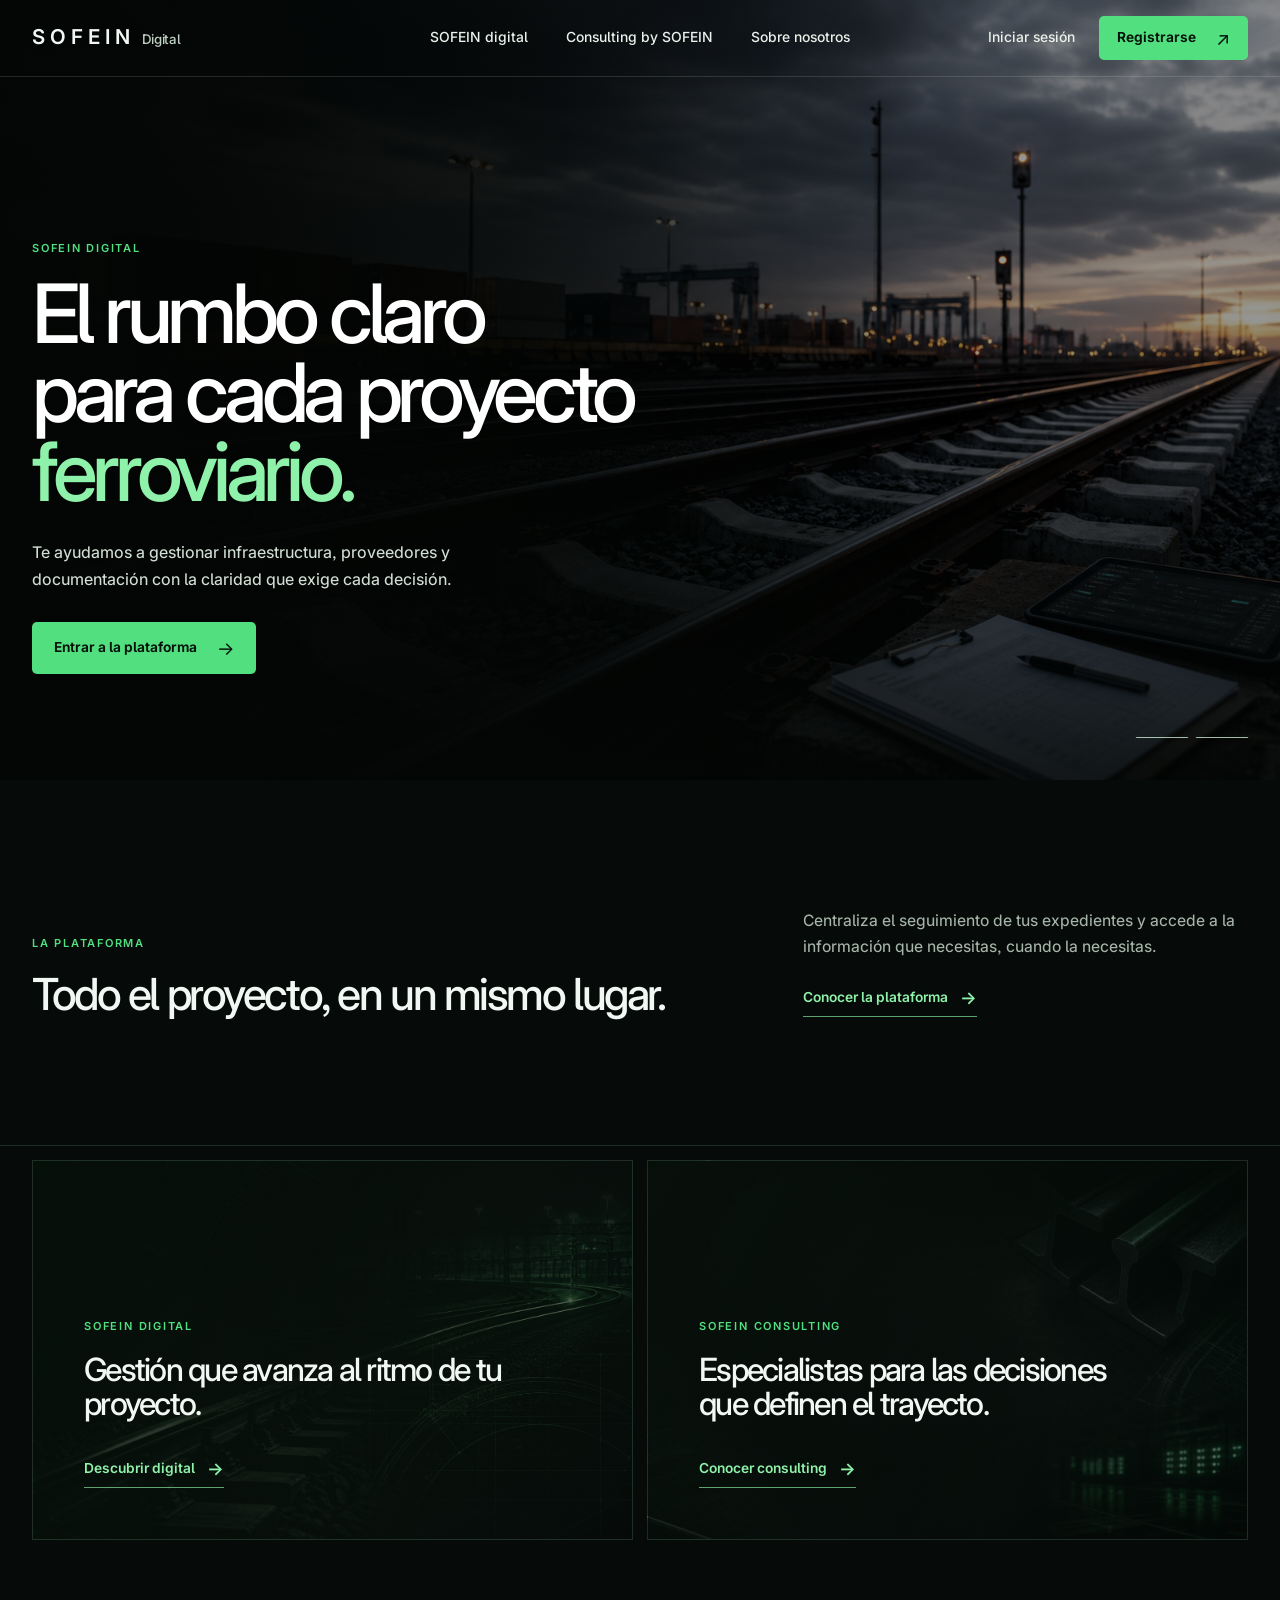
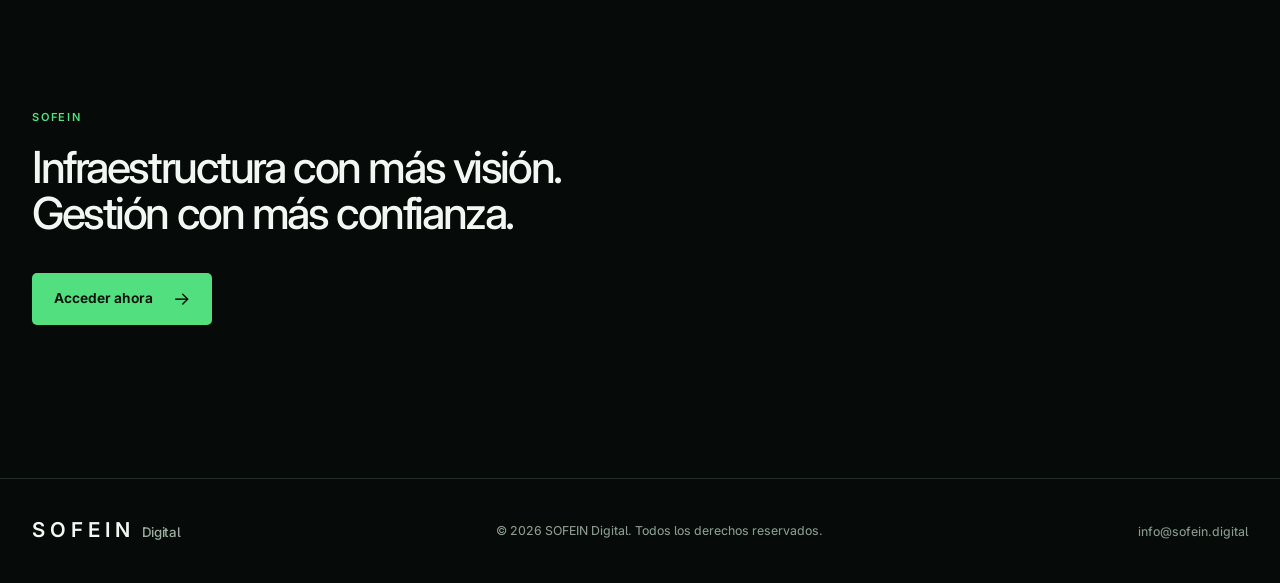
==== index.html @ 3fa25f41 "feat: build SOFEIN Digital landing and portals" ====
<!doctype html>
<html lang="es">
  <head>
    <meta charset="utf-8" />
    <meta name="viewport" content="width=device-width, initial-scale=1" />
    <title>SOFEIN Digital | Gestión ferroviaria</title>
    <meta
      name="description"
      content="Plataforma privada de gestion, trazabilidad y soporte documental para proyectos del sector ferroviario."
    />
    <link rel="stylesheet" href="styles.css" />
  </head>
  <body class="digital-landing">
    <header class="digital-header" id="topbar">
      <div class="digital-shell digital-header-inner">
        <a class="digital-brand" href="index.html" aria-label="SOFEIN Digital, inicio"><span class="digital-brand-name">SOFEIN</span><span class="digital-brand-sub">Digital</span></a>
        <nav class="digital-nav" aria-label="Navegación principal">
          <a href="sofein-digital.html">SOFEIN digital</a><a href="consulting.html">Consulting by SOFEIN</a><a href="sobre-nosotros.html">Sobre nosotros</a>
        </nav>
        <div class="digital-actions">
          <a class="digital-login" href="app.html#cliente">Iniciar sesión</a>
          <a class="digital-button" href="app.html#admin">Registrarse <span aria-hidden="true">↗</span></a>
          <button class="digital-menu" id="navToggle" type="button" aria-label="Abrir menú" aria-expanded="false"><svg width="20" height="20" viewBox="0 0 24 24" fill="none" stroke="currentColor" stroke-width="1.8" stroke-linecap="round"><path d="M4 7h16M4 12h16M4 17h16" /></svg></button>
        </div>
      </div>
    </header>

    <main>
      <section class="digital-hero" id="digital">
        <div class="digital-hero-image" aria-hidden="true"></div>
        <div class="digital-shell digital-hero-content">
          <p class="digital-index">SOFEIN DIGITAL</p>
          <h1>El rumbo claro<br />para cada proyecto<br /><em>ferroviario.</em></h1>
          <p class="digital-lead">Te ayudamos a gestionar infraestructura, proveedores y documentación con la claridad que exige cada decisión.</p>
          <a class="digital-button digital-button-large" href="app.html#admin">Entrar a la plataforma <span aria-hidden="true">→</span></a>
        </div>
        <div class="digital-rail-line" aria-hidden="true"><span></span><span></span></div>
      </section>

      <section class="digital-entry" aria-labelledby="entry-title">
        <div class="digital-shell digital-entry-inner"><div><p class="digital-index">LA PLATAFORMA</p><h2 id="entry-title">Todo el proyecto, en un mismo lugar.</h2></div><div class="digital-entry-copy"><p>Centraliza el seguimiento de tus expedientes y accede a la información que necesitas, cuando la necesitas.</p><a class="digital-text-link" href="app.html#cliente">Conocer la plataforma <span aria-hidden="true">→</span></a></div></div>
      </section>

      <section class="digital-services" id="consulting"><div class="digital-shell digital-services-grid"><article class="digital-service-card"><p class="digital-index">SOFEIN DIGITAL</p><h2>Gestión que avanza al ritmo de tu proyecto.</h2><a class="digital-text-link" href="app.html#admin">Descubrir digital <span aria-hidden="true">→</span></a></article><article class="digital-service-card consulting-card"><p class="digital-index">SOFEIN CONSULTING</p><h2>Especialistas para las decisiones que definen el trayecto.</h2><a class="digital-text-link" href="#nosotros">Conocer consulting <span aria-hidden="true">→</span></a></article></div></section>

      <section class="digital-cta" id="nosotros"><div class="digital-shell digital-cta-inner"><p class="digital-index">SOFEIN</p><h2>Infraestructura con más visión.<br />Gestión con más confianza.</h2><a class="digital-button digital-button-large" href="app.html#admin">Acceder ahora <span aria-hidden="true">→</span></a></div></section>
      <section class="hero">
        <div class="container hero-inner">
          <span class="pill-tag"><i></i> Plataforma B2B para soporte ferroviario</span>
          <h1>Trazabilidad documental para operaciones ferroviarias.</h1>
          <p class="hero-sub">
            SOFEIN centraliza requisitos, proveedores, documentos y estados de
            cada expediente para que cliente, proveedor y administracion trabajen
            sobre una misma fuente de verdad.
          </p>
          <div class="hero-actions">
            <a class="button primary" href="app.html#admin">Abrir administracion</a>
            <a class="button ghost" href="app.html#cliente">Ver portal cliente</a>
          </div>
          <div class="hero-proof" aria-label="Resumen de valor">
            <span><strong>Cliente</strong> seguimiento claro</span>
            <span><strong>Proveedor</strong> entregables definidos</span>
            <span><strong>SOFEIN</strong> control documental</span>
          </div>
        </div>

        <div class="hero-media" aria-hidden="true">
          <img src="assets/rail-hero.png" alt="" />
          <div class="hero-media-card">
            <span class="status-pill validated">Documentacion validada</span>
            <strong>RFQ-2026-014</strong>
            <small>Traviesas PR-22 · Fabricacion</small>
          </div>
        </div>

        <div class="container">
          <div class="trust">
            <span>Expedientes</span><span>Trazabilidad por fases</span><span>Control documental</span><span>Firma e informes</span>
          </div>
        </div>
      </section>

      <section class="section visual-steel" id="valor">
        <div class="container">
          <div class="section-head">
            <p class="eyebrow">Producto</p>
            <h2>Una herramienta privada para ordenar lo que hoy vive en correos, llamadas y documentos sueltos.</h2>
          </div>
          <div class="value-grid">
            <article class="value-card">
              <h3>Visibilidad para cliente</h3>
              <p>Estado del expediente, documentos disponibles, pendientes y proximos pasos sin depender de llamadas.</p>
            </article>
            <article class="value-card">
              <h3>Control documental</h3>
              <p>Cada archivo queda ligado a una fase, un responsable y un estado de revision.</p>
            </article>
            <article class="value-card">
              <h3>Gestion SOFEIN</h3>
              <p>Administracion prioriza expedientes, valida documentos y mantiene informado al cliente.</p>
            </article>
          </div>
        </div>
      </section>

      <section class="section tight premium-band visual-rail">
        <div class="container">
          <div class="section-head left">
            <p class="eyebrow">Accesos por rol</p>
            <h2>Cada actor ve solo lo que necesita.</h2>
          </div>
          <div class="portal-entry">
            <a class="portal-card" href="app.html#cliente">
              <span class="pc-num">01</span>
              <h3>Portal cliente</h3>
              <p>Estado de pedidos, documentos entregados y pendientes, firma e informes descargables.</p>
              <span class="pc-link">Entrar al portal &rarr;</span>
            </a>
            <a class="portal-card" href="app.html#proveedor">
              <span class="pc-num">02</span>
              <h3>Portal proveedor</h3>
              <p>Solicitudes compatibles, requisitos, documentacion pendiente y perfil de homologacion.</p>
              <span class="pc-link">Entrar al portal &rarr;</span>
            </a>
            <a class="portal-card important" href="app.html#admin">
              <span class="pc-num">03</span>
              <h3>Administracion SOFEIN</h3>
              <p>Expedientes, validaciones, trazabilidad editable, matching de proveedores y reportes.</p>
              <span class="pc-link">Entrar al panel &rarr;</span>
            </a>
          </div>
        </div>
      </section>

      <section class="section visual-steel visual-right" id="trazabilidad">
        <div class="container">
          <div class="section-head">
            <p class="eyebrow">Trazabilidad</p>
            <h2>Un expediente, siete fases, documentos asociados.</h2>
            <p>El usuario pulsa una fase y ve que esta entregado, que falta y que debe validarse antes de avanzar.</p>
          </div>
          <div class="phase-grid">
            <article><span class="pg-icon" aria-hidden="true"><svg viewBox="0 0 24 24"><path d="M14 2H6a2 2 0 0 0-2 2v16a2 2 0 0 0 2 2h12a2 2 0 0 0 2-2V8z"/><path d="M14 2v6h6"/></svg></span><h3>Inicio del tramite</h3><p>Solicitud creada y requisitos iniciales cargados.</p></article>
            <article><span class="pg-icon" aria-hidden="true"><svg viewBox="0 0 24 24"><path d="M16 21v-2a4 4 0 0 0-4-4H6a4 4 0 0 0-4 4v2"/><circle cx="9" cy="7" r="4"/><path d="M22 21v-2a4 4 0 0 0-3-3.87"/><path d="M16 3.13a4 4 0 0 1 0 7.75"/></svg></span><h3>Validacion proveedor</h3><p>Comparativa y seleccion validada por SOFEIN.</p></article>
            <article><span class="pg-icon" aria-hidden="true"><svg viewBox="0 0 24 24"><path d="M14 2H6a2 2 0 0 0-2 2v16a2 2 0 0 0 2 2h12a2 2 0 0 0 2-2V8z"/><path d="M14 2v6h6"/><path d="M9 13h6M9 17h4"/></svg></span><h3>Presupuesto</h3><p>Oferta entregada, revisada y firmada.</p></article>
            <article><span class="pg-icon" aria-hidden="true"><svg viewBox="0 0 24 24"><circle cx="12" cy="12" r="3"/><path d="M19.4 15a1.7 1.7 0 0 0 .34 1.88l.06.06a2 2 0 1 1-2.83 2.83l-.06-.06A1.7 1.7 0 0 0 15 19.4a1.7 1.7 0 0 0-1 .6V20a2 2 0 1 1-4 0v-.09a1.7 1.7 0 0 0-1-.6 1.7 1.7 0 0 0-1.88.34l-.06.06a2 2 0 1 1-2.83-2.83l.06-.06A1.7 1.7 0 0 0 4.6 15a1.7 1.7 0 0 0-.6-1H4a2 2 0 1 1 0-4h.09a1.7 1.7 0 0 0 .6-1 1.7 1.7 0 0 0-.34-1.88l-.06-.06a2 2 0 1 1 2.83-2.83l.06.06A1.7 1.7 0 0 0 9 4.6a1.7 1.7 0 0 0 1-.6V4a2 2 0 1 1 4 0v.09a1.7 1.7 0 0 0 1 .6 1.7 1.7 0 0 0 1.88-.34l.06-.06a2 2 0 1 1 2.83 2.83l-.06.06A1.7 1.7 0 0 0 19.4 9c.23.31.43.65.6 1H20a2 2 0 1 1 0 4h-.09a1.7 1.7 0 0 0-.51 1z"/></svg></span><h3>Fabricacion</h3><p>Produccion del lote y certificados asociados.</p></article>
            <article><span class="pg-icon" aria-hidden="true"><svg viewBox="0 0 24 24"><path d="M10 17h4V5H2v12h3"/><path d="M14 17h1"/><path d="M14 8h4l4 4v5h-3"/><circle cx="7" cy="17" r="2"/><circle cx="17" cy="17" r="2"/></svg></span><h3>Salida de fabrica</h3><p>Aviso automatico al confirmar la salida.</p></article>
            <article><span class="pg-icon" aria-hidden="true"><svg viewBox="0 0 24 24"><path d="m16 16 2 2 4-4"/><path d="M21 10V8a2 2 0 0 0-1-1.73l-7-4a2 2 0 0 0-2 0l-7 4A2 2 0 0 0 3 8v8a2 2 0 0 0 1 1.73l7 4a2 2 0 0 0 2 0l2-1.14"/><path d="m3.3 7 8.7 5 8.7-5"/><path d="M12 22V12"/></svg></span><h3>Entrega</h3><p>Recepcion en destino y conformidad del cliente.</p></article>
            <article><span class="pg-icon" aria-hidden="true"><svg viewBox="0 0 24 24"><path d="M9 5h6"/><path d="M9 3h6v4H9z"/><path d="M5 5H4a2 2 0 0 0-2 2v12a2 2 0 0 0 2 2h16a2 2 0 0 0 2-2V7a2 2 0 0 0-2-2h-1"/><path d="m9 14 2 2 4-4"/></svg></span><h3>Cierre y reporte</h3><p>Reporte final de trazabilidad disponible.</p></article>
          </div>
        </div>
      </section>

      <section class="section tight visual-rail visual-left" id="estados">
        <div class="container">
          <div class="section-head left">
            <p class="eyebrow">Estados claros</p>
            <h2>Cada documento, un estado inequivoco.</h2>
          </div>
          <div class="legend-grid">
            <article class="legend-card"><span class="status-pill pending">Pendiente</span><p>Requerido y todavia no aportado por el responsable.</p></article>
            <article class="legend-card"><span class="status-pill delivered">Entregado</span><p>Subido por proveedor o cliente, a la espera de revision.</p></article>
            <article class="legend-card"><span class="status-pill validated">Validado</span><p>Revisado y aceptado por SOFEIN. Correcto y en regla.</p></article>
            <article class="legend-card"><span class="status-pill rejected">Rechazado</span><p>No cumple requisitos. Debe corregirse y reenviarse.</p></article>
            <article class="legend-card"><span class="status-pill signed">Firmado</span><p>Documentacion firmada digitalmente con constancia legal.</p></article>
          </div>
        </div>
      </section>

      <section class="section visual-steel" id="plan">
        <div class="container">
          <div class="section-head">
            <p class="eyebrow">Alcance recomendado</p>
            <h2>Fase 1 acotada, solida y vendible.</h2>
          </div>
          <div class="phase-grid">
            <article><span class="pg-num">01</span><h3>Portal privado</h3><p>Login por rol, paneles de cliente, proveedor y gestora, expedientes y permisos basicos.</p></article>
            <article><span class="pg-num">02</span><h3>Trazabilidad</h3><p>Linea de fases configurable con estados, fechas, comentarios y avisos automaticos.</p></article>
            <article><span class="pg-num">03</span><h3>Documentos</h3><p>Subida, validacion, versionado simple, firma digital integrada y descarga de reportes.</p></article>
            <article><span class="pg-num">04</span><h3>Informes premium</h3><p>Plantillas de sostenibilidad como upsell, sin bloquear el nucleo operativo.</p></article>
          </div>
        </div>
      </section>

      <section class="section tight visual-rail">
        <div class="container">
          <div class="cta-band">
            <div>
              <h2>Lleva tu trazabilidad a un solo sitio.</h2>
              <p>Explora los paneles de demo y comprueba el flujo completo entre cliente, proveedor y administracion.</p>
            </div>
            <a class="button primary" href="app.html#admin">Abrir la plataforma</a>
          </div>
        </div>
      </section>
    </main>

    <footer class="digital-footer">
      <div class="digital-shell digital-footer-inner">
        <a class="digital-brand" href="index.html"><span class="digital-brand-name">SOFEIN</span><span class="digital-brand-sub">Digital</span></a>
        <p>&copy; 2026 SOFEIN Digital. Todos los derechos reservados.</p>
        <a href="mailto:info@sofein.digital">info@sofein.digital</a>
      </div>
    </footer>

    <script>
      const t = document.getElementById("topbar");
      document.getElementById("navToggle").addEventListener("click", function () {
        const open = t.classList.toggle("nav-open");
        this.setAttribute("aria-expanded", String(open));
      });
      t.querySelectorAll(".main-nav a").forEach(function (a) {
        a.addEventListener("click", function () { t.classList.remove("nav-open"); });
      });
    </script>
  </body>
</html>
---- styles.css ----
@import url("https://fonts.googleapis.com/css2?family=Inter:wght@400;450;500;600;700&display=swap");

/* ============================================================
   SOFEIN - Sistema visual unico (dark, minimalista, estilo Attio)
   ============================================================ */

:root {
  color-scheme: dark;

  /* Surfaces */
  --bg: #030604;
  --bg-2: #070b08;
  --surface: #0d130f;
  --surface-2: #111914;
  --surface-3: #17211a;
  --hover: #142018;

  /* Borders */
  --border: rgba(183, 255, 204, 0.1);
  --border-soft: rgba(183, 255, 204, 0.06);
  --border-strong: rgba(183, 255, 204, 0.2);

  /* Text */
  --text: #f3f7f4;
  --muted: #a7b5aa;
  --subtle: #748377;

  /* Brand + accent */
  --brand: #10451d;
  --brand-2: #1d6b32;
  --accent: #52df7f;
  --accent-2: #8ff2aa;
  --accent-ink: #031107;
  --accent-soft: rgba(82, 223, 127, 0.12);
  --accent-border: rgba(82, 223, 127, 0.32);

  /* Status */
  --st-pending: #d6a23a;
  --st-pending-bg: rgba(214, 162, 58, 0.14);
  --st-delivered: #5b9bf0;
  --st-delivered-bg: rgba(91, 155, 240, 0.14);
  --st-validated: #46c08b;
  --st-validated-bg: rgba(70, 192, 139, 0.14);
  --st-rejected: #e2606b;
  --st-rejected-bg: rgba(226, 96, 107, 0.14);
  --st-signed: #9b87f5;
  --st-signed-bg: rgba(155, 135, 245, 0.14);

  --radius: 8px;
  --radius-sm: 6px;
  --radius-pill: 999px;
  --shadow: none;

  --maxw: 1160px;
  --gutter: clamp(16px, 4vw, 36px);
  --sidebar-w: 236px;

  font-family: "Inter", ui-sans-serif, system-ui, -apple-system, "Segoe UI", sans-serif;
  font-feature-settings: "ss03" on, "cv05" on;
}

* {
  box-sizing: border-box;
}

html {
  scroll-behavior: smooth;
}

body {
  margin: 0;
  background: var(--bg);
  color: var(--text);
  font-size: 14px;
  font-weight: 450;
  line-height: 1.55;
  -webkit-font-smoothing: antialiased;
  text-rendering: optimizeLegibility;
}

a {
  color: inherit;
  text-decoration: none;
}

button,
select,
input {
  font: inherit;
  color: inherit;
}

img {
  max-width: 100%;
  display: block;
}

::selection {
  background: var(--accent-soft);
}

/* ---------- Typography ---------- */
h1,
h2,
h3,
h4,
p {
  margin-top: 0;
}

h1 {
  margin-bottom: 16px;
  font-size: clamp(2.1rem, 5vw, 3.6rem);
  font-weight: 600;
  line-height: 1.04;
  letter-spacing: 0;
}

h2 {
  margin-bottom: 12px;
  font-size: clamp(1.5rem, 3vw, 2.2rem);
  font-weight: 600;
  line-height: 1.1;
  letter-spacing: 0;
}

h3 {
  margin-bottom: 0;
  font-size: 1rem;
  font-weight: 600;
  letter-spacing: 0;
}

p {
  color: var(--muted);
  line-height: 1.65;
}

.eyebrow {
  margin: 0 0 14px;
  color: var(--subtle);
  font-size: 0.72rem;
  font-weight: 600;
  letter-spacing: 0.1em;
  text-transform: uppercase;
}

.label {
  color: var(--subtle);
  font-size: 0.68rem;
  font-weight: 600;
  letter-spacing: 0.1em;
  text-transform: uppercase;
}

/* ---------- Layout helpers ---------- */
.container {
  width: min(var(--maxw), 100% - (var(--gutter) * 2));
  margin-inline: auto;
}

.section {
  position: relative;
  overflow: hidden;
  padding-block: clamp(44px, 6vw, 76px);
  border-top: 1px solid var(--border-soft);
}

.section > .container {
  position: relative;
  z-index: 1;
}

.section.visual-rail::before,
.section.visual-steel::before {
  content: "";
  position: absolute;
  inset: 0;
  z-index: 0;
  pointer-events: none;
  opacity: 0.22;
  filter: saturate(0.9) contrast(1.05);
  background-position: center;
  background-size: cover;
  mask-image: radial-gradient(circle at 72% 42%, black 0, rgba(0, 0, 0, 0.88) 22%, rgba(0, 0, 0, 0.42) 54%, transparent 82%);
}

.section.visual-rail::before {
  background-image: url("assets/premium-rail-bg.png");
}

.section.visual-steel::before {
  background-image: url("assets/premium-steel-bg.png");
}

.section.visual-left::before {
  transform: scaleX(-1);
}

.section.visual-right::before {
  background-position: right center;
}

.section.visual-rail::after,
.section.visual-steel::after {
  content: "";
  position: absolute;
  inset: 0;
  z-index: 0;
  pointer-events: none;
  background:
    linear-gradient(90deg, var(--bg) 0%, rgba(3, 6, 4, 0.68) 28%, rgba(3, 6, 4, 0.42) 52%, var(--bg) 100%),
    linear-gradient(180deg, var(--bg) 0%, transparent 22%, transparent 72%, var(--bg) 100%);
}

.section.tight {
  padding-block: clamp(32px, 4vw, 56px);
}

.section-head {
  max-width: 720px;
  margin: 0 auto 28px;
  text-align: left;
}

.section-head p {
  margin: 0;
}

/* ---------- Announcement bar ---------- */
.announce {
  display: flex;
  align-items: center;
  justify-content: center;
  gap: 10px;
  min-height: 34px;
  padding: 6px 16px;
  background: rgba(255, 255, 255, 0.025);
  border-bottom: 1px solid var(--border-soft);
  color: var(--muted);
  font-size: 0.82rem;
  text-align: center;
}

.announce strong {
  color: var(--text);
  font-weight: 600;
}

.announce a {
  display: inline-flex;
  align-items: center;
  gap: 4px;
  color: var(--accent);
  font-weight: 600;
}

/* ---------- Landing topbar ---------- */
.topbar {
  position: sticky;
  top: 0;
  z-index: 40;
  background: rgba(9, 11, 13, 0.9);
  border-bottom: 1px solid var(--border-soft);
  backdrop-filter: blur(12px);
}

.topbar-inner {
  display: flex;
  align-items: center;
  justify-content: space-between;
  gap: 20px;
  height: 68px;
  width: min(var(--maxw), 100% - (var(--gutter) * 2));
  margin-inline: auto;
}

.brand {
  display: flex;
  align-items: center;
  gap: 11px;
}

.brand-mark,
.ws-mark {
  display: grid;
  place-items: center;
  width: 32px;
  height: 32px;
  border-radius: 7px;
  background: var(--surface-2);
  border: 1px solid var(--border);
  color: var(--accent);
  font-weight: 800;
  font-size: 1rem;
  flex-shrink: 0;
}

.brand-logo,
.workspace-logo {
  display: block;
  width: auto;
  height: 22px;
  padding: 4px 7px;
  border: 1px solid rgba(16, 69, 29, 0.16);
  border-radius: 6px;
  background: #f2fff5;
  box-sizing: content-box;
}

.workspace-logo {
  height: 20px;
  padding: 5px 8px;
}

.brand strong {
  display: block;
  font-size: 0.98rem;
  font-weight: 600;
}

.brand small,
.user small {
  display: block;
  color: var(--subtle);
  font-size: 0.72rem;
}

.main-nav {
  display: flex;
  align-items: center;
  gap: 2px;
}

.main-nav a {
  padding: 8px 13px;
  border-radius: 6px;
  color: var(--muted);
  font-size: 0.9rem;
  font-weight: 500;
  transition: color 0.15s, background 0.15s;
}

.main-nav a:hover {
  color: var(--text);
  background: var(--surface-2);
}

.topbar-actions {
  display: flex;
  align-items: center;
  gap: 10px;
}

.nav-toggle {
  display: none;
  width: 40px;
  height: 40px;
  border: 1px solid var(--border);
  border-radius: 8px;
  background: var(--surface);
  cursor: pointer;
}

.nav-toggle svg {
  display: block;
  margin: auto;
}

/* ---------- Buttons ---------- */
.button {
  display: inline-flex;
  align-items: center;
  justify-content: center;
  gap: 8px;
  min-height: 40px;
  padding: 0 18px;
  border: 1px solid var(--border);
  border-radius: 6px;
  background: var(--surface);
  color: var(--text);
  font-size: 0.9rem;
  font-weight: 600;
  cursor: pointer;
  transition: background 0.15s, border-color 0.15s, transform 0.1s;
}

.button:hover {
  background: var(--hover);
  border-color: var(--border-strong);
}

.button:active {
  transform: translateY(1px);
}

.button.primary {
  background: var(--accent);
  border-color: transparent;
  color: var(--accent-ink);
  font-weight: 650;
}

.button.primary:hover {
  background: var(--accent-2);
}

.button.ghost {
  background: transparent;
  border-color: var(--border);
}

.button.compact {
  min-height: 36px;
  padding-inline: 14px;
  font-size: 0.85rem;
}

.button.block {
  width: 100%;
}

/* ---------- Landing hero ---------- */
.hero {
  position: relative;
  overflow: hidden;
  background:
    linear-gradient(180deg, rgba(9, 11, 13, 0.72), rgba(9, 11, 13, 0.92)),
    linear-gradient(90deg, rgba(9, 11, 13, 0.92), rgba(9, 11, 13, 0.72)),
    url("assets/rail-hero.png") center 38% / cover no-repeat;
}

.hero-inner {
  position: relative;
  text-align: left;
  padding-block: clamp(58px, 8vw, 94px) clamp(30px, 4vw, 46px);
}

.hero .pill-tag {
  display: inline-flex;
  align-items: center;
  gap: 8px;
  margin-bottom: 18px;
  padding: 6px 14px;
  border: 1px solid var(--border);
  border-radius: var(--radius-pill);
  background: rgba(255, 255, 255, 0.035);
  color: var(--muted);
  font-size: 0.8rem;
  font-weight: 500;
}

.hero .pill-tag i {
  width: 7px;
  height: 7px;
  border-radius: var(--radius-pill);
  background: var(--accent);
}

.hero h1 {
  max-width: 820px;
  margin-bottom: 18px;
  font-size: clamp(2.45rem, 5.7vw, 4.65rem);
  font-weight: 620;
  line-height: 1;
}

.hero-sub {
  max-width: 620px;
  font-size: 1rem;
  color: #b5c0ca;
}

.hero-actions {
  display: flex;
  flex-wrap: wrap;
  gap: 12px;
  justify-content: flex-start;
  margin-top: 24px;
}

.hero-proof {
  display: flex;
  flex-wrap: wrap;
  justify-content: flex-start;
  gap: 10px;
  margin-top: 24px;
}

.hero-proof span {
  display: inline-flex;
  align-items: center;
  gap: 8px;
  min-height: 32px;
  padding: 0 12px;
  border: 1px solid var(--border);
  border-radius: 6px;
  background: rgba(255, 255, 255, 0.035);
  color: var(--muted);
  font-size: 0.82rem;
}

.hero-proof strong {
  color: var(--text);
  font-weight: 650;
}

.hero-media {
  position: relative;
  width: min(1040px, 100% - (var(--gutter) * 2));
  height: clamp(220px, 28vw, 340px);
  margin: 18px auto 0;
  overflow: hidden;
  border: 1px solid var(--border);
  border-radius: 8px;
  background: var(--surface);
}

.hero-media img {
  width: 100%;
  height: 100%;
  object-fit: cover;
  filter: saturate(0.88) contrast(1.04) brightness(0.72);
}

.hero-media::after {
  content: "";
  position: absolute;
  inset: 0;
  background:
    linear-gradient(90deg, rgba(8, 10, 13, 0.34), transparent 42%),
    linear-gradient(0deg, rgba(8, 10, 13, 0.5), transparent 62%);
}

.hero-media-card {
  position: absolute;
  z-index: 1;
  left: 22px;
  bottom: 22px;
  display: grid;
  gap: 5px;
  min-width: min(320px, calc(100% - 44px));
  padding: 16px;
  border: 1px solid rgba(255, 255, 255, 0.12);
  border-radius: 8px;
  background: rgba(10, 14, 18, 0.76);
  backdrop-filter: blur(16px);
}

.hero-media-card strong {
  margin-top: 4px;
  font-size: 1.1rem;
}

.hero-media-card small {
  color: var(--muted);
}

.trust {
  display: flex;
  flex-wrap: wrap;
  justify-content: flex-start;
  gap: 12px 28px;
  width: min(var(--maxw), 100% - (var(--gutter) * 2));
  margin: 28px auto 0;
  color: var(--subtle);
  font-size: 0.78rem;
  letter-spacing: 0.1em;
  text-transform: uppercase;
}

/* ---------- Value cards ---------- */
.value-grid,
.portal-entry {
  display: grid;
  grid-template-columns: repeat(3, 1fr);
  gap: 12px;
}

.value-card {
  padding: 20px;
  border: 1px solid var(--border);
  border-radius: 8px;
  background: rgba(13, 19, 15, 0.86);
  backdrop-filter: blur(14px);
}

.value-card h3 {
  margin-bottom: 8px;
}

.value-card p {
  margin: 0;
  font-size: 0.92rem;
}

/* ---------- Portal access cards ---------- */
.portal-card {
  display: flex;
  flex-direction: column;
  padding: 20px;
  min-height: 190px;
  border: 1px solid var(--border);
  border-radius: 8px;
  background: rgba(13, 19, 15, 0.86);
  backdrop-filter: blur(14px);
  transition: border-color 0.15s, background 0.15s;
}

.portal-card:hover {
  border-color: var(--border-strong);
  background: var(--surface-2);
}

.pc-num,
.pg-num {
  display: inline-block;
  margin-bottom: 18px;
  color: var(--accent);
  font-weight: 700;
  font-size: 0.85rem;
}

.pg-icon {
  display: grid;
  place-items: center;
  width: 38px;
  height: 38px;
  margin-bottom: 18px;
  border: 1px solid var(--accent-border);
  border-radius: var(--radius-pill);
  background: var(--accent-soft);
  color: var(--accent);
}

.pg-icon svg {
  width: 18px;
  height: 18px;
  fill: none;
  stroke: currentColor;
  stroke-width: 1.8;
  stroke-linecap: round;
  stroke-linejoin: round;
}

.portal-card h3 {
  margin-bottom: 8px;
  font-size: 1.05rem;
}

.portal-card p {
  margin: 0 0 18px;
  font-size: 0.9rem;
}

.pc-link {
  margin-top: auto;
  color: var(--accent);
  font-weight: 600;
  font-size: 0.88rem;
}

.portal-card.important,
.cta-band {
  background: linear-gradient(180deg, rgba(100, 216, 202, 0.06), var(--surface));
}

.premium-band {
  background: linear-gradient(180deg, transparent, rgba(255, 255, 255, 0.018), transparent);
}

/* ---------- Rail tracker ---------- */
.rail-scroll {
  overflow-x: auto;
  padding: 10px 0 12px;
  -webkit-overflow-scrolling: touch;
  scrollbar-width: thin;
}

.rail-tracker {
  --rail-axis: 25px;
  --rail-inset: calc(100% / 14);
  position: relative;
  isolation: isolate;
  display: grid;
  grid-template-columns: repeat(7, minmax(104px, 1fr));
  gap: 10px;
  min-width: 820px;
  padding: 6px 0 4px;
}

.rail-tracker::before {
  content: "";
  position: absolute;
  z-index: 0;
  left: var(--rail-inset);
  right: var(--rail-inset);
  top: var(--rail-axis);
  height: 3px;
  transform: translateY(-50%);
  border-radius: var(--radius-pill);
  background: var(--border-strong);
  pointer-events: none;
}

.rail-tracker::after {
  content: "";
  position: absolute;
  z-index: 0;
  left: var(--rail-inset);
  top: var(--rail-axis);
  width: var(--progress, 50%);
  height: 3px;
  transform: translateY(-50%);
  border-radius: var(--radius-pill);
  background: var(--accent);
  pointer-events: none;
}

.phase-button {
  position: relative;
  z-index: 1;
  display: grid;
  grid-template-rows: 38px minmax(38px, auto) 18px;
  justify-items: center;
  align-items: start;
  gap: 10px;
  min-height: 108px;
  border: 0;
  background: transparent;
  color: var(--text);
  cursor: pointer;
  text-align: center;
  padding: 0 6px;
}

.phase-dot {
  position: relative;
  z-index: 2;
  display: grid;
  place-items: center;
  width: 38px;
  height: 38px;
  border: 2px solid var(--border-strong);
  border-radius: var(--radius-pill);
  background: var(--surface);
  color: var(--subtle);
  box-shadow: 0 0 0 7px var(--surface);
  font-weight: 700;
  font-size: 0.85rem;
  transition: transform 0.12s, border-color 0.15s;
}

.phase-dot svg {
  width: 17px;
  height: 17px;
}

.phase-button:hover .phase-dot {
  transform: translateY(-2px);
  border-color: var(--muted);
}

.phase-button:focus {
  outline: 0;
}

.phase-button:focus-visible .phase-dot {
  box-shadow: 0 0 0 4px var(--accent-soft);
}

.phase-button.done .phase-dot {
  border-color: var(--accent);
  color: var(--accent);
  background: var(--accent-soft);
}

.phase-button.current .phase-dot {
  border-color: var(--accent);
  background: var(--accent);
  color: var(--accent-ink);
}

.phase-button.active .phase-dot {
  outline: 3px solid var(--accent-soft);
}

.phase-button strong {
  max-width: 116px;
  font-size: 0.8rem;
  font-weight: 600;
  line-height: 1.2;
}

.phase-button small {
  color: var(--subtle);
  font-size: 0.74rem;
}

.phase-detail {
  display: grid;
  grid-template-columns: minmax(240px, 0.68fr) minmax(0, 1.32fr);
  gap: 18px;
  margin-top: 18px;
  padding: 18px;
  border: 1px solid var(--border);
  border-radius: var(--radius);
  background: var(--bg-2);
}

.phase-copy h2 {
  margin-bottom: 8px;
  font-size: 1.28rem;
}

.phase-copy p {
  margin-bottom: 0;
  font-size: 0.92rem;
}

.doc-columns {
  display: grid;
  grid-template-columns: 1fr 1fr;
  gap: 14px;
}

.doc-box h4 {
  margin: 0 0 12px;
  color: var(--subtle);
  font-size: 0.68rem;
  font-weight: 600;
  letter-spacing: 0.12em;
  text-transform: uppercase;
}

/* ---------- Status pills ---------- */
.status-pill {
  display: inline-flex;
  align-items: center;
  gap: 6px;
  min-height: 23px;
  padding: 2px 9px;
  border-radius: var(--radius-pill);
  background: var(--surface-3);
  color: var(--muted);
  font-size: 0.76rem;
  font-weight: 600;
  white-space: nowrap;
}

.status-pill::before {
  content: "";
  width: 6px;
  height: 6px;
  border-radius: var(--radius-pill);
  background: currentColor;
}

.status-pill.pending { background: var(--st-pending-bg); color: var(--st-pending); }
.status-pill.delivered { background: var(--st-delivered-bg); color: var(--st-delivered); }
.status-pill.validated { background: var(--st-validated-bg); color: var(--st-validated); }
.status-pill.rejected { background: var(--st-rejected-bg); color: var(--st-rejected); }
.status-pill.signed { background: var(--st-signed-bg); color: var(--st-signed); }
.status-pill.premium { background: var(--st-signed-bg); color: var(--st-signed); }
.status-pill.warning { background: var(--st-pending-bg); color: var(--st-pending); }
.status-pill.accent { background: var(--accent-soft); color: var(--accent); }

/* ---------- Status legend ---------- */
.legend-grid {
  display: grid;
  grid-template-columns: repeat(5, 1fr);
  gap: 12px;
}

.legend-card {
  min-height: 130px;
  padding: 20px;
  border: 1px solid var(--border);
  border-radius: 8px;
  background: rgba(13, 19, 15, 0.86);
  backdrop-filter: blur(14px);
}

.legend-card .status-pill {
  margin-bottom: 14px;
}

.legend-card p {
  margin: 0;
  font-size: 0.85rem;
}

/* ---------- Scope grid ---------- */
.phase-grid {
  display: grid;
  grid-template-columns: repeat(4, 1fr);
  gap: 12px;
}

.phase-grid article {
  padding: 20px;
  border: 1px solid var(--border);
  border-radius: 8px;
  background: rgba(13, 19, 15, 0.86);
  backdrop-filter: blur(14px);
}

.phase-grid h3 {
  margin-bottom: 8px;
}

.phase-grid p {
  margin: 0;
  font-size: 0.88rem;
}

/* ---------- CTA band ---------- */
.cta-band {
  display: grid;
  grid-template-columns: 1fr auto;
  align-items: center;
  gap: 22px;
  padding: clamp(28px, 4vw, 48px);
  border: 1px solid var(--border);
  border-radius: 8px;
}

.cta-band h2 {
  margin-bottom: 8px;
}

.cta-band p {
  margin: 0;
  max-width: 540px;
}

/* ---------- Footer ---------- */
.site-footer {
  border-top: 1px solid var(--border-soft);
  background: var(--bg);
}

.footer-inner {
  display: flex;
  flex-wrap: wrap;
  align-items: center;
  justify-content: space-between;
  gap: 16px;
  width: min(var(--maxw), 100% - (var(--gutter) * 2));
  margin-inline: auto;
  padding-block: 28px;
}

.footer-inner p {
  margin: 0;
  font-size: 0.84rem;
  color: var(--subtle);
}

.footer-links {
  display: flex;
  flex-wrap: wrap;
  gap: 18px;
}

.footer-links a {
  color: var(--muted);
  font-size: 0.84rem;
}

.footer-links a:hover {
  color: var(--accent);
}

/* ============================================================
   APP SHELL (SPA)
   ============================================================ */
.app {
  display: grid;
  grid-template-columns: var(--sidebar-w) minmax(0, 1fr);
  min-height: 100vh;
  background: var(--bg);
}

/* Sidebar */
.sidebar {
  position: sticky;
  top: 0;
  align-self: start;
  height: 100vh;
  display: flex;
  flex-direction: column;
  gap: 4px;
  padding: 14px 12px;
  border-right: 1px solid var(--border-soft);
  background: var(--bg-2);
  overflow-y: auto;
}

.workspace-switch {
  display: flex;
  flex-direction: column;
  align-items: flex-start;
  gap: 7px;
  padding: 11px 10px;
  margin-bottom: 16px;
  border: 1px solid var(--border);
  border-radius: var(--radius-sm);
  background: var(--surface);
}

.workspace-switch strong {
  display: block;
  font-size: 0.9rem;
  font-weight: 600;
}

.workspace-switch small {
  display: block;
  color: var(--subtle);
  font-size: 0.72rem;
}

.nav-group {
  margin-top: 14px;
  padding: 0 10px 6px;
  color: var(--subtle);
  font-size: 0.66rem;
  font-weight: 600;
  letter-spacing: 0.12em;
  text-transform: uppercase;
}

.nav-link {
  display: flex;
  align-items: center;
  gap: 11px;
  padding: 9px 10px;
  border-radius: 6px;
  color: var(--muted);
  font-size: 0.9rem;
  font-weight: 500;
  cursor: pointer;
  transition: background 0.15s, color 0.15s;
}

.nav-link:hover {
  background: var(--surface-2);
  color: var(--text);
}

.nav-link.is-active {
  background: var(--surface-2);
  color: var(--text);
}

.nav-link svg {
  flex-shrink: 0;
  color: var(--subtle);
}

.nav-link.is-active svg {
  color: var(--accent);
}

.nav-link .count {
  margin-left: auto;
  min-width: 20px;
  height: 20px;
  padding: 0 6px;
  display: grid;
  place-items: center;
  border-radius: var(--radius-pill);
  background: var(--surface-3);
  color: var(--muted);
  font-size: 0.72rem;
  font-weight: 600;
}

.sidebar-foot {
  margin-top: auto;
  padding-top: 12px;
  border-top: 1px solid var(--border-soft);
}

.user {
  display: flex;
  align-items: center;
  gap: 11px;
  padding: 8px 10px;
  border-radius: var(--radius-sm);
}

.user:hover {
  background: var(--surface-2);
}

.avatar {
  display: grid;
  place-items: center;
  width: 32px;
  height: 32px;
  border-radius: var(--radius-pill);
  background: var(--surface-3);
  border: 1px solid var(--border-strong);
  color: var(--text);
  font-weight: 700;
  font-size: 0.8rem;
  flex-shrink: 0;
}

.user strong {
  display: block;
  font-size: 0.85rem;
  font-weight: 600;
}

/* Main column */
.main {
  position: relative;
  overflow: hidden;
  display: flex;
  flex-direction: column;
  min-width: 0;
  background:
    linear-gradient(180deg, rgba(255, 255, 255, 0.012), transparent 200px),
    var(--bg);
}

.main::before {
  content: "";
  position: fixed;
  inset: 0 0 0 var(--sidebar-w);
  z-index: 0;
  pointer-events: none;
  opacity: 0.16;
  background:
    linear-gradient(90deg, var(--bg) 0%, rgba(3, 6, 4, 0.78) 40%, rgba(3, 6, 4, 0.42) 100%),
    linear-gradient(180deg, rgba(3, 6, 4, 0.96), rgba(3, 6, 4, 0.7) 42%, var(--bg) 100%),
    url("assets/premium-steel-bg.png") right top / min(980px, 88vw) auto no-repeat;
}

.main > * {
  position: relative;
  z-index: 1;
}

.app-topbar {
  position: sticky;
  top: 0;
  z-index: 30;
  display: flex;
  align-items: center;
  gap: 14px;
  height: 60px;
  padding: 0 clamp(16px, 3vw, 30px);
  border-bottom: 1px solid var(--border-soft);
  background: rgba(9, 11, 13, 0.9);
  backdrop-filter: blur(12px);
}

.crumbs {
  display: flex;
  align-items: center;
  gap: 8px;
  font-size: 0.88rem;
  color: var(--muted);
  min-width: 0;
}

.crumbs .sep {
  color: var(--subtle);
}

.crumbs .here {
  color: var(--text);
  font-weight: 600;
}

.app-topbar .spacer {
  flex: 1;
}

.icon-button {
  position: relative;
  display: grid;
  place-items: center;
  width: 38px;
  height: 38px;
  border: 1px solid var(--border);
  border-radius: 8px;
  background: var(--surface);
  color: var(--muted);
  cursor: pointer;
}

.icon-button:hover {
  color: var(--text);
  background: var(--surface-2);
}

.icon-button .dot {
  position: absolute;
  top: 8px;
  right: 9px;
  width: 7px;
  height: 7px;
  border-radius: var(--radius-pill);
  background: var(--accent);
  border: 2px solid var(--surface);
}

.menu-button {
  display: none;
  width: 38px;
  height: 38px;
  border: 1px solid var(--border);
  border-radius: 8px;
  background: var(--surface);
  cursor: pointer;
}

.menu-button svg {
  display: block;
  margin: auto;
}

.view {
  display: grid;
  gap: 16px;
  align-content: start;
  width: 100%;
  max-width: 1120px;
  margin-inline: auto;
  padding: clamp(22px, 3vw, 30px) clamp(16px, 3vw, 30px) 64px;
}

.view-head {
  display: flex;
  align-items: flex-end;
  justify-content: space-between;
  flex-wrap: wrap;
  gap: 16px;
}

.view-head h1 {
  max-width: 780px;
  margin-bottom: 4px;
  font-size: clamp(1.75rem, 3vw, 2.45rem);
  font-weight: 620;
}

.view-head p {
  max-width: 560px;
  margin: 0;
  font-size: 0.92rem;
}

.view-actions {
  display: flex;
  flex-wrap: wrap;
  gap: 10px;
}

/* KPI cards */
.kpis {
  display: grid;
  grid-template-columns: repeat(3, 1fr);
  gap: 12px;
}

.kpi {
  padding: 16px;
  border: 1px solid var(--border);
  border-radius: 8px;
  background: var(--surface);
}

.kpi .label {
  display: block;
  margin-bottom: 10px;
}

.kpi strong {
  display: block;
  font-size: 1.45rem;
  font-weight: 620;
}

.kpi small {
  display: block;
  margin-top: 4px;
  color: var(--subtle);
  font-size: 0.8rem;
}

.kpi .trend {
  color: var(--st-validated);
}

/* Panels */
.panel {
  overflow: hidden;
  border: 1px solid var(--border);
  border-radius: 8px;
  background: rgba(13, 19, 15, 0.9);
  backdrop-filter: blur(16px);
}

.panel-head {
  display: flex;
  align-items: center;
  justify-content: space-between;
  flex-wrap: wrap;
  gap: 14px;
  padding: 16px;
  border-bottom: 1px solid var(--border-soft);
}

.panel-head h2 {
  margin-bottom: 2px;
  font-size: 1.05rem;
}

.panel-head .label {
  display: block;
  margin-bottom: 6px;
}

.panel-body {
  padding: 16px;
}

.panel-body.flush {
  padding: 0;
}

.two-col {
  display: grid;
  grid-template-columns: minmax(0, 1fr) minmax(340px, 0.72fr);
  gap: 16px;
  align-items: start;
}

/* ---------- Data table (Attio-like) ---------- */
.table-wrap {
  overflow-x: auto;
  -webkit-overflow-scrolling: touch;
}

.data-table {
  width: 100%;
  border-collapse: collapse;
  font-size: 0.86rem;
  min-width: 640px;
}

.data-table thead th {
  position: sticky;
  top: 0;
  padding: 11px 16px;
  text-align: left;
  background: var(--surface-2);
  border-bottom: 1px solid var(--border);
  color: var(--subtle);
  font-size: 0.68rem;
  font-weight: 600;
  letter-spacing: 0.1em;
  text-transform: uppercase;
  white-space: nowrap;
}

.data-table tbody td {
  padding: 13px 16px;
  border-bottom: 1px solid var(--border-soft);
  vertical-align: middle;
}

.data-table tbody tr {
  cursor: pointer;
  transition: background 0.12s;
}

.data-table tbody tr:hover {
  background: rgba(255, 255, 255, 0.03);
}

.data-table tbody tr:last-child td {
  border-bottom: 0;
}

.data-table .strong {
  color: var(--text);
  font-weight: 600;
}

.data-table .muted {
  color: var(--muted);
}

.cell-id {
  font-variant-numeric: tabular-nums;
  color: var(--muted);
}

.cell-main {
  display: flex;
  align-items: center;
  gap: 11px;
}

.cell-ic {
  display: grid;
  place-items: center;
  width: 30px;
  height: 30px;
  border-radius: 8px;
  border: 1px solid var(--border);
  background: var(--surface-2);
  color: var(--muted);
  flex-shrink: 0;
}

/* ---------- Document / requirement / report lists ---------- */
.doc-list,
.req-list,
.report-list {
  display: grid;
  gap: 7px;
}

.doc-list .row,
.req-list .row {
  display: flex;
  align-items: center;
  justify-content: space-between;
  gap: 14px;
  padding: 11px 12px;
  border: 1px solid var(--border-soft);
  border-radius: var(--radius-sm);
  background: var(--surface-2);
}

.doc-list .row .name {
  display: flex;
  align-items: center;
  gap: 10px;
  font-weight: 600;
  font-size: 0.9rem;
}

.doc-list .row .name svg {
  color: var(--subtle);
  flex-shrink: 0;
}

.doc-list .row .meta {
  color: var(--subtle);
  font-size: 0.78rem;
}

.req-list .row .name {
  font-weight: 600;
  font-size: 0.9rem;
}

.req-list .row span {
  color: var(--muted);
  text-align: right;
  font-size: 0.86rem;
}

/* filter chips */
.chips {
  display: flex;
  flex-wrap: wrap;
  gap: 8px;
}

.chip {
  padding: 6px 12px;
  border: 1px solid var(--border);
  border-radius: var(--radius-pill);
  background: var(--surface);
  color: var(--muted);
  font-size: 0.82rem;
  font-weight: 500;
  cursor: pointer;
  transition: color 0.15s, border-color 0.15s, background 0.15s;
}

.chip:hover {
  color: var(--text);
  border-color: var(--border-strong);
}

.chip.is-active {
  background: var(--accent-soft);
  border-color: var(--accent-border);
  color: var(--accent);
}

/* ---------- Supplier matching ---------- */
.requirement-grid {
  display: grid;
  grid-template-columns: repeat(3, 1fr);
  gap: 14px;
  margin-bottom: 18px;
}

label.field {
  display: grid;
  gap: 7px;
  color: var(--subtle);
  font-size: 0.78rem;
  font-weight: 600;
  letter-spacing: 0.06em;
  text-transform: uppercase;
}

select {
  width: 100%;
  min-height: 42px;
  border: 1px solid var(--border);
  border-radius: var(--radius-sm);
  background: var(--surface-2);
  padding: 0 12px;
  cursor: pointer;
}

select:focus,
.button:focus-visible,
.nav-link:focus-visible,
.chip:focus-visible,
.report-item:focus-visible,
.icon-button:focus-visible,
.menu-button:focus-visible {
  outline: 2px solid var(--accent);
  outline-offset: 1px;
}

.supplier-list {
  display: grid;
  grid-template-columns: repeat(3, 1fr);
  gap: 12px;
}

.supplier-card {
  padding: 18px;
  border: 1px solid var(--border);
  border-radius: var(--radius-sm);
  background: var(--surface-2);
}

.supplier-card .top {
  display: flex;
  align-items: center;
  justify-content: space-between;
  gap: 10px;
  margin-bottom: 4px;
}

.supplier-card strong {
  font-size: 0.95rem;
  font-weight: 600;
}

.supplier-card small {
  display: block;
  color: var(--subtle);
  font-size: 0.82rem;
  line-height: 1.5;
}

.badges {
  display: flex;
  flex-wrap: wrap;
  gap: 6px;
  margin-top: 12px;
}

.badge {
  padding: 3px 9px;
  border: 1px solid var(--border);
  border-radius: var(--radius-pill);
  background: var(--surface);
  color: var(--muted);
  font-size: 0.72rem;
  font-weight: 500;
}

.match {
  display: flex;
  align-items: center;
  gap: 12px;
  margin-top: 16px;
}

.match-bar {
  flex: 1;
  height: 6px;
  overflow: hidden;
  border-radius: var(--radius-pill);
  background: var(--surface-3);
}

.match-bar i {
  display: block;
  height: 100%;
  border-radius: var(--radius-pill);
  background: var(--accent);
}

.match b {
  font-size: 0.85rem;
  color: var(--accent);
  font-variant-numeric: tabular-nums;
}

/* ---------- Score ring ---------- */
.score-ring {
  position: relative;
  display: flex;
  flex-direction: column;
  align-items: center;
  justify-content: center;
  gap: 9px;
  width: 160px;
  height: 160px;
  margin: 6px auto 4px;
  border-radius: var(--radius-pill);
  background: conic-gradient(var(--accent) 86%, var(--surface-3) 0);
  text-align: center;
}

.score-ring::before {
  content: "";
  position: absolute;
  z-index: 0;
  inset: 12px;
  border-radius: var(--radius-pill);
  background: var(--surface);
}

.score-ring strong,
.score-ring span {
  position: relative;
  z-index: 1;
}

.score-ring strong {
  font-size: 1.9rem;
  font-weight: 600;
  line-height: 1;
}

.score-ring span {
  color: var(--subtle);
  font-size: 0.8rem;
  line-height: 1;
}

/* ---------- Report list ---------- */
.report-item {
  display: flex;
  align-items: center;
  justify-content: space-between;
  gap: 12px;
  width: 100%;
  min-height: 54px;
  padding: 0 16px;
  border: 1px solid var(--border-soft);
  border-radius: var(--radius-sm);
  background: var(--surface-2);
  color: var(--text);
  font-weight: 600;
  font-size: 0.9rem;
  text-align: left;
  cursor: pointer;
  transition: background 0.15s, border-color 0.15s;
}

.report-item:hover {
  background: var(--hover);
  border-color: var(--border);
}

.report-item .ri-left {
  display: flex;
  align-items: center;
  gap: 11px;
}

.report-item .ri-left svg {
  color: var(--subtle);
}

/* ---------- Info banner ---------- */
.banner {
  display: flex;
  align-items: center;
  gap: 12px;
  padding: 14px 16px;
  border: 1px solid var(--accent-border);
  border-radius: 8px;
  background: var(--accent-soft);
  color: var(--text);
  font-size: 0.88rem;
}

.banner svg {
  color: var(--accent);
  flex-shrink: 0;
}

/* sidebar scrim (mobile) */
.scrim {
  display: none;
  position: fixed;
  inset: 0;
  z-index: 35;
  background: rgba(0, 0, 0, 0.5);
}

/* ============================================================
   RESPONSIVE
   ============================================================ */
@media (max-width: 1024px) {
  .value-grid,
  .portal-entry,
  .phase-grid {
    grid-template-columns: repeat(2, 1fr);
  }

  .legend-grid {
    grid-template-columns: repeat(3, 1fr);
  }

  .two-col,
  .phase-detail {
    grid-template-columns: 1fr;
  }
}

@media (max-width: 860px) {
  .app {
    grid-template-columns: 1fr;
  }

  .main::before {
    inset: 0;
    background-size: 900px auto;
    opacity: 0.12;
  }

  .sidebar {
    position: fixed;
    top: 0;
    left: 0;
    z-index: 36;
    width: 280px;
    transform: translateX(-100%);
    transition: transform 0.22s ease;
  }

  .app.nav-open .sidebar {
    transform: translateX(0);
  }

  .app.nav-open .scrim {
    display: block;
  }

  .menu-button {
    display: block;
  }
}

@media (max-width: 760px) {
  .main-nav {
    display: none;
  }

  .nav-toggle {
    display: block;
  }

  .topbar.nav-open .main-nav {
    display: flex;
    position: absolute;
    top: 68px;
    left: 0;
    right: 0;
    flex-direction: column;
    gap: 4px;
    padding: 14px var(--gutter);
    background: var(--surface);
    border-bottom: 1px solid var(--border);
  }

  .value-grid,
  .portal-entry,
  .phase-grid,
  .legend-grid,
  .kpis,
  .requirement-grid,
  .supplier-list {
    grid-template-columns: 1fr;
  }

  .doc-columns,
  .cta-band {
    grid-template-columns: 1fr;
  }

  .view-head,
  .panel-head {
    align-items: stretch;
  }

  .hero-inner {
    padding-block: 64px 34px;
  }

  .hero h1 {
    font-size: clamp(2.2rem, 13vw, 3.6rem);
  }

  .hero-proof {
    justify-content: stretch;
  }

  .hero-proof span {
    width: 100%;
    justify-content: center;
  }

  .hero-media {
    height: 230px;
    width: calc(100% - 28px);
  }

  .hero-media-card {
    left: 14px;
    right: 14px;
    bottom: 14px;
    min-width: 0;
  }

  .trust {
    width: calc(100% - 28px);
  }

  .view {
    padding-inline: 14px;
  }

  .sidebar {
    width: 286px;
  }

  .phase-detail {
    padding: 14px;
  }
}

@media (max-width: 480px) {
  .hero-actions .button,
  .view-actions .button {
    width: 100%;
  }
}

/* SOFEIN Digital landing. Scoped so the existing platform remains untouched. */
.digital-landing { --digital-bg:#030604; --digital-text:#f1f7f3; --digital-muted:#a6b5aa; --digital-line:rgba(183,255,204,.14); --digital-green:#52df7f; background:var(--digital-bg); color:var(--digital-text); }
.digital-landing main > .hero,.digital-landing main > .section,.digital-landing .site-footer { display:none; }
.digital-shell { width:min(1280px,calc(100% - 64px)); margin-inline:auto; }.digital-header { position:absolute; z-index:5; inset:0 0 auto; border-bottom:1px solid rgba(235,250,240,.13); }.digital-header-inner { display:flex; min-height:76px; align-items:center; justify-content:space-between; gap:28px; }.digital-brand { display:inline-flex; align-items:baseline; gap:7px; flex-shrink:0; }.digital-brand-name { font-size:1.28rem; font-weight:600; letter-spacing:.24em; line-height:1; }.digital-brand-sub { color:#bfd0c3; font-size:.83rem; font-weight:500; letter-spacing:-.02em; }.digital-nav { display:flex; align-items:center; gap:10px; margin-left:auto; }.digital-nav a,.digital-login { color:#e9f2eb; padding:10px 14px; font-size:.87rem; font-weight:500; }.digital-nav a:hover,.digital-login:hover { color:var(--digital-green); }.digital-actions { display:flex; align-items:center; gap:10px; }.digital-button { display:inline-flex; align-items:center; justify-content:center; gap:20px; min-height:44px; padding:0 18px; border-radius:5px; background:var(--digital-green); color:#031107; font-size:.86rem; font-weight:650; transition:background .2s,transform .2s; }.digital-button:hover { background:#8ff2aa; transform:translateY(-1px); }.digital-button span { font-size:1.15rem; font-weight:400; }.digital-menu { display:none; border:0; background:transparent; color:white; padding:8px; }
.digital-hero { position:relative; min-height:min(780px,100vh); overflow:hidden; display:flex; align-items:end; isolation:isolate; }.digital-hero-image { position:absolute; inset:0; z-index:-2; background:url('assets/rail-hero.png') center center/cover no-repeat; filter:saturate(.64) contrast(1.07) brightness(.63); }.digital-hero::after { content:''; position:absolute; inset:0; z-index:-1; background:linear-gradient(90deg,rgba(3,6,4,.93) 0%,rgba(3,6,4,.68) 39%,rgba(3,6,4,.08) 72%),linear-gradient(0deg,rgba(3,6,4,.76),transparent 47%); }.digital-hero-content { padding:172px 0 106px; }.digital-index { margin:0 0 18px; color:var(--digital-green); font-size:.69rem; font-weight:600; letter-spacing:.16em; }.digital-hero h1 { max-width:760px; margin:0; color:white; font-size:clamp(3.1rem,6.4vw,6.2rem); font-weight:500; letter-spacing:-.065em; line-height:.96; }.digital-hero h1 em { color:#8ff2aa; font-style:normal; }.digital-lead { max-width:490px; margin:28px 0 30px; color:#d1dfd5; font-size:1rem; line-height:1.65; }.digital-button-large { min-height:52px; padding-inline:22px; }.digital-rail-line { position:absolute; right:max(32px,calc((100% - 1280px)/2)); bottom:42px; display:flex; gap:8px; }.digital-rail-line span { display:block; width:52px; height:1px; background:rgba(215,247,223,.75); transform:skewX(-40deg); }
.digital-entry { padding:clamp(74px,10vw,142px) 0; border-bottom:1px solid var(--digital-line); background:#060a08; }.digital-entry-inner { display:grid; grid-template-columns:1.12fr .72fr; align-items:end; gap:80px; }.digital-entry h2,.digital-service-card h2,.digital-cta h2 { margin:0; color:var(--digital-text); font-size:clamp(2rem,3.45vw,3.55rem); font-weight:500; letter-spacing:-.055em; line-height:1.05; }.digital-entry-copy p { margin:0 0 24px; color:var(--digital-muted); font-size:.98rem; }.digital-text-link { display:inline-flex; align-items:center; gap:12px; padding-bottom:5px; border-bottom:1px solid rgba(143,242,170,.65); color:#8ff2aa; font-size:.86rem; font-weight:600; }.digital-text-link span { font-size:1.1rem; }.digital-services { padding:14px 0; background:#060a08; }.digital-services-grid { display:grid; grid-template-columns:1fr 1fr; gap:14px; }.digital-service-card { min-height:380px; display:flex; flex-direction:column; align-items:flex-start; justify-content:flex-end; padding:clamp(28px,4vw,52px); border:1px solid var(--digital-line); background:linear-gradient(120deg,rgba(5,15,9,.96),rgba(5,12,8,.54)),url('assets/premium-rail-bg.png') center/cover; }.digital-service-card h2 { max-width:460px; margin-bottom:34px; font-size:clamp(1.75rem,2.5vw,2.6rem); }.consulting-card { background:linear-gradient(120deg,rgba(7,15,10,.96),rgba(5,12,8,.6)),url('assets/premium-steel-bg.png') center/cover; }.digital-cta { padding:clamp(86px,12vw,160px) 0; background:#060a08; }.digital-cta-inner { display:flex; flex-direction:column; align-items:flex-start; }.digital-cta h2 { max-width:800px; margin-bottom:36px; }.digital-footer { display:block; border-top:1px solid var(--digital-line); background:#060a08; }.digital-footer-inner { display:flex; align-items:center; justify-content:space-between; gap:24px; min-height:104px; }.digital-footer p,.digital-footer a { margin:0; color:#899b8e; font-size:.77rem; }.digital-footer .digital-brand { color:var(--digital-text); }.digital-footer .digital-brand-sub { color:#9caf9f; }
@media (max-width:800px) { .digital-shell { width:min(100% - 36px,1280px); }.digital-header { background:rgba(3,6,4,.75); backdrop-filter:blur(12px); }.digital-header-inner { min-height:64px; }.digital-nav { display:none; }.digital-menu { display:inline-grid; place-items:center; }.digital-header.nav-open .digital-nav { position:absolute; top:64px; left:0; right:0; display:flex; flex-direction:column; align-items:stretch; padding:14px 18px 20px; border-bottom:1px solid var(--digital-line); background:#060a08; }.digital-header.nav-open .digital-nav a { padding:13px 0; }.digital-login { display:none; }.digital-hero { min-height:700px; }.digital-hero-content { padding-top:156px; padding-bottom:100px; }.digital-hero h1 { font-size:clamp(3rem,12vw,5.2rem); }.digital-entry-inner,.digital-services-grid { grid-template-columns:1fr; gap:34px; }.digital-service-card { min-height:300px; }.digital-footer-inner { min-height:130px; flex-wrap:wrap; padding:28px 0; } }
@media (max-width:480px) { .digital-brand-name { font-size:1rem; }.digital-brand-sub { font-size:.72rem; }.digital-actions { gap:2px; }.digital-actions .digital-button { min-height:37px; padding:0 11px; font-size:.75rem; }.digital-actions .digital-button span { display:none; }.digital-hero { min-height:650px; }.digital-hero h1 { letter-spacing:-.07em; }.digital-lead { font-size:.91rem; }.digital-rail-line { display:none; }.digital-entry,.digital-cta { padding-block:72px; }.digital-service-card { padding:30px; }.digital-footer-inner { align-items:flex-start; flex-direction:column; gap:12px; } }

/* Dedicated SOFEIN Digital and Consulting showcase pages */
.digital-header-inner { display:grid; grid-template-columns:1fr auto 1fr; }.digital-header .digital-nav { margin:0; }.digital-header .digital-actions { justify-self:end; }
.product-page { --product-bg:#06100a; --product-surface:#0b1710; --product-text:#f1f7f3; --product-muted:#a9b8ac; --product-line:rgba(183,255,204,.18); --product-accent:#7edb60; margin:0; background:var(--product-bg); color:var(--product-text); }.product-red { --product-bg:#100a0c; --product-surface:#1a0e12; --product-muted:#c2b0b4; --product-line:rgba(255,175,184,.18); --product-accent:#d74758; }
.product-shell { width:min(1280px,calc(100% - 64px)); margin-inline:auto; }.product-header { position:relative; z-index:5; width:100%; border-bottom:1px solid var(--product-line); background:#06100a; }.product-red .product-header { background:#100a0c; }.product-header-inner { display:grid; grid-template-columns:1fr auto 1fr; align-items:center; min-height:76px; gap:24px; }.product-brand { display:inline-flex; align-items:baseline; gap:7px; color:var(--product-text); }.brand-stacked { display:grid; gap:2px; align-items:start; line-height:1; }.product-brand span { font-size:1.24rem; font-weight:600; letter-spacing:.2em; }.product-brand small { color:var(--product-accent); font-size:.68rem; font-weight:600; letter-spacing:.04em; }.product-nav { display:flex; gap:12px; }.product-nav a,.product-login { padding:10px 12px; color:var(--product-text); font-size:.84rem; font-weight:500; }.product-nav a:hover,.product-nav a.active { color:var(--product-accent); }.product-actions { display:flex; justify-content:end; align-items:center; gap:10px; }.product-button { display:inline-flex; align-items:center; justify-content:center; gap:18px; min-height:44px; padding:0 18px; border:1px solid transparent; border-radius:5px; background:var(--product-accent); color:#081109; font-size:.84rem; font-weight:700; transition:transform .2s,filter .2s; }.product-red .product-button { color:#fff; }.product-button:hover { filter:brightness(1.12); transform:translateY(-1px); }.product-button-large { min-height:52px; padding-inline:22px; }.product-menu { display:none; border:0; background:transparent; color:var(--product-text); font-size:1.25rem; }
.product-hero { min-height:760px; display:flex; align-items:end; position:relative; isolation:isolate; overflow:hidden; }.product-hero::before { content:""; position:absolute; inset:0; z-index:-2; background:center/cover no-repeat; }.digital-product-hero::before { background-image:url('assets/digital-hero.png'); }.consulting-product-hero::before { background-image:url('assets/consulting-hero.png'); }.product-hero::after { content:""; position:absolute; inset:0; z-index:-1; background:linear-gradient(90deg,rgba(3,10,6,.91) 0%,rgba(3,10,6,.63) 43%,transparent 76%),linear-gradient(0deg,rgba(3,10,6,.75),transparent 58%); }.product-red .product-hero::after { background:linear-gradient(90deg,rgba(13,8,10,.94) 0%,rgba(13,8,10,.63) 43%,transparent 76%),linear-gradient(0deg,rgba(13,8,10,.72),transparent 58%); }.product-hero-copy { padding-bottom:110px; }.product-overline { margin:0 0 18px; color:var(--product-accent); font-size:.7rem; font-weight:700; letter-spacing:.16em; }.product-hero h1 { max-width:780px; margin:0; color:#fff; font-family:Georgia,serif; font-size:clamp(3.1rem,5.9vw,5.9rem); font-weight:400; letter-spacing:-.06em; line-height:.98; }.product-hero h1 em { color:var(--product-accent); font-style:normal; }.product-hero-copy > p:not(.product-overline) { max-width:510px; margin:28px 0 30px; color:#d5dfd8; font-size:1rem; }
.product-intro { padding:clamp(80px,10vw,140px) 0; background:var(--product-surface); }.split-copy { display:grid; grid-template-columns:1.18fr .72fr; gap:84px; align-items:end; }.split-copy h2,.product-editorial h2,.product-final h2,.consulting-feature h2,.consulting-law h2,.consulting-tenders h2,.contact-section h2 { margin:0; font-family:Georgia,serif; font-size:clamp(2.1rem,3.7vw,3.8rem); font-weight:400; letter-spacing:-.055em; line-height:1.04; }.split-copy > p,.product-editorial p,.consulting-feature p,.consulting-law p,.consulting-tenders p,.contact-section p { margin:0; color:var(--product-muted); font-size:1rem; line-height:1.7; }.product-capabilities { padding:24px 0 100px; background:var(--product-surface); }.capability-grid { display:grid; grid-template-columns:repeat(4,1fr); margin-top:28px; border-top:1px solid var(--product-line); }.capability-grid article { min-height:270px; padding:30px 26px 24px; border-right:1px solid var(--product-line); }.capability-grid article:first-child { border-left:1px solid var(--product-line); }.capability-grid span { color:var(--product-accent); font-size:.72rem; font-weight:700; }.capability-grid h3 { margin:42px 0 12px; color:var(--product-text); font-size:1.1rem; }.capability-grid p { margin:0; color:var(--product-muted); font-size:.88rem; line-height:1.65; }.product-editorial { padding:96px 0; border-top:1px solid var(--product-line); }.editorial-grid,.feature-grid { display:grid; grid-template-columns:1fr 1fr; overflow:hidden; border:1px solid var(--product-line); }.editorial-grid > div,.feature-grid > div { padding:clamp(32px,5vw,68px); display:flex; flex-direction:column; justify-content:center; align-items:flex-start; }.editorial-grid h2 { margin-bottom:22px; }.editorial-grid p { margin-bottom:28px; }.editorial-grid img,.feature-grid img { width:100%; height:100%; min-height:400px; object-fit:cover; filter:saturate(.72) contrast(1.06); }.product-text-link { display:inline-flex; gap:12px; padding-bottom:5px; border-bottom:1px solid var(--product-accent); color:var(--product-accent); font-size:.85rem; font-weight:700; }.product-final { padding:110px 0; text-align:center; background:linear-gradient(180deg,transparent,rgba(126,219,96,.06)); }.product-red .product-final { background:linear-gradient(180deg,transparent,rgba(215,71,88,.08)); }.product-final h2 { margin-bottom:16px; }.product-final p { margin:0 0 28px; color:var(--product-muted); }.product-footer { border-top:1px solid var(--product-line); background:#050b07; }.product-red .product-footer { background:#0c080a; }.product-footer > div { min-height:100px; display:flex; align-items:center; justify-content:space-between; gap:20px; }.product-footer p,.product-footer a:not(.product-brand) { margin:0; color:var(--product-muted); font-size:.77rem; }
.consulting-feature,.consulting-law { padding:14px 0; background:var(--product-bg); }.feature-grid { border-color:var(--product-line); }.consulting-feature h2,.consulting-law h2 { margin:0 0 22px; }.consulting-feature p,.consulting-law p { margin-bottom:28px; }.feature-reverse img { order:-1; }.consulting-tenders { padding:clamp(90px,12vw,150px) 0; background:linear-gradient(90deg,rgba(62,11,19,.89),rgba(17,8,10,.87)),url('assets/consulting-hero.png') center/cover; }.tender-inner { max-width:800px; margin-left:max(32px,calc((100% - 1280px)/2)); }.consulting-tenders h2 { margin:0 0 18px; color:#fff; }.consulting-tenders p { max-width:520px; margin-bottom:30px; color:#e0c8cd; }.contact-section { padding:110px 0; background:var(--product-surface); }.contact-grid { display:grid; grid-template-columns:.84fr 1fr; gap:90px; }.contact-section h2 { margin-bottom:18px; }.contact-section p { margin-bottom:30px; }.contact-section form { display:grid; gap:12px; }.contact-section label { display:grid; gap:7px; color:var(--product-muted); font-size:.75rem; font-weight:600; }.contact-section input,.contact-section textarea { width:100%; min-height:46px; padding:12px; border:1px solid var(--product-line); border-radius:4px; background:rgba(255,255,255,.04); color:#fff; }.contact-section textarea { min-height:112px; resize:vertical; }.contact-section button { justify-self:start; }
.project-journey { padding:92px 0; border-top:1px solid var(--product-line); background:linear-gradient(180deg,#06150d,#06100a); text-align:center; }.project-journey h2 { margin:0 0 48px; font-family:Georgia,serif; font-size:clamp(2.15rem,3.5vw,3.6rem); font-weight:400; letter-spacing:-.05em; }.project-journey ol { display:grid; grid-template-columns:repeat(4,1fr); gap:0; margin:0; padding:0; list-style:none; }.project-journey li { position:relative; display:grid; gap:9px; padding:28px 20px 0; border-top:1px solid var(--product-line); }.project-journey li::before { content:""; position:absolute; top:-7px; left:50%; width:13px; height:13px; border-radius:50%; background:var(--product-accent); transform:translateX(-50%); }.project-journey b { color:var(--product-accent); font-size:.75rem; }.project-journey strong { font-size:1rem; }.project-journey span { color:var(--product-muted); font-size:.82rem; line-height:1.55; }.tenders-section { padding:100px 0; background:#110a0c; }.tenders-head { display:flex; justify-content:space-between; align-items:end; gap:32px; margin-bottom:32px; }.tenders-head h2 { margin:0; font-family:Georgia,serif; font-size:clamp(2.2rem,3.7vw,3.8rem); font-weight:400; letter-spacing:-.055em; }.tenders-head > p { max-width:360px; margin:0; color:var(--product-muted); line-height:1.65; }.tender-list { border-top:1px solid var(--product-line); }.tender-list article { display:grid; grid-template-columns:72px 1fr auto; align-items:center; gap:20px; padding:23px 18px; border-bottom:1px solid var(--product-line); }.tender-mark { color:var(--product-accent); font-size:.78rem; font-weight:700; }.tender-list h3 { margin:0 0 5px; font-size:1rem; }.tender-list p { margin:0; color:var(--product-muted); font-size:.8rem; }.tender-list a { color:var(--product-accent); font-size:1.35rem; }.about-product-hero::before { background-image:url('assets/about-hero.png'); }.about-intro { padding:100px 0; background:#f2f5f1; color:#112317; }.about-intro h2 { margin:0; font-family:Georgia,serif; font-size:clamp(2rem,3.6vw,3.5rem); font-weight:400; letter-spacing:-.055em; line-height:1.08; }.about-intro p { margin:0; color:#405145; font-size:1rem; line-height:1.7; }.about-pillars { padding:90px 0 0; background:#f2f5f1; color:#112317; }.about-grid { display:grid; grid-template-columns:repeat(4,1fr); border-top:1px solid rgba(18,64,34,.2); }.about-grid article { min-height:340px; padding:28px; border-right:1px solid rgba(18,64,34,.2); }.about-grid article:first-child { border-left:1px solid rgba(18,64,34,.2); }.about-grid span { color:#347849; font-size:.75rem; font-weight:700; }.about-grid h3 { margin:40px 0 15px; font-family:Georgia,serif; font-size:1.45rem; font-weight:400; line-height:1.1; }.about-grid p { margin:0; color:#405145; line-height:1.65; }.about-relationship { padding:90px 0; background:#06100a; }
@media (max-width:800px) { .product-shell { width:min(100% - 36px,1280px); }.product-header { background:rgba(4,10,6,.72); backdrop-filter:blur(12px); }.product-red .product-header { background:rgba(14,8,10,.72); }.product-header-inner { min-height:64px; grid-template-columns:1fr auto; }.product-nav { display:none; }.product-menu { display:block; }.product-header.nav-open .product-nav { position:absolute; display:flex; flex-direction:column; top:64px; left:0; right:0; padding:12px 18px 18px; background:var(--product-bg); border-bottom:1px solid var(--product-line); }.product-login { display:none; }.product-hero { min-height:680px; }.product-hero-copy { padding-bottom:78px; }.split-copy,.editorial-grid,.feature-grid,.contact-grid { grid-template-columns:1fr; gap:32px; }.capability-grid { grid-template-columns:repeat(2,1fr); }.capability-grid article:nth-child(3) { border-left:1px solid var(--product-line); }.editorial-grid img,.feature-grid img { min-height:280px; }.feature-reverse img { order:0; }.contact-grid { gap:48px; }.tender-inner { margin-inline:auto; }.product-footer > div { min-height:130px; flex-wrap:wrap; padding:26px 0; } }
@media (max-width:480px) { .product-brand span { font-size:1rem; }.product-brand small { font-size:.7rem; }.product-actions { gap:4px; }.product-actions .product-button { min-height:37px; padding-inline:10px; font-size:.73rem; }.product-actions .product-button span { display:none; }.product-hero { min-height:620px; }.product-hero h1 { font-size:clamp(2.7rem,12vw,4rem); }.product-hero-copy > p:not(.product-overline) { font-size:.9rem; }.product-intro,.product-final,.contact-section { padding-block:76px; }.capability-grid { grid-template-columns:1fr; }.capability-grid article { min-height:0; border-left:1px solid var(--product-line); border-bottom:1px solid var(--product-line); }.capability-grid h3 { margin-top:22px; }.product-footer > div { align-items:flex-start; flex-direction:column; gap:12px; } }

@media (max-width:800px) { .project-journey ol,.about-grid { grid-template-columns:repeat(2,1fr); }.project-journey li:nth-child(3),.about-grid article:nth-child(3) { border-left:1px solid var(--product-line); }.tenders-head { display:grid; gap:16px; }.tender-list article { grid-template-columns:48px 1fr auto; }.about-grid article { border-color:rgba(18,64,34,.2); }.about-grid article:nth-child(3) { border-left-color:rgba(18,64,34,.2); } }
@media (max-width:480px) { .brand-stacked { gap:1px; }.project-journey { padding-block:72px; }.project-journey ol,.about-grid { grid-template-columns:1fr; }.project-journey li { border-left:1px solid var(--product-line); border-bottom:1px solid var(--product-line); }.project-journey li::before { left:0; }.about-intro,.about-pillars { padding-block:72px; }.about-pillars { padding-bottom:0; }.about-grid article { min-height:0; border-left:1px solid rgba(18,64,34,.2); border-bottom:1px solid rgba(18,64,34,.2); }.about-grid h3 { margin-top:20px; }.tenders-section { padding-block:72px; }.tender-list article { grid-template-columns:32px 1fr auto; gap:12px; padding-inline:0; }.tender-list h3 { font-size:.9rem; } }

/* ============================================================
   ENTIDAD · client portal override
   ============================================================ */
:root[data-theme="dark"] { color-scheme:dark; --entity-bg:#07100c; --entity-panel:#0b1711; --entity-panel-2:#0f2018; --entity-sidebar:#06130d; --entity-text:#edf6ef; --entity-muted:#92a79a; --entity-faint:#668073; --entity-line:rgba(208,239,218,.12); --entity-line-strong:rgba(208,239,218,.2); --entity-accent:#7cdd65; --entity-accent-ink:#092010; --entity-accent-soft:rgba(124,221,101,.12); --entity-shadow:0 24px 60px rgba(0,0,0,.18); --entity-warning:#f2bf57; --entity-warning-bg:rgba(242,191,87,.12); --entity-blue:#83b7ef; --entity-blue-bg:rgba(131,183,239,.13); --entity-purple:#b5a1fa; --entity-purple-bg:rgba(181,161,250,.14); }
:root[data-theme="light"] { color-scheme:light; --entity-bg:#f5f8f5; --entity-panel:#ffffff; --entity-panel-2:#f0f7f1; --entity-sidebar:#0c3020; --entity-text:#12251a; --entity-muted:#63776a; --entity-faint:#819287; --entity-line:rgba(15,62,34,.13); --entity-line-strong:rgba(15,62,34,.2); --entity-accent:#3d9f51; --entity-accent-ink:#fff; --entity-accent-soft:rgba(61,159,81,.12); --entity-shadow:0 18px 46px rgba(21,62,36,.09); --entity-warning:#b87511; --entity-warning-bg:rgba(220,158,33,.13); --entity-blue:#377ed0; --entity-blue-bg:rgba(55,126,208,.12); --entity-purple:#7259bd; --entity-purple-bg:rgba(114,89,189,.12); }
.app { display:grid; grid-template-columns:250px minmax(0,1fr); min-height:100vh; background:var(--entity-bg); color:var(--entity-text); }
.entity-sidebar { position:sticky; top:0; display:flex; flex-direction:column; height:100vh; padding:22px 14px 14px; background:var(--entity-sidebar); border-right:1px solid var(--entity-line); overflow-y:auto; }
.entity-logo { display:flex; flex-direction:column; align-items:flex-start; gap:8px; width:max-content; margin:0 10px 44px; color:#f6fff8; }
.entity-logo span { display:flex; align-items:center; width:142px; min-height:34px; padding:7px 11px; border-radius:7px; background:#f5fff7; }
.entity-logo img { width:100%; height:auto; }
.entity-logo small { padding-left:2px; color:#a8c3ae; font-size:.74rem; font-weight:600; letter-spacing:.12em; text-transform:uppercase; }
.entity-nav { display:grid; gap:5px; }
.entity-nav-link { display:flex; align-items:center; gap:12px; min-height:44px; padding:0 11px; border-radius:7px; color:#b8cbbd; font-size:.88rem; font-weight:550; cursor:pointer; transition:background .18s,color .18s; }
.entity-nav-link svg { flex:none; color:#9bbca3; }
.entity-nav-link b { display:grid; place-items:center; min-width:20px; height:20px; margin-left:auto; border-radius:99px; background:rgba(255,255,255,.11); color:#e3f3e6; font-size:.68rem; }
.entity-nav-link:hover { color:#fff; background:rgba(255,255,255,.07); }
.entity-nav-link.is-active { background:rgba(124,221,101,.17); color:#fff; }
.entity-nav-link.is-active svg { color:var(--entity-accent); }
.entity-sidebar-bottom { display:grid; gap:14px; margin-top:auto; padding-top:24px; border-top:1px solid rgba(211,241,218,.13); }
.entity-user { display:flex; align-items:center; gap:9px; padding:5px 10px; color:#d8e8db; }
.entity-user > svg { display:grid; place-items:center; width:30px; height:30px; padding:6px; border:1px solid rgba(220,245,225,.26); border-radius:50%; }
.entity-user strong,.entity-user small { display:block; }
.entity-user strong { font-size:.74rem; font-weight:600; }
.entity-user small { margin-top:1px; color:#9cb6a1; font-size:.68rem; }
.entity-main { min-width:0; background:var(--entity-bg); }
.entity-topbar { display:flex; align-items:center; min-height:68px; padding:0 clamp(22px,4vw,58px); border-bottom:1px solid var(--entity-line); background:color-mix(in srgb, var(--entity-bg) 92%, transparent); }
.entity-crumbs { display:flex; align-items:center; gap:9px; color:var(--entity-muted); font-size:.8rem; }
.entity-crumbs i { color:var(--entity-faint); font-style:normal; }
.entity-crumbs b { color:var(--entity-text); font-weight:600; }
.entity-topbar-actions { margin-left:auto; }
.entity-icon-button,.entity-menu-button { position:relative; display:grid; place-items:center; width:36px; height:36px; padding:0; border:0; border-radius:6px; background:transparent; color:var(--entity-muted); cursor:pointer; }
.entity-icon-button:hover,.entity-menu-button:hover { background:var(--entity-panel); color:var(--entity-text); }
.entity-icon-button i { position:absolute; top:7px; right:7px; width:6px; height:6px; border:1px solid var(--entity-bg); border-radius:50%; background:var(--entity-accent); }
.entity-menu-button { display:none; margin-right:10px; }
.entity-view { width:min(1320px,100%); margin:0 auto; padding:clamp(32px,5vw,64px) clamp(22px,4vw,58px) 82px; }
.entity-view-head { display:flex; align-items:flex-end; justify-content:space-between; gap:24px; margin-bottom:34px; }
.entity-view-head h1 { margin:0 0 10px; color:var(--entity-text); font-size:clamp(2rem,4vw,3.2rem); font-weight:600; line-height:1; letter-spacing:-.055em; }
.entity-view-head h1 span { color:var(--entity-muted); }
.entity-view-head p { max-width:670px; margin:0; color:var(--entity-muted); font-size:.94rem; line-height:1.6; }
.entity-profile-panel,.entity-trace-panel,.entity-document-panel,.entity-settings-panel { overflow:hidden; border:1px solid var(--entity-line); border-radius:12px; background:var(--entity-panel); box-shadow:var(--entity-shadow); }
.entity-profile-main { display:flex; align-items:center; gap:20px; padding:31px 32px 26px; border-bottom:1px solid var(--entity-line); }
.entity-avatar { display:grid; place-items:center; flex:none; width:68px; height:68px; border-radius:50%; background:linear-gradient(145deg,#316f48,#102d20); color:#fff; font-size:1.3rem; font-weight:700; letter-spacing:.08em; }
.entity-title-row { display:flex; align-items:center; flex-wrap:wrap; gap:10px; }
.entity-title-row h2 { margin:0; color:var(--entity-text); font-size:1.45rem; letter-spacing:-.04em; }
.entity-profile-main p { margin:5px 0 0; color:var(--entity-muted); font-size:.85rem; }
.entity-verified { display:inline-flex; align-items:center; gap:5px; color:var(--entity-accent); font-size:.74rem; font-weight:650; }
.entity-profile-grid { display:grid; grid-template-columns:repeat(3,1fr); gap:0; padding:12px 18px; }
.entity-profile-grid div { display:grid; gap:5px; min-height:81px; padding:17px 14px; border-bottom:1px solid var(--entity-line); }
.entity-profile-grid span,.entity-trace-summary span,.entity-doc-progress span { color:var(--entity-faint); font-size:.68rem; font-weight:650; letter-spacing:.08em; text-transform:uppercase; }
.entity-profile-grid strong { color:var(--entity-text); font-size:.84rem; font-weight:550; }
.entity-compliance { display:grid; grid-template-columns:repeat(3,1fr); gap:12px; padding:22px 32px 31px; }
.entity-compliance > div { display:flex; gap:10px; padding:14px; border:1px solid var(--entity-line); border-radius:8px; background:var(--entity-panel-2); }
.entity-compliance > div > span { display:grid; place-items:center; flex:none; width:31px; height:31px; border-radius:50%; background:var(--entity-accent-soft); color:var(--entity-accent); }
.entity-compliance b,.entity-compliance small { display:block; }
.entity-compliance b { margin:1px 0 3px; color:var(--entity-text); font-size:.76rem; font-weight:600; }
.entity-compliance small { color:var(--entity-muted); font-size:.7rem; line-height:1.45; }
.entity-inbox-list { overflow:hidden; border:1px solid var(--entity-line); border-radius:12px; background:var(--entity-panel); box-shadow:var(--entity-shadow); }
.entity-inbox-row { display:grid; grid-template-columns:42px minmax(0,1fr) auto 7px; align-items:center; gap:15px; min-height:89px; padding:14px 24px; border-bottom:1px solid var(--entity-line); }
.entity-inbox-row:last-child { border-bottom:0; }
.entity-inbox-icon { display:grid; place-items:center; width:39px; height:39px; border-radius:50%; background:var(--entity-blue-bg); color:var(--entity-blue); }
.entity-inbox-icon.pending { background:var(--entity-warning-bg); color:var(--entity-warning); }.entity-inbox-icon.review { background:var(--entity-purple-bg); color:var(--entity-purple); }
.entity-inbox-copy strong { color:var(--entity-text); font-size:.92rem; font-weight:600; }.entity-inbox-copy p { margin:3px 0 0; color:var(--entity-muted); font-size:.8rem; }.entity-inbox-copy p span { color:var(--entity-faint); }
.entity-inbox-row time { color:var(--entity-muted); font-size:.75rem; }.entity-unread { width:7px; height:7px; border-radius:50%; background:var(--entity-accent); }
.entity-exp-grid,.entity-doc-project-grid { display:grid; grid-template-columns:repeat(3,1fr); gap:18px; }
.entity-exp-card,.entity-doc-project { overflow:hidden; border:1px solid var(--entity-line); border-radius:10px; background:var(--entity-panel); box-shadow:var(--entity-shadow); cursor:pointer; transition:transform .18s,border-color .18s,background .18s; }
.entity-exp-card:hover,.entity-doc-project:hover { border-color:color-mix(in srgb,var(--entity-accent) 58%,var(--entity-line)); transform:translateY(-3px); }
.entity-exp-image { position:relative; height:192px; overflow:hidden; background:#18261d; }.entity-exp-image img { width:100%; height:100%; object-fit:cover; filter:saturate(.72) contrast(1.06) brightness(.78); transition:transform .4s ease; }.entity-exp-card:hover .entity-exp-image img { transform:scale(1.035); }
.entity-exp-image::after { content:""; position:absolute; inset:0; background:linear-gradient(180deg,transparent 45%,rgba(0,0,0,.63)); pointer-events:none; }.entity-exp-image span { position:absolute; z-index:1; left:16px; bottom:13px; display:inline-flex; align-items:center; gap:6px; color:#fff; font-size:.75rem; font-weight:650; }.entity-exp-card-body { padding:20px 20px 16px; }.entity-reference { margin:0 0 7px; color:var(--entity-accent); font-size:.7rem; font-weight:700; letter-spacing:.08em; }.entity-exp-card h2,.entity-doc-project h2 { margin:0; color:var(--entity-text); font-size:1.13rem; letter-spacing:-.03em; }.entity-exp-meta { display:grid; gap:6px; margin:17px 0 18px; color:var(--entity-muted); font-size:.76rem; }.entity-exp-meta span:last-child { color:var(--entity-warning); }.entity-card-footer,.entity-doc-project-bottom { display:flex; align-items:center; justify-content:space-between; gap:10px; padding-top:13px; border-top:1px solid var(--entity-line); color:var(--entity-muted); }.entity-card-footer small,.entity-doc-project-bottom small { font-size:.71rem; }
.entity-trace-panel { padding:28px 28px 30px; }.entity-trace-summary { display:grid; grid-template-columns:repeat(4,1fr); gap:0; margin-bottom:29px; border:1px solid var(--entity-line); border-radius:9px; background:var(--entity-panel-2); }.entity-trace-summary > div { display:grid; gap:7px; min-height:130px; padding:20px 18px; border-right:1px solid var(--entity-line); }.entity-trace-summary > div:last-child { border:0; }.entity-trace-summary strong { color:var(--entity-text); font-size:.88rem; font-weight:600; }.entity-trace-summary small { color:var(--entity-muted); font-size:.73rem; line-height:1.45; }
.entity-phase-scroll { overflow-x:auto; padding:7px 0 13px; }.entity-phase-tracker { --entity-phase-axis:25px; position:relative; display:grid; grid-template-columns:repeat(7,minmax(108px,1fr)); min-width:820px; padding:0 0 4px; }.entity-phase-tracker:before,.entity-phase-tracker:after { content:""; position:absolute; top:25px; left:7.2%; height:2px; border-radius:9px; }.entity-phase-tracker:before { right:7.2%; background:var(--entity-line-strong); }.entity-phase-tracker:after { width:calc((100% - 14.4%) * var(--phase-progress)); background:var(--entity-accent); }.entity-phase { position:relative; z-index:1; display:grid; grid-template-rows:50px 32px 18px; justify-items:center; gap:9px; padding:0 5px; border:0; background:transparent; color:var(--entity-muted); cursor:pointer; }.entity-phase > span { display:grid; place-items:center; width:50px; height:50px; border:1px solid var(--entity-line-strong); border-radius:50%; background:var(--entity-panel); color:var(--entity-faint); box-shadow:0 0 0 5px var(--entity-panel); transition:transform .18s,border-color .18s; }.entity-phase:hover > span { transform:translateY(-2px); border-color:var(--entity-accent); }.entity-phase.is-done > span { background:var(--entity-accent-soft); color:var(--entity-accent); border-color:var(--entity-accent); }.entity-phase.is-current > span { background:var(--entity-accent); color:var(--entity-accent-ink); border-color:var(--entity-accent); }.entity-phase[aria-pressed="true"] > span { outline:3px solid var(--entity-accent-soft); }.entity-phase b { max-width:105px; color:var(--entity-text); font-size:.74rem; font-weight:600; line-height:1.25; }.entity-phase small { color:var(--entity-faint); font-size:.68rem; }
.entity-phase-detail { margin-top:9px; overflow:hidden; border:1px solid var(--entity-line); border-radius:9px; background:var(--entity-panel-2); }.entity-phase-detail-head { display:flex; justify-content:space-between; gap:18px; padding:20px 21px; border-bottom:1px solid var(--entity-line); }.entity-phase-detail-head > div { display:flex; gap:12px; }.entity-phase-detail-head > div > span { display:grid; place-items:center; flex:none; width:37px; height:37px; border-radius:50%; background:var(--entity-accent-soft); color:var(--entity-accent); }.entity-phase-detail-head h2 { margin:0 0 4px; color:var(--entity-text); font-size:1rem; }.entity-phase-detail-head p { margin:0; color:var(--entity-muted); font-size:.78rem; line-height:1.5; }.entity-phase-detail-head > small { color:var(--entity-faint); font-size:.7rem; white-space:nowrap; }.entity-phase-docs { display:grid; }.entity-document-row { display:grid; grid-template-columns:37px minmax(0,1fr) auto 38px; align-items:center; gap:12px; min-height:68px; padding:11px 20px; border-bottom:1px solid var(--entity-line); }.entity-document-row:last-child { border-bottom:0; }.entity-document-icon { display:grid; place-items:center; width:34px; height:34px; border-radius:6px; background:var(--entity-accent-soft); color:var(--entity-accent); }.entity-document-row strong,.entity-document-row small { display:block; }.entity-document-row strong { color:var(--entity-text); font-size:.8rem; font-weight:600; }.entity-document-row small { margin-top:2px; color:var(--entity-muted); font-size:.7rem; }.entity-download { display:grid; place-items:center; width:35px; height:35px; padding:0; border:1px solid var(--entity-line-strong); border-radius:6px; background:transparent; color:var(--entity-accent); cursor:pointer; }.entity-download:hover { background:var(--entity-accent-soft); }.entity-download.is-disabled { color:var(--entity-faint); opacity:.55; }.entity-empty-docs { display:flex; align-items:center; gap:9px; min-height:80px; padding:18px 20px; color:var(--entity-muted); font-size:.8rem; }
.entity-status { display:inline-flex; align-items:center; gap:6px; min-height:24px; padding:3px 8px; border-radius:99px; color:var(--entity-muted); background:var(--entity-line); font-size:.68rem; font-weight:650; white-space:nowrap; }.entity-status i { width:6px; height:6px; border-radius:50%; background:currentColor; }.entity-status.signed { color:var(--entity-purple); background:var(--entity-purple-bg); }.entity-status.complete { color:var(--entity-accent); background:var(--entity-accent-soft); }.entity-status.review { color:var(--entity-blue); background:var(--entity-blue-bg); }.entity-status.pending { color:var(--entity-warning); background:var(--entity-warning-bg); }.entity-status.not-required { color:var(--entity-faint); background:var(--entity-line); }
.entity-certificates { margin-top:47px; }.entity-section-title { margin-bottom:18px; }.entity-section-title h2 { margin:0 0 6px; color:var(--entity-text); font-size:1.55rem; letter-spacing:-.04em; }.entity-section-title p { margin:0; color:var(--entity-muted); font-size:.83rem; }.entity-certificate-grid { display:grid; grid-template-columns:1fr 1fr; gap:17px; }.entity-certificate-card { display:grid; grid-template-columns:39% 1fr; min-height:253px; overflow:hidden; border:1px solid var(--entity-line); border-radius:10px; background:var(--entity-panel); box-shadow:var(--entity-shadow); }.entity-certificate-card > img { width:100%; height:100%; object-fit:cover; filter:saturate(.7) contrast(1.05) brightness(.82); }.entity-certificate-card > div { display:flex; flex-direction:column; align-items:flex-start; padding:26px; }.entity-certificate-card > div > span { display:grid; place-items:center; width:35px; height:35px; border-radius:50%; background:var(--entity-accent-soft); color:var(--entity-accent); }.entity-certificate-card h2 { margin:18px 0 8px; color:var(--entity-text); font-size:1.15rem; letter-spacing:-.035em; }.entity-certificate-card p { margin:0 0 21px; color:var(--entity-muted); font-size:.78rem; line-height:1.55; }.entity-button { display:inline-flex; align-items:center; justify-content:center; gap:9px; min-height:39px; margin-top:auto; padding:0 14px; border:1px solid transparent; border-radius:6px; background:var(--entity-accent); color:var(--entity-accent-ink); font-size:.76rem; font-weight:700; cursor:pointer; }.entity-button:hover { filter:brightness(1.08); }.entity-button-quiet { margin-top:0; border-color:var(--entity-line-strong); background:transparent; color:var(--entity-text); }
.entity-doc-project { min-height:250px; padding:21px; }.entity-doc-project-top { display:flex; align-items:center; justify-content:space-between; margin-bottom:32px; }.entity-doc-project-top span { display:grid; place-items:center; width:36px; height:36px; border-radius:50%; background:var(--entity-accent-soft); color:var(--entity-accent); }.entity-doc-project-top b { color:var(--entity-accent); font-size:.7rem; letter-spacing:.07em; }.entity-doc-project p { margin:7px 0 23px; color:var(--entity-muted); font-size:.75rem; }.entity-doc-progress { margin-top:auto; }.entity-doc-progress > div { display:flex; align-items:end; justify-content:space-between; }.entity-doc-progress strong { color:var(--entity-text); font-size:.98rem; }.entity-doc-progress i { display:block; height:4px; margin-top:9px; overflow:hidden; border-radius:6px; background:var(--entity-line); }.entity-doc-progress em { display:block; height:100%; border-radius:6px; background:var(--entity-accent); }.entity-doc-project-bottom { margin-top:20px; }.entity-doc-project-bottom small { color:var(--entity-warning); }
.entity-document-panel-head { display:flex; justify-content:space-between; align-items:center; gap:20px; padding:25px 28px; border-bottom:1px solid var(--entity-line); }.entity-document-panel-head > div:first-child { display:flex; align-items:center; gap:13px; }.entity-document-panel-head > div:first-child > span { display:grid; place-items:center; width:40px; height:40px; border-radius:50%; background:var(--entity-accent-soft); color:var(--entity-accent); }.entity-document-panel-head h2 { margin:0 0 3px; color:var(--entity-text); font-size:1.08rem; }.entity-document-panel-head p { margin:0; color:var(--entity-muted); font-size:.77rem; }.entity-completion { display:grid; text-align:right; }.entity-completion b { color:var(--entity-accent); font-size:1.15rem; }.entity-completion span { color:var(--entity-muted); font-size:.7rem; }.entity-document-list { display:grid; }
.entity-settings-panel { display:grid; grid-template-columns:.75fr 1fr; gap:40px; padding:30px; }.entity-settings-panel h2 { margin:0 0 8px; color:var(--entity-text); font-size:1.25rem; }.entity-settings-panel p { margin:0; color:var(--entity-muted); font-size:.82rem; line-height:1.55; }.entity-theme-options { display:grid; gap:10px; }.entity-theme-option { display:grid; grid-template-columns:35px 1fr 22px; align-items:center; gap:11px; min-height:66px; padding:10px 13px; border:1px solid var(--entity-line); border-radius:8px; background:transparent; color:var(--entity-text); text-align:left; cursor:pointer; }.entity-theme-option:hover,.entity-theme-option.is-selected { border-color:var(--entity-accent); background:var(--entity-accent-soft); }.entity-theme-option > span { display:grid; place-items:center; width:34px; height:34px; border-radius:50%; background:var(--entity-panel-2); color:var(--entity-accent); }.entity-theme-option b,.entity-theme-option small { display:block; }.entity-theme-option b { font-size:.8rem; }.entity-theme-option small { margin-top:2px; color:var(--entity-muted); font-size:.7rem; }
.entity-toast { position:fixed; z-index:20; right:24px; bottom:24px; max-width:min(360px,calc(100% - 48px)); padding:12px 15px; border:1px solid var(--entity-line-strong); border-radius:7px; background:var(--entity-panel); box-shadow:var(--entity-shadow); color:var(--entity-text); font-size:.78rem; opacity:0; pointer-events:none; transform:translateY(8px); transition:opacity .18s,transform .18s; }.entity-toast.is-visible { opacity:1; transform:translateY(0); }.entity-scrim { display:none; }
@media (max-width:1040px) { .app { grid-template-columns:226px minmax(0,1fr); }.entity-profile-grid,.entity-compliance { grid-template-columns:repeat(2,1fr); }.entity-compliance > div:last-child { grid-column:span 2; }.entity-trace-summary { grid-template-columns:repeat(2,1fr); }.entity-trace-summary > div:nth-child(2) { border-right:0; }.entity-trace-summary > div:nth-child(-n+2) { border-bottom:1px solid var(--entity-line); }.entity-exp-grid,.entity-doc-project-grid { grid-template-columns:repeat(2,1fr); }.entity-certificate-card { grid-template-columns:36% 1fr; }.entity-certificate-card > div { padding:20px; } }
@media (max-width:760px) { .app { display:block; }.entity-sidebar { position:fixed; z-index:32; left:0; width:262px; transform:translateX(-100%); transition:transform .22s ease; box-shadow:20px 0 45px rgba(0,0,0,.2); }.nav-open .entity-sidebar { transform:translateX(0); }.entity-scrim { position:fixed; z-index:31; inset:0; background:rgba(0,0,0,.46); }.nav-open .entity-scrim { display:block; }.entity-menu-button { display:grid; }.entity-topbar { min-height:60px; padding-inline:15px; }.entity-crumbs { overflow:hidden; white-space:nowrap; text-overflow:ellipsis; }.entity-view { padding:31px 16px 62px; }.entity-view-head { align-items:flex-start; flex-direction:column; gap:15px; margin-bottom:26px; }.entity-view-head h1 { font-size:2rem; }.entity-profile-main { align-items:flex-start; padding:22px 18px; }.entity-title-row h2 { font-size:1.18rem; }.entity-profile-grid { grid-template-columns:1fr; padding:8px 12px; }.entity-profile-grid div { min-height:67px; }.entity-compliance { grid-template-columns:1fr; padding:17px; }.entity-compliance > div:last-child { grid-column:auto; }.entity-inbox-row { grid-template-columns:39px minmax(0,1fr) 6px; gap:11px; padding:13px 16px; }.entity-inbox-row time { display:none; }.entity-exp-grid,.entity-doc-project-grid,.entity-certificate-grid { grid-template-columns:1fr; }.entity-exp-image { height:186px; }.entity-trace-panel { padding:17px; }.entity-trace-summary { grid-template-columns:1fr; }.entity-trace-summary > div,.entity-trace-summary > div:nth-child(2) { min-height:0; border-right:0; border-bottom:1px solid var(--entity-line); }.entity-trace-summary > div:last-child { border-bottom:0; }.entity-phase-detail-head { align-items:flex-start; flex-direction:column; }.entity-document-row { grid-template-columns:34px minmax(0,1fr) 34px; gap:9px; padding:11px 13px; }.entity-document-state { display:none; }.entity-certificate-card { grid-template-columns:34% 1fr; min-height:225px; }.entity-certificate-card > div { padding:18px; }.entity-certificate-card h2 { margin-top:13px; font-size:1rem; }.entity-certificate-card p { margin-bottom:13px; font-size:.72rem; }.entity-settings-panel { grid-template-columns:1fr; gap:24px; padding:22px; }.entity-document-panel-head { align-items:flex-start; padding:19px; }.entity-completion { display:none; } }

/* ============================================================
   ADMIN · restrained operational workspace
   ============================================================ */
.admin-sidebar { position:sticky; top:0; display:flex; flex-direction:column; width:250px; height:100vh; padding:22px 14px 14px; background:var(--entity-sidebar); border-right:1px solid var(--entity-line); overflow-y:auto; }
.admin-logo { display:grid; gap:8px; width:max-content; margin:0 10px 39px; color:#d7e8db; }.admin-logo span { display:flex; align-items:center; width:142px; padding:8px 11px; border-radius:7px; background:#f5fff7; }.admin-logo img { width:100%; height:auto; }.admin-logo small { font-size:.67rem; font-weight:650; letter-spacing:.1em; text-transform:uppercase; }
.admin-sidebar nav { display:grid; gap:4px; }.admin-nav-link { display:flex; align-items:center; gap:12px; min-height:43px; padding:0 11px; border-radius:7px; color:#b5c8b9; font-size:.86rem; font-weight:550; cursor:pointer; transition:background .18s,color .18s; }.admin-nav-link svg { flex:none; color:#9bbca3; }.admin-nav-link span { max-width:155px; }.admin-nav-link b { display:grid; place-items:center; min-width:20px; height:20px; margin-left:auto; border-radius:99px; background:rgba(255,255,255,.11); color:#fff; font-size:.67rem; }.admin-nav-link:hover { background:rgba(255,255,255,.07); color:#fff; }.admin-nav-link.is-active { background:rgba(124,221,101,.17); color:#fff; }.admin-nav-link.is-active svg { color:var(--entity-accent); }
.admin-sidebar-foot { display:grid; gap:14px; margin-top:auto; padding:22px 10px 4px; border-top:1px solid rgba(211,241,218,.13); }.admin-admin-user { display:flex; align-items:center; gap:10px; color:#e5f0e7; }.admin-admin-user > span { display:grid; place-items:center; width:32px; height:32px; border-radius:50%; background:#1a4a2c; color:#d6f1dc; font-size:.74rem; font-weight:700; }.admin-admin-user strong,.admin-admin-user small { display:block; }.admin-admin-user strong { font-size:.74rem; }.admin-admin-user small { color:#9eb8a4; font-size:.68rem; }.admin-return { display:inline-flex; align-items:center; gap:7px; color:#9eb8a4; font-size:.72rem; cursor:pointer; }.admin-return:hover { color:var(--entity-accent); }
.admin-main { min-width:0; background:var(--entity-bg); color:var(--entity-text); }.admin-topbar { display:flex; align-items:center; min-height:68px; padding:0 clamp(22px,4vw,58px); border-bottom:1px solid var(--entity-line); }.admin-crumbs { display:flex; align-items:center; gap:9px; color:var(--entity-muted); font-size:.8rem; }.admin-crumbs i { color:var(--entity-faint); font-style:normal; }.admin-crumbs b { color:var(--entity-text); font-weight:600; }.admin-bell,.admin-menu { position:relative; display:grid; place-items:center; width:36px; height:36px; margin-left:auto; padding:0; border:0; border-radius:6px; background:transparent; color:var(--entity-muted); cursor:pointer; }.admin-bell:hover,.admin-menu:hover { background:var(--entity-panel); color:var(--entity-text); }.admin-bell i { position:absolute; top:7px; right:7px; width:6px; height:6px; border:1px solid var(--entity-bg); border-radius:50%; background:var(--entity-accent); }.admin-menu { display:none; margin:0 10px 0 0; }
.admin-view { width:min(1350px,100%); margin:0 auto; padding:clamp(32px,5vw,64px) clamp(22px,4vw,58px) 82px; }.admin-view-head { display:flex; align-items:flex-end; justify-content:space-between; gap:20px; margin-bottom:34px; }.admin-view-head h1 { margin:0 0 9px; color:var(--entity-text); font-size:clamp(2rem,4vw,3.12rem); font-weight:600; line-height:1; letter-spacing:-.055em; }.admin-view-head p { margin:0; color:var(--entity-muted); font-size:.91rem; }.admin-primary-button,.admin-quiet-button { display:inline-flex; align-items:center; justify-content:center; gap:7px; min-height:38px; padding:0 14px; border:1px solid transparent; border-radius:6px; background:var(--entity-accent); color:var(--entity-accent-ink); font-size:.76rem; font-weight:700; cursor:pointer; white-space:nowrap; }.admin-primary-button:hover { filter:brightness(1.08); }.admin-quiet-button { border-color:var(--entity-line-strong); background:transparent; color:var(--entity-text); font-weight:600; }.admin-quiet-button:hover { border-color:var(--entity-accent); background:var(--entity-accent-soft); color:var(--entity-accent); }
.admin-top-insight { display:grid; grid-template-columns:230px minmax(0,1fr); gap:56px; min-height:330px; margin-bottom:48px; }.admin-metrics { display:grid; align-content:start; }.admin-metric { display:grid; gap:8px; padding:20px 0; border-bottom:1px solid var(--entity-line); }.admin-metric:first-child { padding-top:0; }.admin-metric span { color:var(--entity-muted); font-size:.79rem; }.admin-metric strong { color:var(--entity-accent); font-size:2.2rem; font-weight:550; letter-spacing:-.06em; }.admin-metric.warning strong { color:var(--entity-warning); }.admin-chart-stack { display:grid; grid-template-columns:minmax(0,1fr) 220px; gap:32px; }.admin-chart h2,.admin-distribution h2,.admin-alerts h2,.admin-list-head h2 { margin:0; color:var(--entity-text); font-size:1rem; font-weight:600; }.admin-chart-head { display:flex; align-items:center; justify-content:space-between; }.admin-chart-head span { color:var(--entity-faint); font-size:.7rem; }.admin-chart svg { width:100%; height:250px; margin-top:16px; overflow:visible; }.admin-gridline { stroke:var(--entity-line); stroke-width:1; stroke-dasharray:3 5; }.admin-line { fill:none; stroke:var(--entity-accent); stroke-width:2.5; }.admin-points circle { fill:var(--entity-accent); }.admin-axis text { fill:var(--entity-faint); font-size:12px; }.admin-distribution { align-self:center; padding-left:27px; border-left:1px solid var(--entity-line); }.admin-dist-bar { display:flex; height:6px; margin:23px 0 16px; overflow:hidden; border-radius:9px; background:var(--entity-line); }.admin-dist-bar i:nth-child(1) { background:var(--entity-accent); }.admin-dist-bar i:nth-child(2) { background:var(--entity-blue); }.admin-dist-bar i:nth-child(3) { background:var(--entity-warning); }.admin-distribution > div:last-child { display:grid; gap:8px; color:var(--entity-muted); font-size:.72rem; }.admin-distribution b { display:inline-block; width:7px; height:7px; margin-right:7px; border-radius:50%; }.admin-distribution b.ok { background:var(--entity-accent); }.admin-distribution b.review { background:var(--entity-blue); }.admin-distribution b.pending { background:var(--entity-warning); }
.admin-alerts { margin-top:8px; }.admin-section-head { display:flex; justify-content:space-between; gap:16px; padding-bottom:17px; border-bottom:1px solid var(--entity-line); }.admin-section-head p { margin:4px 0 0; color:var(--entity-muted); font-size:.79rem; }.admin-section-head > span { color:var(--entity-faint); font-size:.7rem; }.admin-alert-list { display:grid; }.admin-alert-row { display:grid; grid-template-columns:110px minmax(160px,1.2fr) 140px minmax(160px,1fr) auto; align-items:center; gap:18px; min-height:75px; border-bottom:1px solid var(--entity-line); }.admin-deadline,.admin-due { color:var(--entity-warning); font-size:.76rem; font-weight:650; }.admin-alert-row strong { color:var(--entity-text); font-size:.83rem; }.admin-alert-row span:not(.admin-deadline) { color:var(--entity-muted); font-size:.76rem; }.admin-activity { display:flex; align-items:center; gap:20px; margin-top:30px; color:var(--entity-muted); font-size:.76rem; }.admin-activity > span { color:var(--entity-faint); font-size:.7rem; font-weight:650; letter-spacing:.08em; text-transform:uppercase; }.admin-activity p { margin:0; }.admin-activity b { color:var(--entity-text); }.admin-activity small { margin-left:auto; color:var(--entity-faint); }
.admin-filterbar { display:flex; align-items:center; gap:10px; margin:-8px 0 25px; }.admin-filterbar label { display:flex; align-items:center; gap:8px; width:280px; min-height:40px; padding:0 11px; border:1px solid var(--entity-line); border-radius:6px; color:var(--entity-faint); background:var(--entity-panel); }.admin-filterbar input,.admin-filterbar select,.admin-drawer input,.admin-drawer select { width:100%; border:0; outline:0; background:transparent; color:var(--entity-text); font:inherit; }.admin-filterbar select { width:auto; min-width:150px; min-height:40px; padding:0 10px; border:1px solid var(--entity-line); border-radius:6px; background:var(--entity-panel); color:var(--entity-muted); font-size:.76rem; }.admin-filterbar.compact span { margin-left:auto; color:var(--entity-faint); font-size:.73rem; }.admin-client-grid { display:grid; grid-template-columns:repeat(4,1fr); gap:15px; }.admin-client-card { display:flex; flex-direction:column; min-height:235px; padding:19px; border:1px solid var(--entity-line); border-radius:9px; background:var(--entity-panel); cursor:pointer; transition:transform .18s,border-color .18s; }.admin-client-card:hover { border-color:var(--entity-accent); transform:translateY(-2px); }.admin-client-card > div:first-child { display:flex; align-items:center; justify-content:space-between; }.admin-client-initials { display:grid; place-items:center; width:42px; height:42px; border-radius:50%; background:#1d5233; color:#daf1df; font-size:.93rem; font-weight:700; }.admin-verified { display:inline-flex; align-items:center; gap:4px; color:var(--entity-accent); font-size:.68rem; font-weight:650; }.admin-client-card h2 { min-height:45px; margin:20px 0 4px; color:var(--entity-text); font-size:1rem; line-height:1.23; letter-spacing:-.02em; }.admin-client-card p { margin:0 0 18px; color:var(--entity-muted); font-size:.72rem; }.admin-client-card dl { display:grid; gap:9px; margin:0; }.admin-client-card dl div { display:flex; justify-content:space-between; }.admin-client-card dt { color:var(--entity-muted); font-size:.72rem; }.admin-client-card dd { margin:0; color:var(--entity-text); font-size:.8rem; font-weight:650; }.admin-client-card dl div:last-child dd { color:var(--entity-warning); }.admin-client-card footer { display:flex; align-items:center; justify-content:space-between; margin-top:auto; padding-top:13px; border-top:1px solid var(--entity-line); color:var(--entity-faint); }.admin-client-card footer small { font-size:.68rem; }
.admin-drawer-wrap { position:fixed; z-index:45; inset:0; pointer-events:none; }.admin-drawer { position:absolute; top:0; right:0; display:grid; align-content:start; gap:22px; width:min(395px,100vw); height:100%; padding:30px; border-left:1px solid var(--entity-line-strong); background:var(--entity-panel); box-shadow:-24px 0 65px rgba(0,0,0,.26); pointer-events:auto; animation:admin-slide .2s ease-out; }.admin-drawer > div { display:flex; align-items:center; justify-content:space-between; }.admin-drawer h2 { margin:0; color:var(--entity-text); font-size:1.35rem; }.admin-drawer > div button { border:0; background:transparent; color:var(--entity-muted); font-size:1.8rem; cursor:pointer; }.admin-drawer form { display:grid; gap:15px; }.admin-drawer label { display:grid; gap:7px; color:var(--entity-muted); font-size:.72rem; font-weight:600; }.admin-drawer input,.admin-drawer select { min-height:42px; padding:0 11px; border:1px solid var(--entity-line); border-radius:6px; background:var(--entity-bg); font-size:.82rem; }.admin-drawer .admin-primary-button { margin-top:8px; }@keyframes admin-slide{from{transform:translateX(100%)}to{transform:translateX(0)}}
.admin-client-summary { display:flex; align-items:center; gap:30px; margin:-4px 0 36px; padding-bottom:24px; border-bottom:1px solid var(--entity-line); }.admin-client-summary > div { display:grid; gap:1px; min-width:130px; }.admin-client-summary > div+div { padding-left:30px; border-left:1px solid var(--entity-line); }.admin-client-summary span { color:var(--entity-accent); font-size:2rem; font-weight:550; }.admin-client-summary small { color:var(--entity-muted); font-size:.73rem; }.admin-client-summary p { max-width:390px; margin:0 0 0 auto; color:var(--entity-muted); font-size:.8rem; }.admin-exp-list { display:grid; }.admin-list-head { display:flex; justify-content:space-between; align-items:center; padding-bottom:15px; border-bottom:1px solid var(--entity-line); }.admin-list-head span { color:var(--entity-faint); font-size:.72rem; }.admin-exp-card { display:grid; grid-template-columns:1.35fr .7fr .6fr auto; align-items:center; gap:24px; min-height:88px; border-bottom:1px solid var(--entity-line); }.admin-exp-id { color:var(--entity-accent); font-size:.68rem; font-weight:700; letter-spacing:.06em; }.admin-exp-card h3 { margin:5px 0 0; color:var(--entity-text); font-size:.91rem; }.admin-exp-card > div:not(:first-child) { display:grid; gap:4px; }.admin-exp-card > div > span { color:var(--entity-faint); font-size:.66rem; letter-spacing:.07em; text-transform:uppercase; }.admin-exp-card > div > strong { color:var(--entity-text); font-size:.77rem; }.admin-exp-actions { display:flex !important; flex-direction:row !important; gap:7px; }.admin-exp-actions .admin-quiet-button { min-height:34px; padding-inline:10px; font-size:.7rem; }
.admin-document-list,.admin-request-list,.admin-inbox-list { overflow:hidden; border-top:1px solid var(--entity-line); }.admin-doc-table-head,.admin-doc-row { display:grid; grid-template-columns:42px minmax(0,1fr) 135px 110px 78px; align-items:center; gap:12px; }.admin-doc-table-head { grid-template-columns:42px minmax(0,1fr) 135px 110px 78px; min-height:42px; color:var(--entity-faint); font-size:.67rem; letter-spacing:.07em; text-transform:uppercase; }.admin-doc-table-head span:first-child { grid-column:1/3; }.admin-doc-row { min-height:72px; border-top:1px solid var(--entity-line); }.admin-doc-row > span:first-child { display:grid; place-items:center; width:33px; height:33px; border-radius:6px; background:var(--entity-accent-soft); color:var(--entity-accent); }.admin-doc-row strong,.admin-doc-row small { display:block; }.admin-doc-row strong { color:var(--entity-text); font-size:.8rem; }.admin-doc-row small { margin-top:3px; color:var(--entity-muted); font-size:.69rem; }.admin-row-action { border:0; background:transparent; color:var(--entity-accent); font-size:.71rem; font-weight:650; cursor:pointer; }.admin-row-action:hover { text-decoration:underline; }.admin-state { display:inline-flex; align-items:center; gap:5px; width:max-content; min-height:23px; padding:3px 8px; border-radius:99px; background:var(--entity-accent-soft); color:var(--entity-accent); font-size:.67rem; font-weight:650; }.admin-state i { width:6px; height:6px; border-radius:50%; background:currentColor; }.admin-state.pending { background:var(--entity-warning-bg); color:var(--entity-warning); }.admin-state.review { background:var(--entity-blue-bg); color:var(--entity-blue); }
.admin-trace-summary { display:grid; grid-template-columns:repeat(3,1fr); gap:0; margin-bottom:28px; border-top:1px solid var(--entity-line); border-bottom:1px solid var(--entity-line); }.admin-trace-summary div { display:grid; gap:6px; padding:17px 18px; border-right:1px solid var(--entity-line); }.admin-trace-summary div:first-child { padding-left:0; }.admin-trace-summary div:last-child { border:0; }.admin-trace-summary span { color:var(--entity-faint); font-size:.67rem; letter-spacing:.07em; text-transform:uppercase; }.admin-trace-summary strong { color:var(--entity-text); font-size:.87rem; }.admin-phase-scroll { overflow-x:auto; padding:6px 0 30px; }.admin-phase-tracker { position:relative; display:grid; grid-template-columns:repeat(7,minmax(105px,1fr)); min-width:780px; }.admin-phase-tracker:before,.admin-phase-tracker:after { content:""; position:absolute; top:24px; left:7.2%; height:2px; border-radius:9px; }.admin-phase-tracker:before { right:7.2%; background:var(--entity-line-strong); }.admin-phase-tracker:after { width:calc((100% - 14.4%)*var(--admin-progress)); background:var(--entity-accent); }.admin-phase { position:relative; z-index:1; display:grid; grid-template-rows:48px 30px; justify-items:center; gap:8px; padding:0 5px; border:0; background:transparent; color:var(--entity-muted); cursor:pointer; }.admin-phase > span { display:grid; place-items:center; width:48px; height:48px; border:1px solid var(--entity-line-strong); border-radius:50%; background:var(--entity-bg); color:var(--entity-faint); box-shadow:0 0 0 5px var(--entity-bg); }.admin-phase.is-done > span { border-color:var(--entity-accent); background:var(--entity-accent-soft); color:var(--entity-accent); }.admin-phase.is-current > span { border-color:var(--entity-accent); background:var(--entity-accent); color:var(--entity-accent-ink); }.admin-phase[aria-pressed="true"] > span { outline:3px solid var(--entity-accent-soft); }.admin-phase b { max-width:96px; color:var(--entity-text); font-size:.72rem; font-weight:600; line-height:1.2; }.admin-trace-docs { padding-top:21px; border-top:1px solid var(--entity-line); }.admin-trace-docs > div:first-child { margin-bottom:10px; }.admin-trace-docs h2,.admin-request-composer h2 { margin:0 0 5px; color:var(--entity-text); font-size:1rem; }.admin-trace-docs p,.admin-request-composer p { margin:0; color:var(--entity-muted); font-size:.76rem; }.admin-empty { padding:20px 0; color:var(--entity-muted); font-size:.8rem; }
.admin-request-composer { display:grid; grid-template-columns:.8fr 1.2fr; gap:46px; margin-top:36px; padding-top:28px; border-top:1px solid var(--entity-line); }.admin-request-checks { display:grid; gap:10px; margin:19px 0; }.admin-request-checks label { display:flex; align-items:center; gap:9px; color:var(--entity-text); font-size:.78rem; }.admin-request-checks input { accent-color:var(--entity-accent); }.admin-recipient { display:flex; gap:8px; }.admin-recipient button { min-height:35px; padding:0 12px; border:1px solid var(--entity-line-strong); border-radius:6px; background:transparent; color:var(--entity-muted); font-size:.72rem; cursor:pointer; }.admin-recipient button.is-selected { border-color:var(--entity-accent); background:var(--entity-accent-soft); color:var(--entity-accent); }.admin-email-preview { display:grid; align-content:start; gap:10px; padding:18px; border:1px solid var(--entity-line); border-radius:8px; background:var(--entity-panel); }.admin-email-preview > span { color:var(--entity-accent); font-size:.69rem; font-weight:650; }.admin-email-preview p { line-height:1.55; }.admin-email-preview .admin-primary-button { margin-top:4px; justify-self:start; }
.admin-request-table-head,.admin-request-list article { display:grid; grid-template-columns:minmax(0,1.4fr) 150px 110px 110px 100px; align-items:center; gap:15px; min-height:62px; border-bottom:1px solid var(--entity-line); }.admin-request-table-head { min-height:40px; color:var(--entity-faint); font-size:.67rem; letter-spacing:.07em; text-transform:uppercase; }.admin-request-list article strong,.admin-request-list article small { display:block; }.admin-request-list article strong { color:var(--entity-text); font-size:.8rem; }.admin-request-list article small,.admin-request-list article > span { color:var(--entity-muted); font-size:.72rem; }.admin-match-requirements { display:flex; flex-wrap:wrap; gap:8px; margin:-9px 0 25px; }.admin-match-requirements span { padding:6px 10px; border:1px solid var(--entity-line); border-radius:99px; color:var(--entity-muted); font-size:.71rem; }.admin-match-list { border-top:1px solid var(--entity-line); }.admin-match-list article { display:grid; grid-template-columns:minmax(0,1fr) 92px 130px auto; align-items:center; gap:20px; min-height:88px; border-bottom:1px solid var(--entity-line); }.admin-match-list strong,.admin-match-list small { display:block; }.admin-match-list strong { color:var(--entity-text); font-size:.88rem; }.admin-match-list small { margin-top:4px; color:var(--entity-muted); font-size:.72rem; }.admin-score { color:var(--entity-accent); font-size:1.05rem; }.admin-match-list article > span { color:var(--entity-muted); font-size:.75rem; }.admin-inbox-list article { display:grid; grid-template-columns:42px minmax(0,1fr) 115px auto; align-items:center; gap:15px; min-height:83px; border-bottom:1px solid var(--entity-line); }.admin-inbox-list article > span { display:grid; place-items:center; width:37px; height:37px; border-radius:50%; background:var(--entity-purple-bg); color:var(--entity-purple); }.admin-inbox-list strong,.admin-inbox-list p { display:block; }.admin-inbox-list strong { color:var(--entity-text); font-size:.85rem; }.admin-inbox-list p { margin:3px 0 0; color:var(--entity-muted); font-size:.74rem; }.admin-inbox-list time { color:var(--entity-faint); font-size:.71rem; }.admin-config-panel { display:flex; align-items:center; justify-content:space-between; gap:25px; padding:24px 0; border-top:1px solid var(--entity-line); border-bottom:1px solid var(--entity-line); }.admin-config-panel h2 { margin:0 0 5px; color:var(--entity-text); font-size:1rem; }.admin-config-panel p { margin:0; color:var(--entity-muted); font-size:.78rem; }.admin-toast { position:fixed; z-index:80; right:24px; bottom:24px; max-width:min(360px,calc(100% - 48px)); padding:12px 15px; border:1px solid var(--entity-line-strong); border-radius:7px; background:var(--entity-panel); box-shadow:var(--entity-shadow); color:var(--entity-text); font-size:.78rem; opacity:0; pointer-events:none; transform:translateY(8px); transition:opacity .18s,transform .18s; }.admin-toast.is-visible { opacity:1; transform:translateY(0); }.admin-scrim { display:none; }.entity-admin-entry { display:flex; align-items:center; justify-content:space-between; gap:24px; margin-top:18px; padding:23px 30px; border:1px solid var(--entity-line); border-radius:12px; background:var(--entity-panel); box-shadow:var(--entity-shadow); }.entity-admin-entry h2 { margin:0 0 5px; color:var(--entity-text); font-size:1.14rem; }.entity-admin-entry p { margin:0; color:var(--entity-muted); font-size:.78rem; }
@media (max-width:1060px) { .admin-sidebar { width:226px; }.admin-top-insight { grid-template-columns:190px minmax(0,1fr); gap:34px; }.admin-chart-stack { grid-template-columns:1fr; }.admin-distribution { display:flex; align-items:center; gap:22px; padding:18px 0 0; border-top:1px solid var(--entity-line); border-left:0; }.admin-distribution > div:last-child { display:flex; flex-wrap:wrap; gap:12px; }.admin-dist-bar { width:180px; margin:0; }.admin-client-grid { grid-template-columns:repeat(2,1fr); }.admin-exp-card { grid-template-columns:1.25fr .7fr auto; }.admin-exp-card > div:nth-child(3) { display:none; } }
@media (max-width:760px) { .admin-sidebar { position:fixed; z-index:62; left:0; width:262px; transform:translateX(-100%); transition:transform .22s; box-shadow:20px 0 45px rgba(0,0,0,.25); }.admin-nav-open .admin-sidebar { transform:translateX(0); }.admin-scrim { position:fixed; z-index:61; inset:0; background:rgba(0,0,0,.48); }.admin-nav-open .admin-scrim { display:block; }.admin-menu { display:grid; }.admin-topbar { min-height:60px; padding:0 15px; }.admin-view { padding:31px 16px 62px; }.admin-view-head { align-items:flex-start; flex-direction:column; gap:15px; margin-bottom:26px; }.admin-view-head h1 { font-size:2rem; }.admin-top-insight { grid-template-columns:1fr; gap:28px; }.admin-metrics { grid-template-columns:repeat(3,1fr); gap:12px; }.admin-metric,.admin-metric:first-child { padding:0 0 12px; }.admin-metric span { font-size:.69rem; }.admin-metric strong { font-size:1.6rem; }.admin-chart svg { height:205px; }.admin-distribution { display:grid; gap:12px; }.admin-dist-bar { width:100%; }.admin-distribution > div:last-child { display:grid; gap:7px; }.admin-alert-row { grid-template-columns:1fr auto; gap:7px; padding:14px 0; }.admin-alert-row strong { grid-column:1; }.admin-alert-row > span:nth-of-type(1) { grid-column:1; }.admin-alert-row > span:nth-of-type(2) { display:none; }.admin-alert-row .admin-quiet-button { grid-column:2; grid-row:1/4; }.admin-activity { display:grid; gap:5px; }.admin-activity small { margin:0; }.admin-filterbar { flex-wrap:wrap; }.admin-filterbar label { width:100%; }.admin-filterbar select { flex:1; min-width:0; }.admin-client-grid { grid-template-columns:1fr; }.admin-drawer { width:100%; }.admin-client-summary { flex-wrap:wrap; gap:18px; }.admin-client-summary > div+div { padding-left:18px; }.admin-client-summary p { margin:0; }.admin-exp-card { grid-template-columns:1fr; gap:10px; padding:17px 0; }.admin-exp-card > div:nth-child(3) { display:grid; }.admin-exp-actions { justify-content:flex-start; }.admin-doc-table-head { display:none; }.admin-doc-row { grid-template-columns:34px minmax(0,1fr) auto; padding:12px 0; }.admin-doc-row > .admin-due,.admin-doc-row > .admin-row-action { display:none; }.admin-trace-summary { grid-template-columns:1fr; }.admin-trace-summary div,.admin-trace-summary div:first-child { padding:14px 0; border-right:0; border-bottom:1px solid var(--entity-line); }.admin-trace-summary div:last-child { border-bottom:0; }.admin-request-composer { grid-template-columns:1fr; gap:22px; }.admin-request-table-head { display:none; }.admin-request-list article { grid-template-columns:1fr auto; gap:7px; padding:13px 0; }.admin-request-list article > span,.admin-request-list article small { font-size:.69rem; }.admin-match-list article { grid-template-columns:1fr auto; gap:10px; padding:15px 0; }.admin-match-list article > span { display:none; }.admin-match-list .admin-quiet-button { grid-column:1/3; justify-self:start; }.admin-inbox-list article { grid-template-columns:37px minmax(0,1fr) auto; gap:10px; }.admin-inbox-list time { display:none; }.admin-config-panel,.entity-admin-entry { align-items:flex-start; flex-direction:column; } }

/* Expedientes de una entidad: tarjetas operativas, no una tabla. */
.admin-exp-list { grid-template-columns:repeat(3,minmax(0,1fr)); gap:15px; border:0; }
.admin-list-head { grid-column:1/-1; margin-bottom:1px; }
.admin-exp-card { display:flex; min-height:230px; flex-direction:column; align-items:stretch; gap:0; padding:18px; border:1px solid var(--entity-line); border-radius:10px; background:var(--entity-panel); transition:border-color .18s ease,transform .18s ease; }
.admin-exp-card:hover { border-color:rgba(119,222,99,.42); transform:translateY(-2px); }
.admin-exp-card-top { display:flex; align-items:center; justify-content:space-between; gap:10px; }
.admin-exp-card .admin-phase-mini { display:inline-flex; align-items:center; gap:5px; color:var(--entity-muted); font-size:.67rem; line-height:1; }
.admin-exp-card h3 { margin:18px 0 5px; font-size:.96rem; line-height:1.35; }
.admin-exp-card > p { margin:0; color:var(--entity-muted); font-size:.73rem; }
.admin-exp-card-meta { display:grid; grid-template-columns:1fr 1fr; gap:10px; margin-top:auto; padding:17px 0 14px; border-bottom:1px solid var(--entity-line); }
.admin-exp-card-meta div { display:grid; gap:4px; }
.admin-exp-card-meta span { color:var(--entity-faint); font-size:.63rem; letter-spacing:.07em; text-transform:uppercase; }
.admin-exp-card-meta strong { color:var(--entity-text); font-size:.72rem; }
.admin-exp-card .admin-exp-actions { margin-top:13px; }
@media (max-width:1060px) { .admin-exp-list { grid-template-columns:repeat(2,minmax(0,1fr)); }.admin-exp-card { min-height:220px; }.admin-exp-card > div:nth-child(3) { display:grid; } }
@media (max-width:760px) { .admin-exp-list { grid-template-columns:1fr; }.admin-exp-card { min-height:0; padding:17px; }.admin-exp-card > div:nth-child(3) { display:flex; }.admin-exp-actions { justify-content:flex-start; } }

/* Admin refinements: urgent documentation, certificate requests and supplier fit. */
.admin-alert-row { position:relative; padding-left:14px; transition:background .18s ease; }
.admin-alert-row:before { content:""; position:absolute; left:0; top:17px; bottom:17px; width:2px; border-radius:4px; background:#c95b58; opacity:.72; }
.admin-alert-row.is-urgent { background:rgba(201,91,88,.035); }
.admin-alert-row.is-critical { background:rgba(220,77,72,.10); }
.admin-alert-row.is-critical:before { width:3px; background:#f1746c; opacity:1; }
.admin-alert-row .admin-deadline { color:#f1746c; font-weight:750; }
.admin-alert-row.is-critical strong { color:#fff0ee; }
.admin-alert-row.is-critical .admin-quiet-button { border-color:rgba(241,116,108,.45); color:#ffaaa3; }

.admin-cert-request-list { margin-bottom:44px; }.admin-cert-request-list article { display:grid; grid-template-columns:43px minmax(0,1fr) 120px 108px auto; align-items:center; gap:15px; min-height:80px; border-bottom:1px solid var(--entity-line); }.admin-cert-request-icon { display:grid; place-items:center; width:38px; height:38px; border-radius:50%; background:var(--entity-accent-soft); color:var(--entity-accent); }.admin-cert-request-icon.clipboardCheck { background:var(--entity-blue-bg); color:var(--entity-blue); }.admin-cert-request-list strong,.admin-cert-request-list p { display:block; }.admin-cert-request-list strong { color:var(--entity-text); font-size:.84rem; }.admin-cert-request-list p { margin:4px 0 0; color:var(--entity-muted); font-size:.73rem; }.admin-cert-request-list time { color:var(--entity-faint); font-size:.71rem; }.admin-request-history { padding-top:3px; }.admin-request-history .admin-section-head { margin-bottom:1px; }

.admin-match-list { display:grid; gap:14px; border:0; }.admin-match-list .admin-match-card { display:block; min-height:0; padding:19px; border:1px solid var(--entity-line); border-radius:9px; background:var(--entity-panel); }.admin-match-list .admin-match-card:hover { border-color:rgba(119,222,99,.38); }.admin-match-card-head { display:flex; align-items:flex-start; justify-content:space-between; gap:18px; }.admin-match-card-head strong,.admin-match-card-head small { display:block; }.admin-match-card-head strong { color:var(--entity-text); font-size:.91rem; }.admin-match-card-head small { margin-top:4px; color:var(--entity-muted); font-size:.72rem; }.admin-match-card .admin-score { display:grid; justify-items:end; color:var(--entity-accent); font-size:1.12rem; line-height:1; }.admin-match-card .admin-score small { margin-top:5px; color:var(--entity-faint); font-size:.62rem; font-weight:500; text-transform:uppercase; letter-spacing:.06em; }.admin-match-meter { height:7px; margin:19px 0 15px; overflow:hidden; border-radius:99px; background:var(--entity-line); }.admin-match-meter i { display:block; height:100%; border-radius:inherit; background:var(--entity-accent); }.admin-match-card-meta { display:flex; align-items:center; gap:23px; }.admin-match-card-meta span { color:var(--entity-muted); font-size:.73rem; }.admin-match-card-meta span b { color:var(--entity-text); font-weight:650; }.admin-match-card-meta .admin-quiet-button { margin-left:auto; }

@media (max-width:760px) { .admin-alert-row { padding-left:12px; }.admin-alert-row:before { top:14px; bottom:14px; }.admin-cert-request-list article { grid-template-columns:38px minmax(0,1fr) auto; gap:11px; padding:14px 0; }.admin-cert-request-list time { grid-column:2; }.admin-cert-request-list .admin-state { grid-column:2; justify-self:start; }.admin-cert-request-list .admin-quiet-button { grid-column:3; grid-row:1/4; }.admin-match-list .admin-match-card { padding:17px; }.admin-match-card-meta { flex-wrap:wrap; gap:10px 16px; }.admin-match-card-meta .admin-quiet-button { width:100%; margin:5px 0 0; justify-content:center; } }
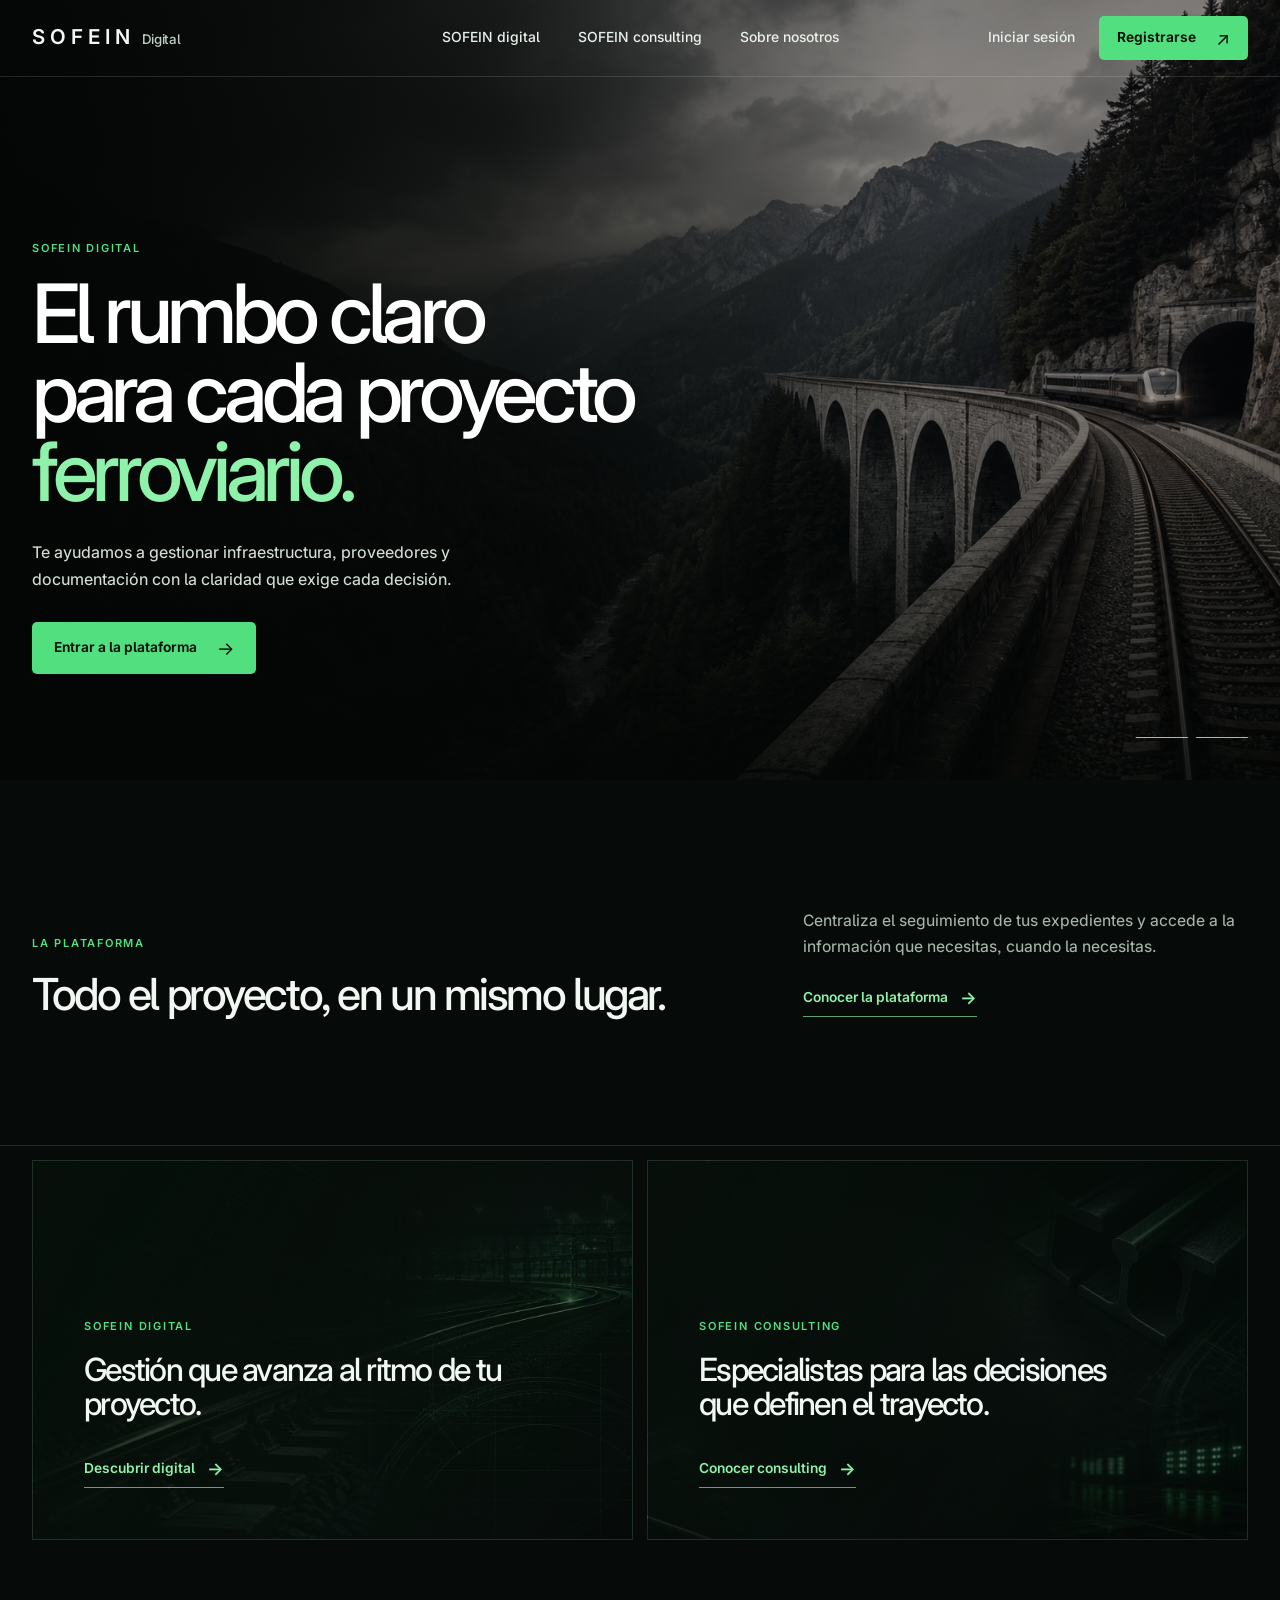
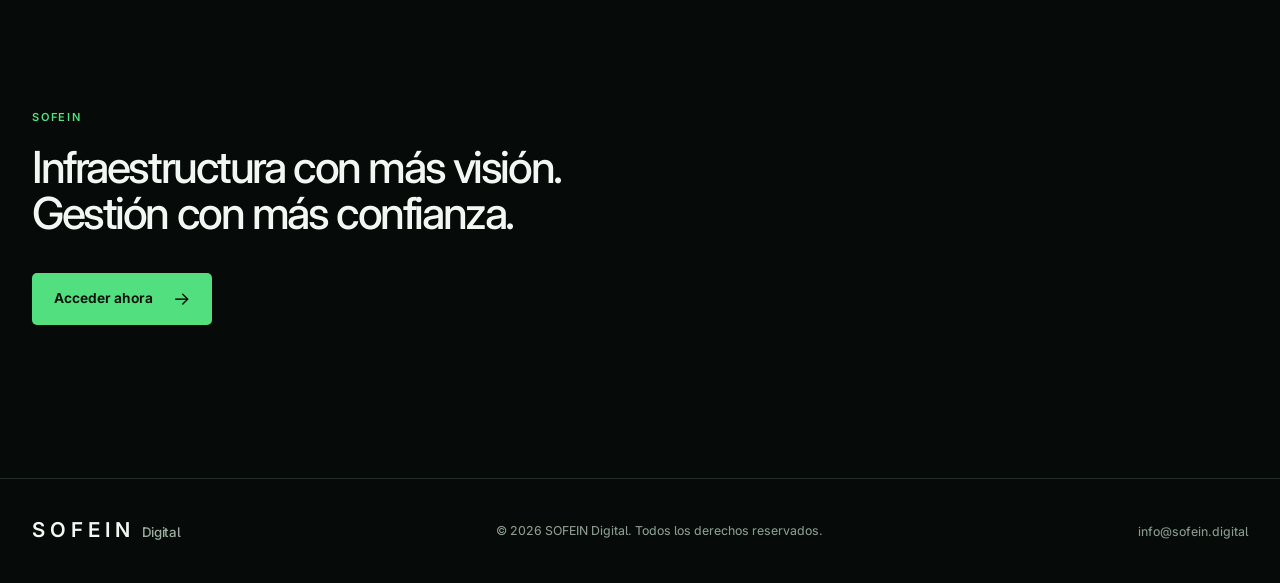
==== commit c0b45aa0: "feat: personalise projects and consulting brand" ====
--- a/index.html
+++ b/index.html
@@ -15,7 +15,7 @@
       <div class="digital-shell digital-header-inner">
         <a class="digital-brand" href="index.html" aria-label="SOFEIN Digital, inicio"><span class="digital-brand-name">SOFEIN</span><span class="digital-brand-sub">Digital</span></a>
         <nav class="digital-nav" aria-label="Navegación principal">
-          <a href="sofein-digital.html">SOFEIN digital</a><a href="consulting.html">Consulting by SOFEIN</a><a href="sobre-nosotros.html">Sobre nosotros</a>
+          <a href="sofein-digital.html">SOFEIN digital</a><a href="consulting.html">SOFEIN consulting</a><a href="sobre-nosotros.html">Sobre nosotros</a>
         </nav>
         <div class="digital-actions">
           <a class="digital-login" href="app.html#cliente">Iniciar sesión</a>
@@ -41,7 +41,7 @@
         <div class="digital-shell digital-entry-inner"><div><p class="digital-index">LA PLATAFORMA</p><h2 id="entry-title">Todo el proyecto, en un mismo lugar.</h2></div><div class="digital-entry-copy"><p>Centraliza el seguimiento de tus expedientes y accede a la información que necesitas, cuando la necesitas.</p><a class="digital-text-link" href="app.html#cliente">Conocer la plataforma <span aria-hidden="true">→</span></a></div></div>
       </section>
 
-      <section class="digital-services" id="consulting"><div class="digital-shell digital-services-grid"><article class="digital-service-card"><p class="digital-index">SOFEIN DIGITAL</p><h2>Gestión que avanza al ritmo de tu proyecto.</h2><a class="digital-text-link" href="app.html#admin">Descubrir digital <span aria-hidden="true">→</span></a></article><article class="digital-service-card consulting-card"><p class="digital-index">SOFEIN CONSULTING</p><h2>Especialistas para las decisiones que definen el trayecto.</h2><a class="digital-text-link" href="#nosotros">Conocer consulting <span aria-hidden="true">→</span></a></article></div></section>
+      <section class="digital-services" id="consulting"><div class="digital-shell digital-services-grid"><article class="digital-service-card"><p class="digital-index">SOFEIN DIGITAL</p><h2>Gestión que avanza al ritmo de tu proyecto.</h2><a class="digital-text-link" href="app.html#admin">Descubrir digital <span aria-hidden="true">→</span></a></article><article class="digital-service-card consulting-card"><p class="digital-index">SOFEIN CONSULTING</p><h2>Especialistas para las decisiones que definen el trayecto.</h2><a class="digital-text-link" href="consulting.html">Conocer consulting <span aria-hidden="true">→</span></a></article></div></section>
 
       <section class="digital-cta" id="nosotros"><div class="digital-shell digital-cta-inner"><p class="digital-index">SOFEIN</p><h2>Infraestructura con más visión.<br />Gestión con más confianza.</h2><a class="digital-button digital-button-large" href="app.html#admin">Acceder ahora <span aria-hidden="true">→</span></a></div></section>
       <section class="hero">
--- a/styles.css
+++ b/styles.css
@@ -1875,7 +1875,7 @@
 .digital-landing { --digital-bg:#030604; --digital-text:#f1f7f3; --digital-muted:#a6b5aa; --digital-line:rgba(183,255,204,.14); --digital-green:#52df7f; background:var(--digital-bg); color:var(--digital-text); }
 .digital-landing main > .hero,.digital-landing main > .section,.digital-landing .site-footer { display:none; }
 .digital-shell { width:min(1280px,calc(100% - 64px)); margin-inline:auto; }.digital-header { position:absolute; z-index:5; inset:0 0 auto; border-bottom:1px solid rgba(235,250,240,.13); }.digital-header-inner { display:flex; min-height:76px; align-items:center; justify-content:space-between; gap:28px; }.digital-brand { display:inline-flex; align-items:baseline; gap:7px; flex-shrink:0; }.digital-brand-name { font-size:1.28rem; font-weight:600; letter-spacing:.24em; line-height:1; }.digital-brand-sub { color:#bfd0c3; font-size:.83rem; font-weight:500; letter-spacing:-.02em; }.digital-nav { display:flex; align-items:center; gap:10px; margin-left:auto; }.digital-nav a,.digital-login { color:#e9f2eb; padding:10px 14px; font-size:.87rem; font-weight:500; }.digital-nav a:hover,.digital-login:hover { color:var(--digital-green); }.digital-actions { display:flex; align-items:center; gap:10px; }.digital-button { display:inline-flex; align-items:center; justify-content:center; gap:20px; min-height:44px; padding:0 18px; border-radius:5px; background:var(--digital-green); color:#031107; font-size:.86rem; font-weight:650; transition:background .2s,transform .2s; }.digital-button:hover { background:#8ff2aa; transform:translateY(-1px); }.digital-button span { font-size:1.15rem; font-weight:400; }.digital-menu { display:none; border:0; background:transparent; color:white; padding:8px; }
-.digital-hero { position:relative; min-height:min(780px,100vh); overflow:hidden; display:flex; align-items:end; isolation:isolate; }.digital-hero-image { position:absolute; inset:0; z-index:-2; background:url('assets/rail-hero.png') center center/cover no-repeat; filter:saturate(.64) contrast(1.07) brightness(.63); }.digital-hero::after { content:''; position:absolute; inset:0; z-index:-1; background:linear-gradient(90deg,rgba(3,6,4,.93) 0%,rgba(3,6,4,.68) 39%,rgba(3,6,4,.08) 72%),linear-gradient(0deg,rgba(3,6,4,.76),transparent 47%); }.digital-hero-content { padding:172px 0 106px; }.digital-index { margin:0 0 18px; color:var(--digital-green); font-size:.69rem; font-weight:600; letter-spacing:.16em; }.digital-hero h1 { max-width:760px; margin:0; color:white; font-size:clamp(3.1rem,6.4vw,6.2rem); font-weight:500; letter-spacing:-.065em; line-height:.96; }.digital-hero h1 em { color:#8ff2aa; font-style:normal; }.digital-lead { max-width:490px; margin:28px 0 30px; color:#d1dfd5; font-size:1rem; line-height:1.65; }.digital-button-large { min-height:52px; padding-inline:22px; }.digital-rail-line { position:absolute; right:max(32px,calc((100% - 1280px)/2)); bottom:42px; display:flex; gap:8px; }.digital-rail-line span { display:block; width:52px; height:1px; background:rgba(215,247,223,.75); transform:skewX(-40deg); }
+.digital-hero { position:relative; min-height:min(780px,100vh); overflow:hidden; display:flex; align-items:end; isolation:isolate; }.digital-hero-image { position:absolute; inset:0; z-index:-2; background:url('assets/digital-hero.png') center center/cover no-repeat; filter:saturate(.64) contrast(1.07) brightness(.63); }.digital-hero::after { content:''; position:absolute; inset:0; z-index:-1; background:linear-gradient(90deg,rgba(3,6,4,.93) 0%,rgba(3,6,4,.68) 39%,rgba(3,6,4,.08) 72%),linear-gradient(0deg,rgba(3,6,4,.76),transparent 47%); }.digital-hero-content { padding:172px 0 106px; }.digital-index { margin:0 0 18px; color:var(--digital-green); font-size:.69rem; font-weight:600; letter-spacing:.16em; }.digital-hero h1 { max-width:760px; margin:0; color:white; font-size:clamp(3.1rem,6.4vw,6.2rem); font-weight:500; letter-spacing:-.065em; line-height:.96; }.digital-hero h1 em { color:#8ff2aa; font-style:normal; }.digital-lead { max-width:490px; margin:28px 0 30px; color:#d1dfd5; font-size:1rem; line-height:1.65; }.digital-button-large { min-height:52px; padding-inline:22px; }.digital-rail-line { position:absolute; right:max(32px,calc((100% - 1280px)/2)); bottom:42px; display:flex; gap:8px; }.digital-rail-line span { display:block; width:52px; height:1px; background:rgba(215,247,223,.75); transform:skewX(-40deg); }
 .digital-entry { padding:clamp(74px,10vw,142px) 0; border-bottom:1px solid var(--digital-line); background:#060a08; }.digital-entry-inner { display:grid; grid-template-columns:1.12fr .72fr; align-items:end; gap:80px; }.digital-entry h2,.digital-service-card h2,.digital-cta h2 { margin:0; color:var(--digital-text); font-size:clamp(2rem,3.45vw,3.55rem); font-weight:500; letter-spacing:-.055em; line-height:1.05; }.digital-entry-copy p { margin:0 0 24px; color:var(--digital-muted); font-size:.98rem; }.digital-text-link { display:inline-flex; align-items:center; gap:12px; padding-bottom:5px; border-bottom:1px solid rgba(143,242,170,.65); color:#8ff2aa; font-size:.86rem; font-weight:600; }.digital-text-link span { font-size:1.1rem; }.digital-services { padding:14px 0; background:#060a08; }.digital-services-grid { display:grid; grid-template-columns:1fr 1fr; gap:14px; }.digital-service-card { min-height:380px; display:flex; flex-direction:column; align-items:flex-start; justify-content:flex-end; padding:clamp(28px,4vw,52px); border:1px solid var(--digital-line); background:linear-gradient(120deg,rgba(5,15,9,.96),rgba(5,12,8,.54)),url('assets/premium-rail-bg.png') center/cover; }.digital-service-card h2 { max-width:460px; margin-bottom:34px; font-size:clamp(1.75rem,2.5vw,2.6rem); }.consulting-card { background:linear-gradient(120deg,rgba(7,15,10,.96),rgba(5,12,8,.6)),url('assets/premium-steel-bg.png') center/cover; }.digital-cta { padding:clamp(86px,12vw,160px) 0; background:#060a08; }.digital-cta-inner { display:flex; flex-direction:column; align-items:flex-start; }.digital-cta h2 { max-width:800px; margin-bottom:36px; }.digital-footer { display:block; border-top:1px solid var(--digital-line); background:#060a08; }.digital-footer-inner { display:flex; align-items:center; justify-content:space-between; gap:24px; min-height:104px; }.digital-footer p,.digital-footer a { margin:0; color:#899b8e; font-size:.77rem; }.digital-footer .digital-brand { color:var(--digital-text); }.digital-footer .digital-brand-sub { color:#9caf9f; }
 @media (max-width:800px) { .digital-shell { width:min(100% - 36px,1280px); }.digital-header { background:rgba(3,6,4,.75); backdrop-filter:blur(12px); }.digital-header-inner { min-height:64px; }.digital-nav { display:none; }.digital-menu { display:inline-grid; place-items:center; }.digital-header.nav-open .digital-nav { position:absolute; top:64px; left:0; right:0; display:flex; flex-direction:column; align-items:stretch; padding:14px 18px 20px; border-bottom:1px solid var(--digital-line); background:#060a08; }.digital-header.nav-open .digital-nav a { padding:13px 0; }.digital-login { display:none; }.digital-hero { min-height:700px; }.digital-hero-content { padding-top:156px; padding-bottom:100px; }.digital-hero h1 { font-size:clamp(3rem,12vw,5.2rem); }.digital-entry-inner,.digital-services-grid { grid-template-columns:1fr; gap:34px; }.digital-service-card { min-height:300px; }.digital-footer-inner { min-height:130px; flex-wrap:wrap; padding:28px 0; } }
 @media (max-width:480px) { .digital-brand-name { font-size:1rem; }.digital-brand-sub { font-size:.72rem; }.digital-actions { gap:2px; }.digital-actions .digital-button { min-height:37px; padding:0 11px; font-size:.75rem; }.digital-actions .digital-button span { display:none; }.digital-hero { min-height:650px; }.digital-hero h1 { letter-spacing:-.07em; }.digital-lead { font-size:.91rem; }.digital-rail-line { display:none; }.digital-entry,.digital-cta { padding-block:72px; }.digital-service-card { padding:30px; }.digital-footer-inner { align-items:flex-start; flex-direction:column; gap:12px; } }
@@ -1885,6 +1885,7 @@
 .product-page { --product-bg:#06100a; --product-surface:#0b1710; --product-text:#f1f7f3; --product-muted:#a9b8ac; --product-line:rgba(183,255,204,.18); --product-accent:#7edb60; margin:0; background:var(--product-bg); color:var(--product-text); }.product-red { --product-bg:#100a0c; --product-surface:#1a0e12; --product-muted:#c2b0b4; --product-line:rgba(255,175,184,.18); --product-accent:#d74758; }
 .product-shell { width:min(1280px,calc(100% - 64px)); margin-inline:auto; }.product-header { position:relative; z-index:5; width:100%; border-bottom:1px solid var(--product-line); background:#06100a; }.product-red .product-header { background:#100a0c; }.product-header-inner { display:grid; grid-template-columns:1fr auto 1fr; align-items:center; min-height:76px; gap:24px; }.product-brand { display:inline-flex; align-items:baseline; gap:7px; color:var(--product-text); }.brand-stacked { display:grid; gap:2px; align-items:start; line-height:1; }.product-brand span { font-size:1.24rem; font-weight:600; letter-spacing:.2em; }.product-brand small { color:var(--product-accent); font-size:.68rem; font-weight:600; letter-spacing:.04em; }.product-nav { display:flex; gap:12px; }.product-nav a,.product-login { padding:10px 12px; color:var(--product-text); font-size:.84rem; font-weight:500; }.product-nav a:hover,.product-nav a.active { color:var(--product-accent); }.product-actions { display:flex; justify-content:end; align-items:center; gap:10px; }.product-button { display:inline-flex; align-items:center; justify-content:center; gap:18px; min-height:44px; padding:0 18px; border:1px solid transparent; border-radius:5px; background:var(--product-accent); color:#081109; font-size:.84rem; font-weight:700; transition:transform .2s,filter .2s; }.product-red .product-button { color:#fff; }.product-button:hover { filter:brightness(1.12); transform:translateY(-1px); }.product-button-large { min-height:52px; padding-inline:22px; }.product-menu { display:none; border:0; background:transparent; color:var(--product-text); font-size:1.25rem; }
 .product-hero { min-height:760px; display:flex; align-items:end; position:relative; isolation:isolate; overflow:hidden; }.product-hero::before { content:""; position:absolute; inset:0; z-index:-2; background:center/cover no-repeat; }.digital-product-hero::before { background-image:url('assets/digital-hero.png'); }.consulting-product-hero::before { background-image:url('assets/consulting-hero.png'); }.product-hero::after { content:""; position:absolute; inset:0; z-index:-1; background:linear-gradient(90deg,rgba(3,10,6,.91) 0%,rgba(3,10,6,.63) 43%,transparent 76%),linear-gradient(0deg,rgba(3,10,6,.75),transparent 58%); }.product-red .product-hero::after { background:linear-gradient(90deg,rgba(13,8,10,.94) 0%,rgba(13,8,10,.63) 43%,transparent 76%),linear-gradient(0deg,rgba(13,8,10,.72),transparent 58%); }.product-hero-copy { padding-bottom:110px; }.product-overline { margin:0 0 18px; color:var(--product-accent); font-size:.7rem; font-weight:700; letter-spacing:.16em; }.product-hero h1 { max-width:780px; margin:0; color:#fff; font-family:Georgia,serif; font-size:clamp(3.1rem,5.9vw,5.9rem); font-weight:400; letter-spacing:-.06em; line-height:.98; }.product-hero h1 em { color:var(--product-accent); font-style:normal; }.product-hero-copy > p:not(.product-overline) { max-width:510px; margin:28px 0 30px; color:#d5dfd8; font-size:1rem; }
+.consulting-product-hero { align-items:flex-start; }.consulting-product-hero .product-hero-copy { padding-top:76px; }
 .product-intro { padding:clamp(80px,10vw,140px) 0; background:var(--product-surface); }.split-copy { display:grid; grid-template-columns:1.18fr .72fr; gap:84px; align-items:end; }.split-copy h2,.product-editorial h2,.product-final h2,.consulting-feature h2,.consulting-law h2,.consulting-tenders h2,.contact-section h2 { margin:0; font-family:Georgia,serif; font-size:clamp(2.1rem,3.7vw,3.8rem); font-weight:400; letter-spacing:-.055em; line-height:1.04; }.split-copy > p,.product-editorial p,.consulting-feature p,.consulting-law p,.consulting-tenders p,.contact-section p { margin:0; color:var(--product-muted); font-size:1rem; line-height:1.7; }.product-capabilities { padding:24px 0 100px; background:var(--product-surface); }.capability-grid { display:grid; grid-template-columns:repeat(4,1fr); margin-top:28px; border-top:1px solid var(--product-line); }.capability-grid article { min-height:270px; padding:30px 26px 24px; border-right:1px solid var(--product-line); }.capability-grid article:first-child { border-left:1px solid var(--product-line); }.capability-grid span { color:var(--product-accent); font-size:.72rem; font-weight:700; }.capability-grid h3 { margin:42px 0 12px; color:var(--product-text); font-size:1.1rem; }.capability-grid p { margin:0; color:var(--product-muted); font-size:.88rem; line-height:1.65; }.product-editorial { padding:96px 0; border-top:1px solid var(--product-line); }.editorial-grid,.feature-grid { display:grid; grid-template-columns:1fr 1fr; overflow:hidden; border:1px solid var(--product-line); }.editorial-grid > div,.feature-grid > div { padding:clamp(32px,5vw,68px); display:flex; flex-direction:column; justify-content:center; align-items:flex-start; }.editorial-grid h2 { margin-bottom:22px; }.editorial-grid p { margin-bottom:28px; }.editorial-grid img,.feature-grid img { width:100%; height:100%; min-height:400px; object-fit:cover; filter:saturate(.72) contrast(1.06); }.product-text-link { display:inline-flex; gap:12px; padding-bottom:5px; border-bottom:1px solid var(--product-accent); color:var(--product-accent); font-size:.85rem; font-weight:700; }.product-final { padding:110px 0; text-align:center; background:linear-gradient(180deg,transparent,rgba(126,219,96,.06)); }.product-red .product-final { background:linear-gradient(180deg,transparent,rgba(215,71,88,.08)); }.product-final h2 { margin-bottom:16px; }.product-final p { margin:0 0 28px; color:var(--product-muted); }.product-footer { border-top:1px solid var(--product-line); background:#050b07; }.product-red .product-footer { background:#0c080a; }.product-footer > div { min-height:100px; display:flex; align-items:center; justify-content:space-between; gap:20px; }.product-footer p,.product-footer a:not(.product-brand) { margin:0; color:var(--product-muted); font-size:.77rem; }
 .consulting-feature,.consulting-law { padding:14px 0; background:var(--product-bg); }.feature-grid { border-color:var(--product-line); }.consulting-feature h2,.consulting-law h2 { margin:0 0 22px; }.consulting-feature p,.consulting-law p { margin-bottom:28px; }.feature-reverse img { order:-1; }.consulting-tenders { padding:clamp(90px,12vw,150px) 0; background:linear-gradient(90deg,rgba(62,11,19,.89),rgba(17,8,10,.87)),url('assets/consulting-hero.png') center/cover; }.tender-inner { max-width:800px; margin-left:max(32px,calc((100% - 1280px)/2)); }.consulting-tenders h2 { margin:0 0 18px; color:#fff; }.consulting-tenders p { max-width:520px; margin-bottom:30px; color:#e0c8cd; }.contact-section { padding:110px 0; background:var(--product-surface); }.contact-grid { display:grid; grid-template-columns:.84fr 1fr; gap:90px; }.contact-section h2 { margin-bottom:18px; }.contact-section p { margin-bottom:30px; }.contact-section form { display:grid; gap:12px; }.contact-section label { display:grid; gap:7px; color:var(--product-muted); font-size:.75rem; font-weight:600; }.contact-section input,.contact-section textarea { width:100%; min-height:46px; padding:12px; border:1px solid var(--product-line); border-radius:4px; background:rgba(255,255,255,.04); color:#fff; }.contact-section textarea { min-height:112px; resize:vertical; }.contact-section button { justify-self:start; }
 .project-journey { padding:92px 0; border-top:1px solid var(--product-line); background:linear-gradient(180deg,#06150d,#06100a); text-align:center; }.project-journey h2 { margin:0 0 48px; font-family:Georgia,serif; font-size:clamp(2.15rem,3.5vw,3.6rem); font-weight:400; letter-spacing:-.05em; }.project-journey ol { display:grid; grid-template-columns:repeat(4,1fr); gap:0; margin:0; padding:0; list-style:none; }.project-journey li { position:relative; display:grid; gap:9px; padding:28px 20px 0; border-top:1px solid var(--product-line); }.project-journey li::before { content:""; position:absolute; top:-7px; left:50%; width:13px; height:13px; border-radius:50%; background:var(--product-accent); transform:translateX(-50%); }.project-journey b { color:var(--product-accent); font-size:.75rem; }.project-journey strong { font-size:1rem; }.project-journey span { color:var(--product-muted); font-size:.82rem; line-height:1.55; }.tenders-section { padding:100px 0; background:#110a0c; }.tenders-head { display:flex; justify-content:space-between; align-items:end; gap:32px; margin-bottom:32px; }.tenders-head h2 { margin:0; font-family:Georgia,serif; font-size:clamp(2.2rem,3.7vw,3.8rem); font-weight:400; letter-spacing:-.055em; }.tenders-head > p { max-width:360px; margin:0; color:var(--product-muted); line-height:1.65; }.tender-list { border-top:1px solid var(--product-line); }.tender-list article { display:grid; grid-template-columns:72px 1fr auto; align-items:center; gap:20px; padding:23px 18px; border-bottom:1px solid var(--product-line); }.tender-mark { color:var(--product-accent); font-size:.78rem; font-weight:700; }.tender-list h3 { margin:0 0 5px; font-size:1rem; }.tender-list p { margin:0; color:var(--product-muted); font-size:.8rem; }.tender-list a { color:var(--product-accent); font-size:1.35rem; }.about-product-hero::before { background-image:url('assets/about-hero.png'); }.about-intro { padding:100px 0; background:#f2f5f1; color:#112317; }.about-intro h2 { margin:0; font-family:Georgia,serif; font-size:clamp(2rem,3.6vw,3.5rem); font-weight:400; letter-spacing:-.055em; line-height:1.08; }.about-intro p { margin:0; color:#405145; font-size:1rem; line-height:1.7; }.about-pillars { padding:90px 0 0; background:#f2f5f1; color:#112317; }.about-grid { display:grid; grid-template-columns:repeat(4,1fr); border-top:1px solid rgba(18,64,34,.2); }.about-grid article { min-height:340px; padding:28px; border-right:1px solid rgba(18,64,34,.2); }.about-grid article:first-child { border-left:1px solid rgba(18,64,34,.2); }.about-grid span { color:#347849; font-size:.75rem; font-weight:700; }.about-grid h3 { margin:40px 0 15px; font-family:Georgia,serif; font-size:1.45rem; font-weight:400; line-height:1.1; }.about-grid p { margin:0; color:#405145; line-height:1.65; }.about-relationship { padding:90px 0; background:#06100a; }
@@ -2027,3 +2028,14 @@
 .admin-match-list { display:grid; gap:14px; border:0; }.admin-match-list .admin-match-card { display:block; min-height:0; padding:19px; border:1px solid var(--entity-line); border-radius:9px; background:var(--entity-panel); }.admin-match-list .admin-match-card:hover { border-color:rgba(119,222,99,.38); }.admin-match-card-head { display:flex; align-items:flex-start; justify-content:space-between; gap:18px; }.admin-match-card-head strong,.admin-match-card-head small { display:block; }.admin-match-card-head strong { color:var(--entity-text); font-size:.91rem; }.admin-match-card-head small { margin-top:4px; color:var(--entity-muted); font-size:.72rem; }.admin-match-card .admin-score { display:grid; justify-items:end; color:var(--entity-accent); font-size:1.12rem; line-height:1; }.admin-match-card .admin-score small { margin-top:5px; color:var(--entity-faint); font-size:.62rem; font-weight:500; text-transform:uppercase; letter-spacing:.06em; }.admin-match-meter { height:7px; margin:19px 0 15px; overflow:hidden; border-radius:99px; background:var(--entity-line); }.admin-match-meter i { display:block; height:100%; border-radius:inherit; background:var(--entity-accent); }.admin-match-card-meta { display:flex; align-items:center; gap:23px; }.admin-match-card-meta span { color:var(--entity-muted); font-size:.73rem; }.admin-match-card-meta span b { color:var(--entity-text); font-weight:650; }.admin-match-card-meta .admin-quiet-button { margin-left:auto; }
 
 @media (max-width:760px) { .admin-alert-row { padding-left:12px; }.admin-alert-row:before { top:14px; bottom:14px; }.admin-cert-request-list article { grid-template-columns:38px minmax(0,1fr) auto; gap:11px; padding:14px 0; }.admin-cert-request-list time { grid-column:2; }.admin-cert-request-list .admin-state { grid-column:2; justify-self:start; }.admin-cert-request-list .admin-quiet-button { grid-column:3; grid-row:1/4; }.admin-match-list .admin-match-card { padding:17px; }.admin-match-card-meta { flex-wrap:wrap; gap:10px 16px; }.admin-match-card-meta .admin-quiet-button { width:100%; margin:5px 0 0; justify-content:center; } }
+
+/* Product imagery and high-priority certification requests. */
+.entity-doc-project { display:flex; flex-direction:column; min-height:0; padding:0; }.entity-doc-product-image { height:124px; overflow:hidden; background:#18261d; }.entity-doc-product-image img { width:100%; height:100%; object-fit:cover; filter:saturate(.7) contrast(1.05) brightness(.76); }.entity-doc-project-content { display:flex; flex:1; flex-direction:column; padding:18px 20px 19px; }.entity-doc-project-content .entity-doc-project-top { margin-bottom:19px; }.entity-doc-project-content .entity-doc-project-bottom { margin-top:18px; }
+.admin-client-initials { position:relative; overflow:hidden; background:#1d5233; }.admin-client-initials img { position:absolute; inset:0; width:100%; height:100%; object-fit:cover; filter:saturate(.72) brightness(.72); }.admin-client-initials b { position:relative; z-index:1; color:#f2fff4; font-size:.75rem; letter-spacing:.03em; text-shadow:0 1px 5px rgba(0,0,0,.8); }
+.admin-exp-product-image { width:100%; height:84px; margin:17px 0 0; border-radius:6px; object-fit:cover; filter:saturate(.72) contrast(1.05) brightness(.78); }.admin-exp-card:has(.admin-exp-product-image) { min-height:316px; }.admin-exp-card:has(.admin-exp-product-image) h3 { margin-top:15px; }
+.admin-cert-request-list article { margin-top:10px; padding:14px 16px; border:1px solid var(--entity-line-strong); border-radius:8px; background:linear-gradient(90deg,rgba(124,221,101,.09),transparent 46%); }.admin-cert-request-list article:first-of-type { border-color:rgba(124,221,101,.48); background:linear-gradient(90deg,rgba(124,221,101,.18),rgba(124,221,101,.045) 54%,transparent); }.admin-cert-request-list article:first-of-type .admin-cert-request-icon { box-shadow:0 0 0 5px rgba(124,221,101,.08); }.admin-cert-request-list article .admin-quiet-button { border-color:rgba(124,221,101,.4); color:var(--entity-accent); }
+@media (max-width:760px) { .consulting-product-hero .product-hero-copy { padding-top:58px; }.entity-doc-product-image { height:150px; }.entity-doc-project-content { padding:18px; }.admin-exp-product-image { height:110px; }.admin-exp-card:has(.admin-exp-product-image) { min-height:0; }.admin-cert-request-list article { padding:13px; } }
+
+/* Las alertas mantienen la estructura limpia: la urgencia se comunica solo por texto. */
+.admin-alert-row,.admin-alert-row.is-urgent,.admin-alert-row.is-critical { padding-left:0; background:transparent; }.admin-alert-row:before { display:none; }.admin-alert-row .admin-deadline,.admin-alert-row.is-critical strong,.admin-alert-row.is-urgent strong { color:#f1746c; }.admin-alert-row.is-critical .admin-quiet-button { border-color:var(--entity-line-strong); color:var(--entity-text); }
+.admin-client-summary > .admin-client-detail-avatar { position:relative; display:grid; flex:none; place-items:center; width:62px; min-width:62px; height:62px; padding:0; overflow:hidden; border:0; border-radius:50%; background:#1d5233; }.admin-client-detail-avatar img { position:absolute; inset:0; width:100%; height:100%; object-fit:cover; filter:saturate(.72) brightness(.7); }.admin-client-detail-avatar b { position:relative; z-index:1; color:#f2fff4; font-size:.82rem; text-shadow:0 1px 5px rgba(0,0,0,.8); }
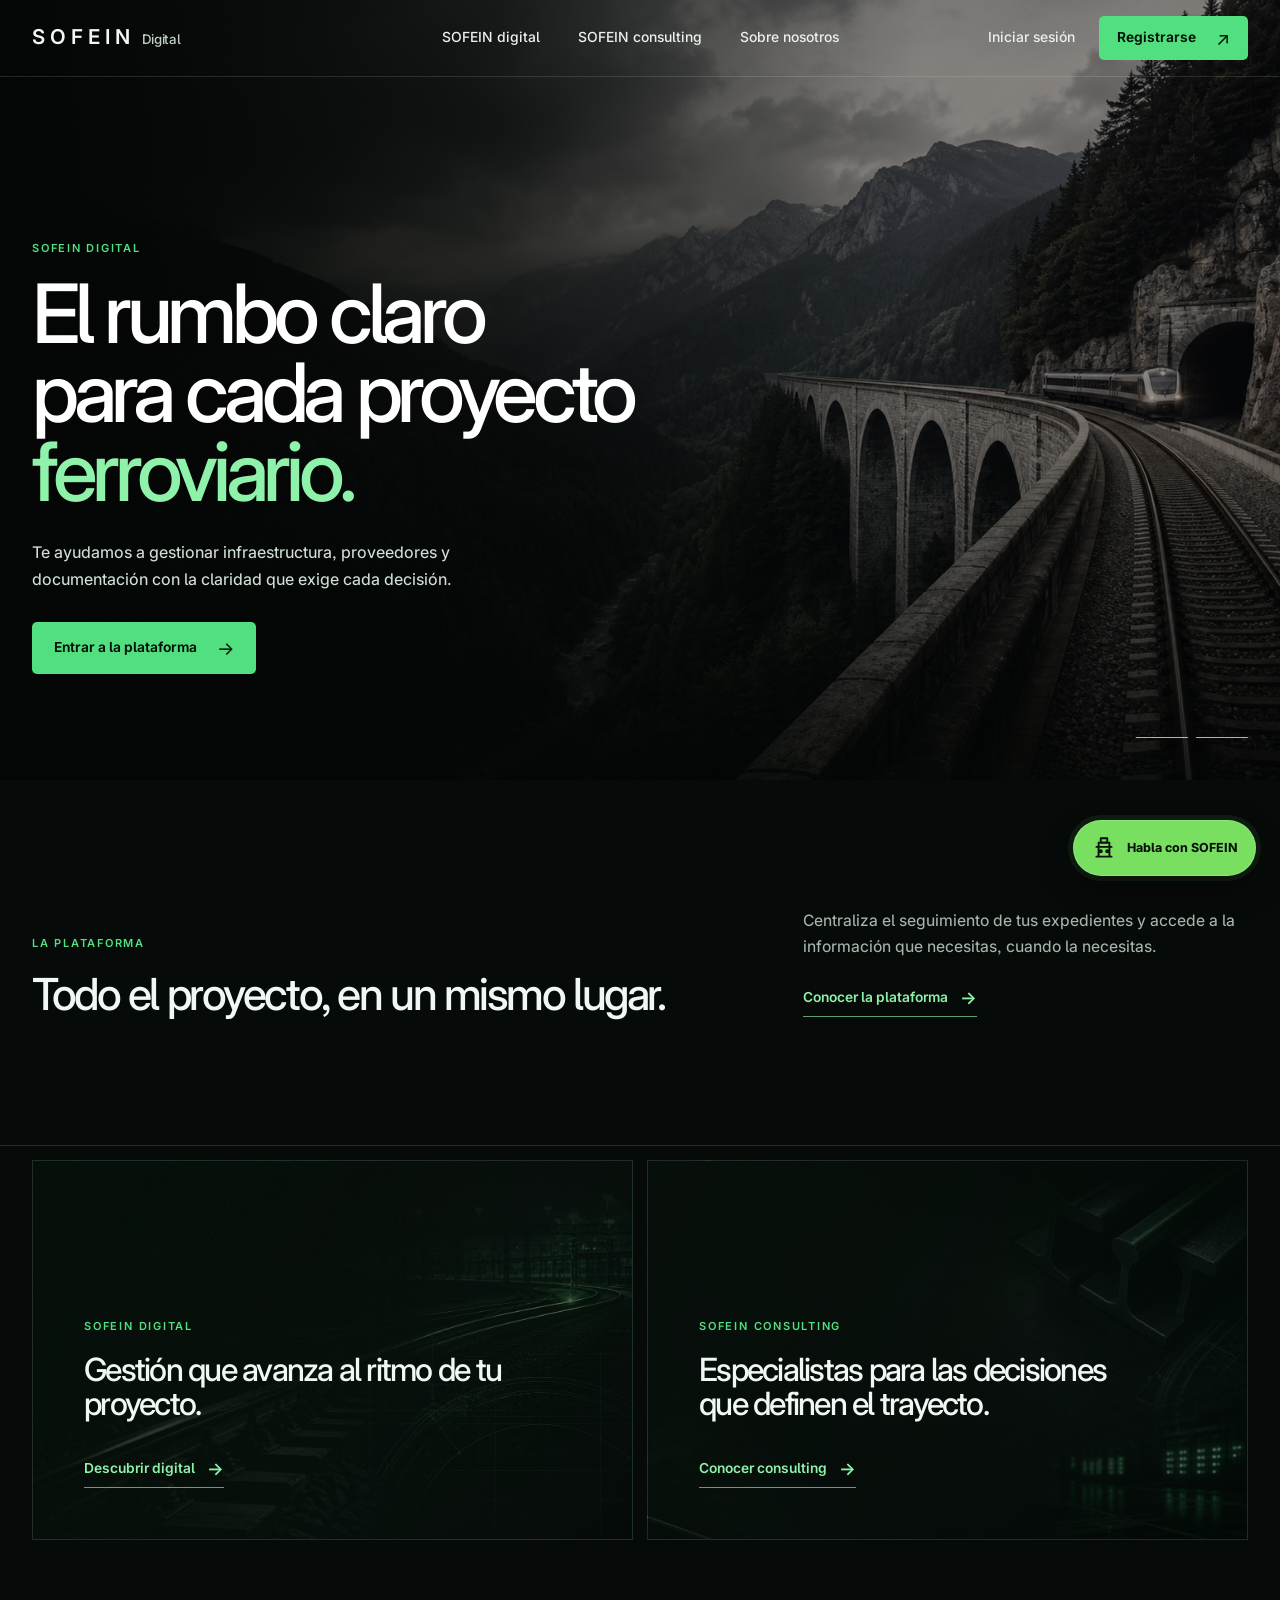
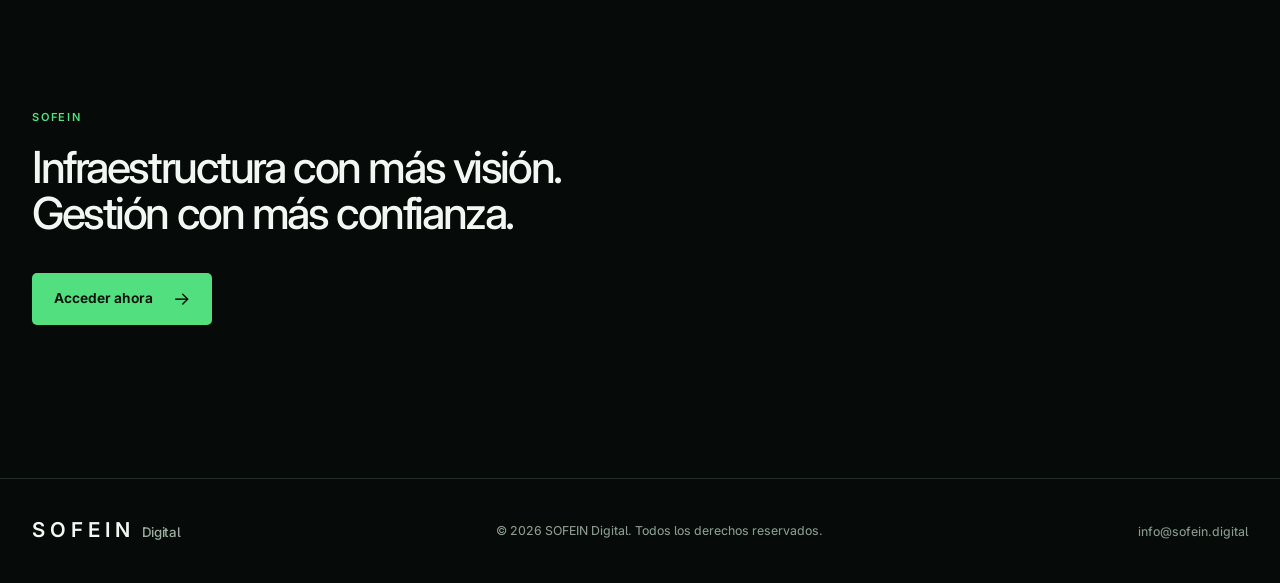
==== commit 701c4921: "feat: add SOFEIN landing chat assistant" ====
--- a/index.html
+++ b/index.html
@@ -203,6 +203,15 @@
       </div>
     </footer>
 
+    <aside class="sofein-chat" aria-label="Asistente SOFEIN">
+      <section class="sofein-chat-panel" id="chatPanel" aria-hidden="true">
+        <header><span class="sofein-chat-avatar" aria-hidden="true"><svg width="20" height="20" viewBox="0 0 24 24" fill="none" stroke="currentColor" stroke-width="1.8" stroke-linecap="round" stroke-linejoin="round"><rect x="5" y="3" width="14" height="14" rx="3"/><path d="M8 8h.01M16 8h.01M7 17l-2 4M17 17l2 4M5 13h14"/></svg></span><div><strong>Asistente SOFEIN</strong><small>En línea</small></div><button id="chatClose" type="button" aria-label="Cerrar asistente">×</button></header>
+        <div class="sofein-chat-messages" id="chatMessages" aria-live="polite"><p class="sofein-chat-message bot">Hola, soy el asistente de SOFEIN Digital. ¿En qué puedo ayudarte?</p></div>
+        <form class="sofein-chat-form" id="chatForm"><input id="chatInput" aria-label="Escribe tu mensaje" placeholder="Escribe tu consulta…" autocomplete="off" /><button type="submit" aria-label="Enviar mensaje">↑</button></form>
+      </section>
+      <button class="sofein-chat-toggle" id="chatToggle" type="button" aria-label="Abrir asistente SOFEIN" aria-expanded="false"><svg width="26" height="26" viewBox="0 0 24 24" fill="none" stroke="currentColor" stroke-width="1.75" stroke-linecap="round" stroke-linejoin="round" aria-hidden="true"><path d="M5 20h14M7 20V7h10v13M5 11h14"/><path d="M9 3h6v4H9z"/><circle cx="9" cy="15" r="1"/><circle cx="15" cy="15" r="1"/></svg><span>Habla con SOFEIN</span></button>
+    </aside>
+
     <script>
       const t = document.getElementById("topbar");
       document.getElementById("navToggle").addEventListener("click", function () {
@@ -212,6 +221,26 @@
       t.querySelectorAll(".main-nav a").forEach(function (a) {
         a.addEventListener("click", function () { t.classList.remove("nav-open"); });
       });
+
+      const chatToggle = document.getElementById("chatToggle");
+      const chatPanel = document.getElementById("chatPanel");
+      const setChatOpen = function (open) {
+        chatPanel.classList.toggle("is-open", open);
+        chatPanel.setAttribute("aria-hidden", String(!open));
+        chatToggle.setAttribute("aria-expanded", String(open));
+      };
+      chatToggle.addEventListener("click", function () { setChatOpen(!chatPanel.classList.contains("is-open")); });
+      document.getElementById("chatClose").addEventListener("click", function () { setChatOpen(false); });
+      document.getElementById("chatForm").addEventListener("submit", function (event) {
+        event.preventDefault();
+        const input = document.getElementById("chatInput");
+        const message = input.value.trim();
+        if (!message) return;
+        const messages = document.getElementById("chatMessages");
+        messages.insertAdjacentHTML("beforeend", `<p class="sofein-chat-message user">${message.replace(/[&<>]/g, function (char) { return {"&":"&amp;","<":"&lt;",">":"&gt;"}[char]; })}</p><p class="sofein-chat-message bot">Gracias. Puedo orientarte sobre SOFEIN Digital, Consulting y el acceso a la plataforma.</p>`);
+        input.value = "";
+        messages.scrollTop = messages.scrollHeight;
+      });
     </script>
   </body>
 </html>
--- a/styles.css
+++ b/styles.css
@@ -1884,7 +1884,7 @@
 .digital-header-inner { display:grid; grid-template-columns:1fr auto 1fr; }.digital-header .digital-nav { margin:0; }.digital-header .digital-actions { justify-self:end; }
 .product-page { --product-bg:#06100a; --product-surface:#0b1710; --product-text:#f1f7f3; --product-muted:#a9b8ac; --product-line:rgba(183,255,204,.18); --product-accent:#7edb60; margin:0; background:var(--product-bg); color:var(--product-text); }.product-red { --product-bg:#100a0c; --product-surface:#1a0e12; --product-muted:#c2b0b4; --product-line:rgba(255,175,184,.18); --product-accent:#d74758; }
 .product-shell { width:min(1280px,calc(100% - 64px)); margin-inline:auto; }.product-header { position:relative; z-index:5; width:100%; border-bottom:1px solid var(--product-line); background:#06100a; }.product-red .product-header { background:#100a0c; }.product-header-inner { display:grid; grid-template-columns:1fr auto 1fr; align-items:center; min-height:76px; gap:24px; }.product-brand { display:inline-flex; align-items:baseline; gap:7px; color:var(--product-text); }.brand-stacked { display:grid; gap:2px; align-items:start; line-height:1; }.product-brand span { font-size:1.24rem; font-weight:600; letter-spacing:.2em; }.product-brand small { color:var(--product-accent); font-size:.68rem; font-weight:600; letter-spacing:.04em; }.product-nav { display:flex; gap:12px; }.product-nav a,.product-login { padding:10px 12px; color:var(--product-text); font-size:.84rem; font-weight:500; }.product-nav a:hover,.product-nav a.active { color:var(--product-accent); }.product-actions { display:flex; justify-content:end; align-items:center; gap:10px; }.product-button { display:inline-flex; align-items:center; justify-content:center; gap:18px; min-height:44px; padding:0 18px; border:1px solid transparent; border-radius:5px; background:var(--product-accent); color:#081109; font-size:.84rem; font-weight:700; transition:transform .2s,filter .2s; }.product-red .product-button { color:#fff; }.product-button:hover { filter:brightness(1.12); transform:translateY(-1px); }.product-button-large { min-height:52px; padding-inline:22px; }.product-menu { display:none; border:0; background:transparent; color:var(--product-text); font-size:1.25rem; }
-.product-hero { min-height:760px; display:flex; align-items:end; position:relative; isolation:isolate; overflow:hidden; }.product-hero::before { content:""; position:absolute; inset:0; z-index:-2; background:center/cover no-repeat; }.digital-product-hero::before { background-image:url('assets/digital-hero.png'); }.consulting-product-hero::before { background-image:url('assets/consulting-hero.png'); }.product-hero::after { content:""; position:absolute; inset:0; z-index:-1; background:linear-gradient(90deg,rgba(3,10,6,.91) 0%,rgba(3,10,6,.63) 43%,transparent 76%),linear-gradient(0deg,rgba(3,10,6,.75),transparent 58%); }.product-red .product-hero::after { background:linear-gradient(90deg,rgba(13,8,10,.94) 0%,rgba(13,8,10,.63) 43%,transparent 76%),linear-gradient(0deg,rgba(13,8,10,.72),transparent 58%); }.product-hero-copy { padding-bottom:110px; }.product-overline { margin:0 0 18px; color:var(--product-accent); font-size:.7rem; font-weight:700; letter-spacing:.16em; }.product-hero h1 { max-width:780px; margin:0; color:#fff; font-family:Georgia,serif; font-size:clamp(3.1rem,5.9vw,5.9rem); font-weight:400; letter-spacing:-.06em; line-height:.98; }.product-hero h1 em { color:var(--product-accent); font-style:normal; }.product-hero-copy > p:not(.product-overline) { max-width:510px; margin:28px 0 30px; color:#d5dfd8; font-size:1rem; }
+.product-hero { min-height:760px; display:flex; align-items:end; position:relative; isolation:isolate; overflow:hidden; }.product-hero::before { content:""; position:absolute; inset:0; z-index:-2; background:center/cover no-repeat; }.digital-product-hero::before { background-image:url('assets/digital-destination-hero.png'); }.consulting-product-hero::before { background-image:url('assets/consulting-hero.png'); }.product-hero::after { content:""; position:absolute; inset:0; z-index:-1; background:linear-gradient(90deg,rgba(3,10,6,.91) 0%,rgba(3,10,6,.63) 43%,transparent 76%),linear-gradient(0deg,rgba(3,10,6,.75),transparent 58%); }.product-red .product-hero::after { background:linear-gradient(90deg,rgba(13,8,10,.94) 0%,rgba(13,8,10,.63) 43%,transparent 76%),linear-gradient(0deg,rgba(13,8,10,.72),transparent 58%); }.product-hero-copy { padding-bottom:110px; }.product-overline { margin:0 0 18px; color:var(--product-accent); font-size:.7rem; font-weight:700; letter-spacing:.16em; }.product-hero h1 { max-width:780px; margin:0; color:#fff; font-family:Georgia,serif; font-size:clamp(3.1rem,5.9vw,5.9rem); font-weight:400; letter-spacing:-.06em; line-height:.98; }.product-hero h1 em { color:var(--product-accent); font-style:normal; }.product-hero-copy > p:not(.product-overline) { max-width:510px; margin:28px 0 30px; color:#d5dfd8; font-size:1rem; }
 .consulting-product-hero { align-items:flex-start; }.consulting-product-hero .product-hero-copy { padding-top:76px; }
 .product-intro { padding:clamp(80px,10vw,140px) 0; background:var(--product-surface); }.split-copy { display:grid; grid-template-columns:1.18fr .72fr; gap:84px; align-items:end; }.split-copy h2,.product-editorial h2,.product-final h2,.consulting-feature h2,.consulting-law h2,.consulting-tenders h2,.contact-section h2 { margin:0; font-family:Georgia,serif; font-size:clamp(2.1rem,3.7vw,3.8rem); font-weight:400; letter-spacing:-.055em; line-height:1.04; }.split-copy > p,.product-editorial p,.consulting-feature p,.consulting-law p,.consulting-tenders p,.contact-section p { margin:0; color:var(--product-muted); font-size:1rem; line-height:1.7; }.product-capabilities { padding:24px 0 100px; background:var(--product-surface); }.capability-grid { display:grid; grid-template-columns:repeat(4,1fr); margin-top:28px; border-top:1px solid var(--product-line); }.capability-grid article { min-height:270px; padding:30px 26px 24px; border-right:1px solid var(--product-line); }.capability-grid article:first-child { border-left:1px solid var(--product-line); }.capability-grid span { color:var(--product-accent); font-size:.72rem; font-weight:700; }.capability-grid h3 { margin:42px 0 12px; color:var(--product-text); font-size:1.1rem; }.capability-grid p { margin:0; color:var(--product-muted); font-size:.88rem; line-height:1.65; }.product-editorial { padding:96px 0; border-top:1px solid var(--product-line); }.editorial-grid,.feature-grid { display:grid; grid-template-columns:1fr 1fr; overflow:hidden; border:1px solid var(--product-line); }.editorial-grid > div,.feature-grid > div { padding:clamp(32px,5vw,68px); display:flex; flex-direction:column; justify-content:center; align-items:flex-start; }.editorial-grid h2 { margin-bottom:22px; }.editorial-grid p { margin-bottom:28px; }.editorial-grid img,.feature-grid img { width:100%; height:100%; min-height:400px; object-fit:cover; filter:saturate(.72) contrast(1.06); }.product-text-link { display:inline-flex; gap:12px; padding-bottom:5px; border-bottom:1px solid var(--product-accent); color:var(--product-accent); font-size:.85rem; font-weight:700; }.product-final { padding:110px 0; text-align:center; background:linear-gradient(180deg,transparent,rgba(126,219,96,.06)); }.product-red .product-final { background:linear-gradient(180deg,transparent,rgba(215,71,88,.08)); }.product-final h2 { margin-bottom:16px; }.product-final p { margin:0 0 28px; color:var(--product-muted); }.product-footer { border-top:1px solid var(--product-line); background:#050b07; }.product-red .product-footer { background:#0c080a; }.product-footer > div { min-height:100px; display:flex; align-items:center; justify-content:space-between; gap:20px; }.product-footer p,.product-footer a:not(.product-brand) { margin:0; color:var(--product-muted); font-size:.77rem; }
 .consulting-feature,.consulting-law { padding:14px 0; background:var(--product-bg); }.feature-grid { border-color:var(--product-line); }.consulting-feature h2,.consulting-law h2 { margin:0 0 22px; }.consulting-feature p,.consulting-law p { margin-bottom:28px; }.feature-reverse img { order:-1; }.consulting-tenders { padding:clamp(90px,12vw,150px) 0; background:linear-gradient(90deg,rgba(62,11,19,.89),rgba(17,8,10,.87)),url('assets/consulting-hero.png') center/cover; }.tender-inner { max-width:800px; margin-left:max(32px,calc((100% - 1280px)/2)); }.consulting-tenders h2 { margin:0 0 18px; color:#fff; }.consulting-tenders p { max-width:520px; margin-bottom:30px; color:#e0c8cd; }.contact-section { padding:110px 0; background:var(--product-surface); }.contact-grid { display:grid; grid-template-columns:.84fr 1fr; gap:90px; }.contact-section h2 { margin-bottom:18px; }.contact-section p { margin-bottom:30px; }.contact-section form { display:grid; gap:12px; }.contact-section label { display:grid; gap:7px; color:var(--product-muted); font-size:.75rem; font-weight:600; }.contact-section input,.contact-section textarea { width:100%; min-height:46px; padding:12px; border:1px solid var(--product-line); border-radius:4px; background:rgba(255,255,255,.04); color:#fff; }.contact-section textarea { min-height:112px; resize:vertical; }.contact-section button { justify-self:start; }
@@ -2039,3 +2039,22 @@
 /* Las alertas mantienen la estructura limpia: la urgencia se comunica solo por texto. */
 .admin-alert-row,.admin-alert-row.is-urgent,.admin-alert-row.is-critical { padding-left:0; background:transparent; }.admin-alert-row:before { display:none; }.admin-alert-row .admin-deadline,.admin-alert-row.is-critical strong,.admin-alert-row.is-urgent strong { color:#f1746c; }.admin-alert-row.is-critical .admin-quiet-button { border-color:var(--entity-line-strong); color:var(--entity-text); }
 .admin-client-summary > .admin-client-detail-avatar { position:relative; display:grid; flex:none; place-items:center; width:62px; min-width:62px; height:62px; padding:0; overflow:hidden; border:0; border-radius:50%; background:#1d5233; }.admin-client-detail-avatar img { position:absolute; inset:0; width:100%; height:100%; object-fit:cover; filter:saturate(.72) brightness(.7); }.admin-client-detail-avatar b { position:relative; z-index:1; color:#f2fff4; font-size:.82rem; text-shadow:0 1px 5px rgba(0,0,0,.8); }
+
+/* Visión global: una lectura documental y despejada. */
+.digital-product-hero { min-height:700px; }.digital-product-hero::after { background:linear-gradient(90deg,rgba(3,10,6,.93) 0%,rgba(3,10,6,.67) 43%,rgba(3,10,6,.12) 74%,rgba(3,10,6,.04) 100%),linear-gradient(0deg,rgba(3,10,6,.58),transparent 60%); }
+.admin-top-insight { grid-template-columns:230px minmax(0,1fr); min-height:330px; }.admin-metrics { grid-template-rows:repeat(3,1fr); align-self:stretch; }.admin-metric { align-content:center; padding:0; }.admin-metric:first-child { padding-top:0; }
+.admin-histogram { display:grid; grid-template-rows:auto 1fr; min-height:330px; padding-left:32px; border-left:1px solid var(--entity-line); }.admin-histogram-head { display:flex; align-items:center; justify-content:space-between; gap:16px; }.admin-histogram h2 { margin:0; color:var(--entity-text); font-size:1rem; font-weight:600; }.admin-histogram-head span { color:var(--entity-faint); font-size:.7rem; }.admin-histogram-bars { display:grid; grid-template-columns:repeat(4,1fr); align-items:end; gap:clamp(18px,4vw,54px); min-height:238px; padding:21px 14px 0; background:repeating-linear-gradient(to bottom,transparent 0,transparent 57px,var(--entity-line) 58px); }.admin-histogram-bars article { display:grid; grid-template-rows:auto 1fr auto; gap:10px; height:100%; min-width:0; }.admin-histogram-bars strong { color:var(--entity-text); font-size:.9rem; font-weight:650; }.admin-histogram-bars article > div { display:flex; align-items:end; min-height:150px; }.admin-histogram-bars i { display:block; width:100%; height:var(--bar-height); min-height:8px; border-radius:5px 5px 1px 1px; background:var(--entity-accent); }.admin-histogram-bars article.review i { background:var(--entity-blue); }.admin-histogram-bars article.pending i { background:var(--entity-warning); }.admin-histogram-bars article.not-required i { background:#74867a; }.admin-histogram-bars article > span { color:var(--entity-muted); font-size:.71rem; line-height:1.25; }
+
+/* Inbox: solo solicitudes de certificación recibidas. */
+.admin-cert-inbox { display:grid; gap:20px; }.admin-cert-inbox-list { display:grid; gap:12px; }.admin-cert-inbox-list article { display:grid; grid-template-columns:46px minmax(0,1fr) 105px 104px auto; align-items:center; gap:16px; min-height:92px; padding:16px 18px; border:1px solid var(--entity-line-strong); border-radius:9px; background:linear-gradient(90deg,rgba(96,151,183,.09),transparent 48%); }.admin-cert-inbox-list article.is-sustainability { border-color:rgba(124,221,101,.52); background:linear-gradient(90deg,rgba(124,221,101,.2),rgba(124,221,101,.055) 58%,transparent); }.admin-cert-inbox-icon { display:grid; place-items:center; width:42px; height:42px; border-radius:50%; background:var(--entity-blue-bg); color:var(--entity-blue); }.admin-cert-inbox-icon.leaf { background:rgba(124,221,101,.18); color:var(--entity-accent); box-shadow:0 0 0 6px rgba(124,221,101,.06); }.admin-cert-inbox-list strong,.admin-cert-inbox-list p { display:block; }.admin-cert-inbox-list strong { color:var(--entity-text); font-size:.88rem; }.admin-cert-inbox-list p { margin:4px 0 0; color:var(--entity-muted); font-size:.75rem; }.admin-cert-inbox-list time { color:var(--entity-faint); font-size:.71rem; }.admin-cert-inbox-list .admin-quiet-button { border-color:rgba(124,221,101,.38); color:var(--entity-accent); }
+
+@media (max-width:1060px) { .admin-histogram { padding-left:24px; }.admin-histogram-bars { gap:18px; } }
+@media (max-width:760px) { .admin-metrics { grid-template-columns:repeat(3,1fr); grid-template-rows:1fr; gap:12px; }.admin-histogram { min-height:280px; padding-left:0; border-left:0; }.admin-histogram-bars { min-height:205px; padding-inline:8px; gap:12px; }.admin-histogram-bars article > div { min-height:125px; }.admin-histogram-bars article > span { font-size:.64rem; }.admin-cert-inbox-list article { grid-template-columns:42px minmax(0,1fr) auto; gap:11px; padding:14px; }.admin-cert-inbox-list time,.admin-cert-inbox-list .admin-state { grid-column:2; }.admin-cert-inbox-list .admin-state { justify-self:start; }.admin-cert-inbox-list .admin-quiet-button { grid-column:3; grid-row:1/4; } }
+
+/* Navegación contextual y solicitud de sostenibilidad. */
+.admin-cert-inbox-icon.tree { background:rgba(124,221,101,.18); color:var(--entity-accent); box-shadow:0 0 0 6px rgba(124,221,101,.06); }.admin-detail-actions { display:flex; flex-wrap:wrap; justify-content:flex-end; gap:9px; }
+@media (max-width:760px) { .admin-detail-actions { width:100%; justify-content:flex-start; } }
+
+/* Asistente de la landing: interfaz local de demostración. */
+.sofein-chat { position:fixed; z-index:90; right:24px; bottom:24px; }.sofein-chat-toggle { display:inline-flex; align-items:center; gap:10px; min-height:56px; padding:0 17px; border:1px solid rgba(189,255,203,.28); border-radius:999px; background:#79df61; box-shadow:0 13px 32px rgba(0,0,0,.28),0 0 0 5px rgba(121,223,97,.09); color:#071109; font-size:.78rem; font-weight:750; cursor:pointer; transition:transform .18s,filter .18s; }.sofein-chat-toggle:hover { filter:brightness(1.08); transform:translateY(-2px); }.sofein-chat-toggle svg { flex:none; }.sofein-chat-panel { position:absolute; right:0; bottom:70px; display:grid; grid-template-rows:auto minmax(172px,1fr) auto; width:min(360px,calc(100vw - 32px)); min-height:342px; overflow:hidden; border:1px solid rgba(191,245,203,.2); border-radius:14px; background:#08130d; box-shadow:0 22px 65px rgba(0,0,0,.42); opacity:0; pointer-events:none; transform:translateY(12px) scale(.98); transform-origin:bottom right; transition:opacity .18s,transform .18s; }.sofein-chat-panel.is-open { opacity:1; pointer-events:auto; transform:translateY(0) scale(1); }.sofein-chat-panel header { display:flex; align-items:center; gap:10px; padding:15px 16px; border-bottom:1px solid rgba(191,245,203,.14); background:linear-gradient(90deg,#11371d,#0a1c10); color:#f1fff3; }.sofein-chat-avatar { display:grid; place-items:center; width:34px; height:34px; border-radius:50%; background:#79df61; color:#071109; }.sofein-chat-panel header strong,.sofein-chat-panel header small { display:block; }.sofein-chat-panel header strong { font-size:.8rem; }.sofein-chat-panel header small { margin-top:2px; color:#97c6a2; font-size:.68rem; }.sofein-chat-panel header small::before { content:""; display:inline-block; width:6px; height:6px; margin-right:5px; border-radius:50%; background:#79df61; }.sofein-chat-panel header button { width:28px; height:28px; margin-left:auto; border:0; border-radius:6px; background:transparent; color:#b9cfbe; font-size:1.35rem; line-height:1; cursor:pointer; }.sofein-chat-panel header button:hover { background:rgba(255,255,255,.08); color:#fff; }.sofein-chat-messages { display:grid; align-content:start; gap:10px; overflow:auto; padding:17px; background:linear-gradient(180deg,#09140d,#07110a); }.sofein-chat-message { max-width:82%; margin:0; padding:10px 12px; border-radius:9px; font-size:.76rem; line-height:1.5; }.sofein-chat-message.bot { border:1px solid rgba(191,245,203,.14); background:#102118; color:#d9e8dc; border-top-left-radius:2px; }.sofein-chat-message.user { justify-self:end; background:#79df61; color:#081109; border-top-right-radius:2px; }.sofein-chat-form { display:flex; gap:8px; padding:12px; border-top:1px solid rgba(191,245,203,.14); background:#0a160d; }.sofein-chat-form input { min-width:0; flex:1; height:40px; padding:0 11px; border:1px solid rgba(191,245,203,.18); border-radius:7px; outline:0; background:#0c1b10; color:#f3fff5; font:inherit; font-size:.75rem; }.sofein-chat-form input:focus { border-color:#79df61; box-shadow:0 0 0 3px rgba(121,223,97,.1); }.sofein-chat-form button { width:40px; height:40px; border:0; border-radius:7px; background:#79df61; color:#071109; font-size:1.15rem; font-weight:800; cursor:pointer; }.sofein-chat-form button:hover { filter:brightness(1.07); }
+@media (max-width:560px) { .sofein-chat { right:16px; bottom:16px; }.sofein-chat-toggle { width:56px; padding:0; justify-content:center; }.sofein-chat-toggle span { display:none; }.sofein-chat-panel { right:0; bottom:68px; } }
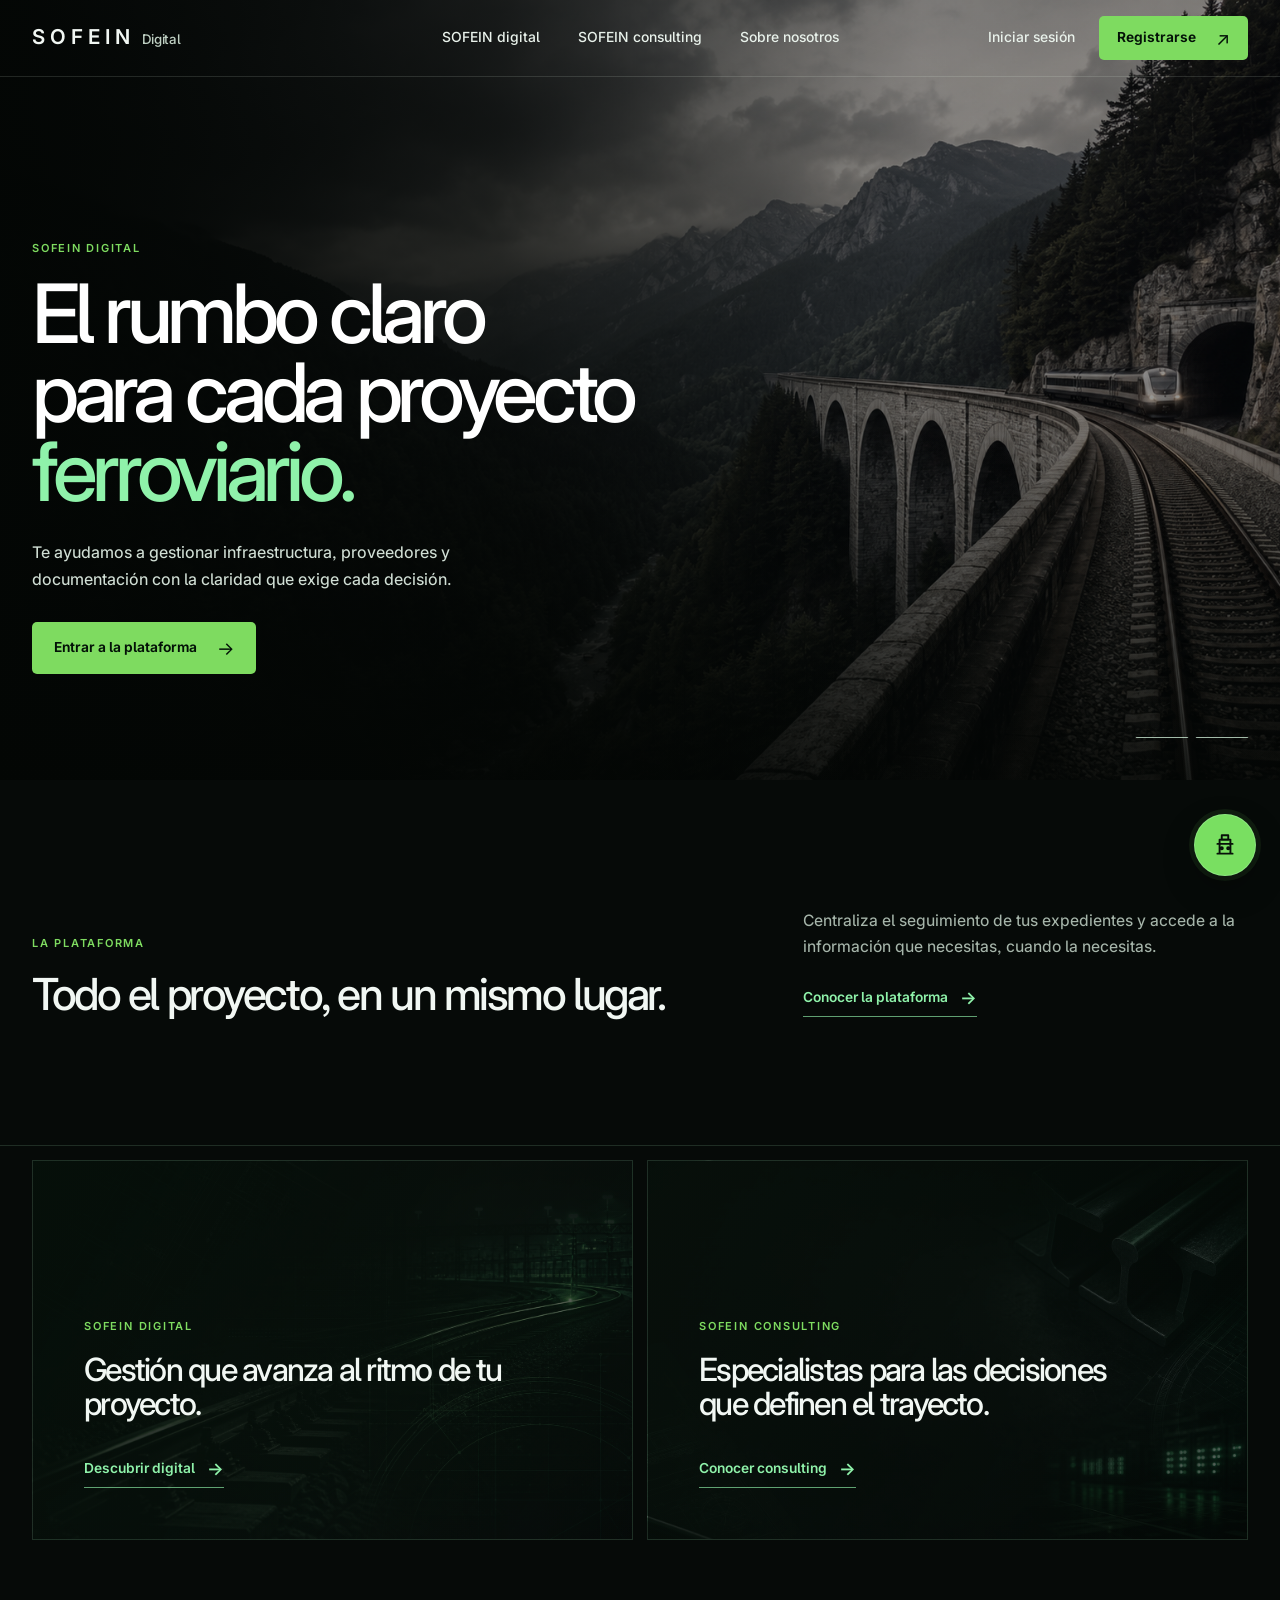
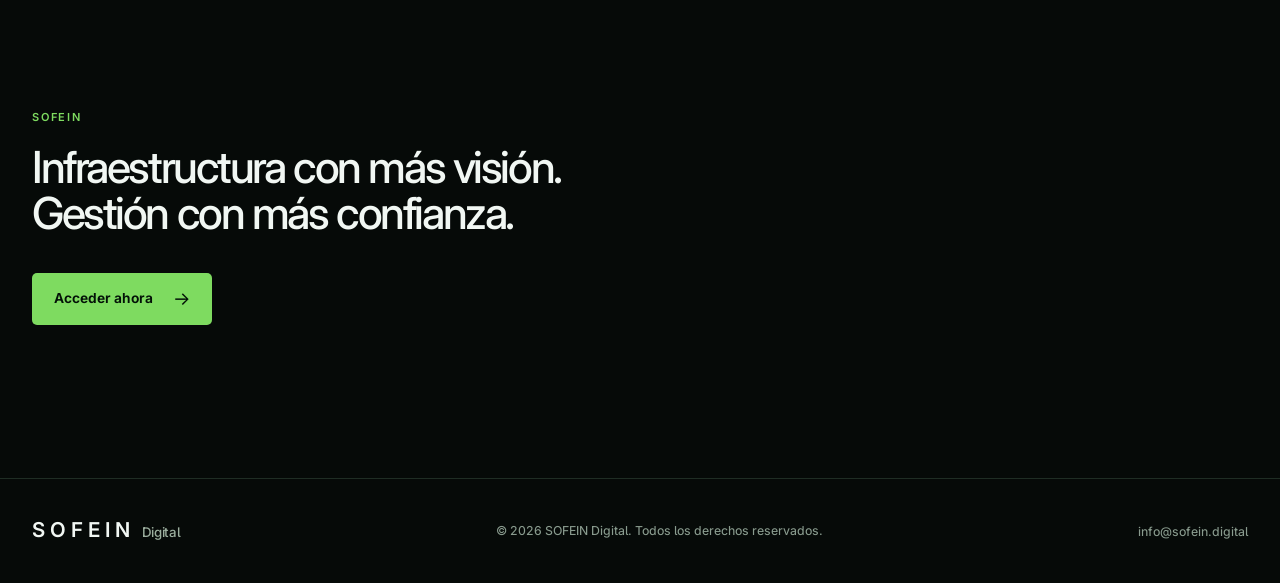
==== commit 3cac8188: "feat(ux): unificacion de diseno, purga de css obsoleto y mejoras de usabilidad mobile y desktop con " ====
--- a/index.html
+++ b/index.html
@@ -44,155 +44,6 @@
       <section class="digital-services" id="consulting"><div class="digital-shell digital-services-grid"><article class="digital-service-card"><p class="digital-index">SOFEIN DIGITAL</p><h2>Gestión que avanza al ritmo de tu proyecto.</h2><a class="digital-text-link" href="app.html#admin">Descubrir digital <span aria-hidden="true">→</span></a></article><article class="digital-service-card consulting-card"><p class="digital-index">SOFEIN CONSULTING</p><h2>Especialistas para las decisiones que definen el trayecto.</h2><a class="digital-text-link" href="consulting.html">Conocer consulting <span aria-hidden="true">→</span></a></article></div></section>
 
       <section class="digital-cta" id="nosotros"><div class="digital-shell digital-cta-inner"><p class="digital-index">SOFEIN</p><h2>Infraestructura con más visión.<br />Gestión con más confianza.</h2><a class="digital-button digital-button-large" href="app.html#admin">Acceder ahora <span aria-hidden="true">→</span></a></div></section>
-      <section class="hero">
-        <div class="container hero-inner">
-          <span class="pill-tag"><i></i> Plataforma B2B para soporte ferroviario</span>
-          <h1>Trazabilidad documental para operaciones ferroviarias.</h1>
-          <p class="hero-sub">
-            SOFEIN centraliza requisitos, proveedores, documentos y estados de
-            cada expediente para que cliente, proveedor y administracion trabajen
-            sobre una misma fuente de verdad.
-          </p>
-          <div class="hero-actions">
-            <a class="button primary" href="app.html#admin">Abrir administracion</a>
-            <a class="button ghost" href="app.html#cliente">Ver portal cliente</a>
-          </div>
-          <div class="hero-proof" aria-label="Resumen de valor">
-            <span><strong>Cliente</strong> seguimiento claro</span>
-            <span><strong>Proveedor</strong> entregables definidos</span>
-            <span><strong>SOFEIN</strong> control documental</span>
-          </div>
-        </div>
-
-        <div class="hero-media" aria-hidden="true">
-          <img src="assets/rail-hero.png" alt="" />
-          <div class="hero-media-card">
-            <span class="status-pill validated">Documentacion validada</span>
-            <strong>RFQ-2026-014</strong>
-            <small>Traviesas PR-22 · Fabricacion</small>
-          </div>
-        </div>
-
-        <div class="container">
-          <div class="trust">
-            <span>Expedientes</span><span>Trazabilidad por fases</span><span>Control documental</span><span>Firma e informes</span>
-          </div>
-        </div>
-      </section>
-
-      <section class="section visual-steel" id="valor">
-        <div class="container">
-          <div class="section-head">
-            <p class="eyebrow">Producto</p>
-            <h2>Una herramienta privada para ordenar lo que hoy vive en correos, llamadas y documentos sueltos.</h2>
-          </div>
-          <div class="value-grid">
-            <article class="value-card">
-              <h3>Visibilidad para cliente</h3>
-              <p>Estado del expediente, documentos disponibles, pendientes y proximos pasos sin depender de llamadas.</p>
-            </article>
-            <article class="value-card">
-              <h3>Control documental</h3>
-              <p>Cada archivo queda ligado a una fase, un responsable y un estado de revision.</p>
-            </article>
-            <article class="value-card">
-              <h3>Gestion SOFEIN</h3>
-              <p>Administracion prioriza expedientes, valida documentos y mantiene informado al cliente.</p>
-            </article>
-          </div>
-        </div>
-      </section>
-
-      <section class="section tight premium-band visual-rail">
-        <div class="container">
-          <div class="section-head left">
-            <p class="eyebrow">Accesos por rol</p>
-            <h2>Cada actor ve solo lo que necesita.</h2>
-          </div>
-          <div class="portal-entry">
-            <a class="portal-card" href="app.html#cliente">
-              <span class="pc-num">01</span>
-              <h3>Portal cliente</h3>
-              <p>Estado de pedidos, documentos entregados y pendientes, firma e informes descargables.</p>
-              <span class="pc-link">Entrar al portal &rarr;</span>
-            </a>
-            <a class="portal-card" href="app.html#proveedor">
-              <span class="pc-num">02</span>
-              <h3>Portal proveedor</h3>
-              <p>Solicitudes compatibles, requisitos, documentacion pendiente y perfil de homologacion.</p>
-              <span class="pc-link">Entrar al portal &rarr;</span>
-            </a>
-            <a class="portal-card important" href="app.html#admin">
-              <span class="pc-num">03</span>
-              <h3>Administracion SOFEIN</h3>
-              <p>Expedientes, validaciones, trazabilidad editable, matching de proveedores y reportes.</p>
-              <span class="pc-link">Entrar al panel &rarr;</span>
-            </a>
-          </div>
-        </div>
-      </section>
-
-      <section class="section visual-steel visual-right" id="trazabilidad">
-        <div class="container">
-          <div class="section-head">
-            <p class="eyebrow">Trazabilidad</p>
-            <h2>Un expediente, siete fases, documentos asociados.</h2>
-            <p>El usuario pulsa una fase y ve que esta entregado, que falta y que debe validarse antes de avanzar.</p>
-          </div>
-          <div class="phase-grid">
-            <article><span class="pg-icon" aria-hidden="true"><svg viewBox="0 0 24 24"><path d="M14 2H6a2 2 0 0 0-2 2v16a2 2 0 0 0 2 2h12a2 2 0 0 0 2-2V8z"/><path d="M14 2v6h6"/></svg></span><h3>Inicio del tramite</h3><p>Solicitud creada y requisitos iniciales cargados.</p></article>
-            <article><span class="pg-icon" aria-hidden="true"><svg viewBox="0 0 24 24"><path d="M16 21v-2a4 4 0 0 0-4-4H6a4 4 0 0 0-4 4v2"/><circle cx="9" cy="7" r="4"/><path d="M22 21v-2a4 4 0 0 0-3-3.87"/><path d="M16 3.13a4 4 0 0 1 0 7.75"/></svg></span><h3>Validacion proveedor</h3><p>Comparativa y seleccion validada por SOFEIN.</p></article>
-            <article><span class="pg-icon" aria-hidden="true"><svg viewBox="0 0 24 24"><path d="M14 2H6a2 2 0 0 0-2 2v16a2 2 0 0 0 2 2h12a2 2 0 0 0 2-2V8z"/><path d="M14 2v6h6"/><path d="M9 13h6M9 17h4"/></svg></span><h3>Presupuesto</h3><p>Oferta entregada, revisada y firmada.</p></article>
-            <article><span class="pg-icon" aria-hidden="true"><svg viewBox="0 0 24 24"><circle cx="12" cy="12" r="3"/><path d="M19.4 15a1.7 1.7 0 0 0 .34 1.88l.06.06a2 2 0 1 1-2.83 2.83l-.06-.06A1.7 1.7 0 0 0 15 19.4a1.7 1.7 0 0 0-1 .6V20a2 2 0 1 1-4 0v-.09a1.7 1.7 0 0 0-1-.6 1.7 1.7 0 0 0-1.88.34l-.06.06a2 2 0 1 1-2.83-2.83l.06-.06A1.7 1.7 0 0 0 4.6 15a1.7 1.7 0 0 0-.6-1H4a2 2 0 1 1 0-4h.09a1.7 1.7 0 0 0 .6-1 1.7 1.7 0 0 0-.34-1.88l-.06-.06a2 2 0 1 1 2.83-2.83l.06.06A1.7 1.7 0 0 0 9 4.6a1.7 1.7 0 0 0 1-.6V4a2 2 0 1 1 4 0v.09a1.7 1.7 0 0 0 1 .6 1.7 1.7 0 0 0 1.88-.34l.06-.06a2 2 0 1 1 2.83 2.83l-.06.06A1.7 1.7 0 0 0 19.4 9c.23.31.43.65.6 1H20a2 2 0 1 1 0 4h-.09a1.7 1.7 0 0 0-.51 1z"/></svg></span><h3>Fabricacion</h3><p>Produccion del lote y certificados asociados.</p></article>
-            <article><span class="pg-icon" aria-hidden="true"><svg viewBox="0 0 24 24"><path d="M10 17h4V5H2v12h3"/><path d="M14 17h1"/><path d="M14 8h4l4 4v5h-3"/><circle cx="7" cy="17" r="2"/><circle cx="17" cy="17" r="2"/></svg></span><h3>Salida de fabrica</h3><p>Aviso automatico al confirmar la salida.</p></article>
-            <article><span class="pg-icon" aria-hidden="true"><svg viewBox="0 0 24 24"><path d="m16 16 2 2 4-4"/><path d="M21 10V8a2 2 0 0 0-1-1.73l-7-4a2 2 0 0 0-2 0l-7 4A2 2 0 0 0 3 8v8a2 2 0 0 0 1 1.73l7 4a2 2 0 0 0 2 0l2-1.14"/><path d="m3.3 7 8.7 5 8.7-5"/><path d="M12 22V12"/></svg></span><h3>Entrega</h3><p>Recepcion en destino y conformidad del cliente.</p></article>
-            <article><span class="pg-icon" aria-hidden="true"><svg viewBox="0 0 24 24"><path d="M9 5h6"/><path d="M9 3h6v4H9z"/><path d="M5 5H4a2 2 0 0 0-2 2v12a2 2 0 0 0 2 2h16a2 2 0 0 0 2-2V7a2 2 0 0 0-2-2h-1"/><path d="m9 14 2 2 4-4"/></svg></span><h3>Cierre y reporte</h3><p>Reporte final de trazabilidad disponible.</p></article>
-          </div>
-        </div>
-      </section>
-
-      <section class="section tight visual-rail visual-left" id="estados">
-        <div class="container">
-          <div class="section-head left">
-            <p class="eyebrow">Estados claros</p>
-            <h2>Cada documento, un estado inequivoco.</h2>
-          </div>
-          <div class="legend-grid">
-            <article class="legend-card"><span class="status-pill pending">Pendiente</span><p>Requerido y todavia no aportado por el responsable.</p></article>
-            <article class="legend-card"><span class="status-pill delivered">Entregado</span><p>Subido por proveedor o cliente, a la espera de revision.</p></article>
-            <article class="legend-card"><span class="status-pill validated">Validado</span><p>Revisado y aceptado por SOFEIN. Correcto y en regla.</p></article>
-            <article class="legend-card"><span class="status-pill rejected">Rechazado</span><p>No cumple requisitos. Debe corregirse y reenviarse.</p></article>
-            <article class="legend-card"><span class="status-pill signed">Firmado</span><p>Documentacion firmada digitalmente con constancia legal.</p></article>
-          </div>
-        </div>
-      </section>
-
-      <section class="section visual-steel" id="plan">
-        <div class="container">
-          <div class="section-head">
-            <p class="eyebrow">Alcance recomendado</p>
-            <h2>Fase 1 acotada, solida y vendible.</h2>
-          </div>
-          <div class="phase-grid">
-            <article><span class="pg-num">01</span><h3>Portal privado</h3><p>Login por rol, paneles de cliente, proveedor y gestora, expedientes y permisos basicos.</p></article>
-            <article><span class="pg-num">02</span><h3>Trazabilidad</h3><p>Linea de fases configurable con estados, fechas, comentarios y avisos automaticos.</p></article>
-            <article><span class="pg-num">03</span><h3>Documentos</h3><p>Subida, validacion, versionado simple, firma digital integrada y descarga de reportes.</p></article>
-            <article><span class="pg-num">04</span><h3>Informes premium</h3><p>Plantillas de sostenibilidad como upsell, sin bloquear el nucleo operativo.</p></article>
-          </div>
-        </div>
-      </section>
-
-      <section class="section tight visual-rail">
-        <div class="container">
-          <div class="cta-band">
-            <div>
-              <h2>Lleva tu trazabilidad a un solo sitio.</h2>
-              <p>Explora los paneles de demo y comprueba el flujo completo entre cliente, proveedor y administracion.</p>
-            </div>
-            <a class="button primary" href="app.html#admin">Abrir la plataforma</a>
-          </div>
-        </div>
-      </section>
     </main>
 
     <footer class="digital-footer">
@@ -218,7 +69,7 @@
         const open = t.classList.toggle("nav-open");
         this.setAttribute("aria-expanded", String(open));
       });
-      t.querySelectorAll(".main-nav a").forEach(function (a) {
+      t.querySelectorAll(".digital-nav a").forEach(function (a) {
         a.addEventListener("click", function () { t.classList.remove("nav-open"); });
       });
 
--- a/styles.css
+++ b/styles.css
@@ -153,1012 +153,6 @@
   text-transform: uppercase;
 }
 
-/* ---------- Layout helpers ---------- */
-.container {
-  width: min(var(--maxw), 100% - (var(--gutter) * 2));
-  margin-inline: auto;
-}
-
-.section {
-  position: relative;
-  overflow: hidden;
-  padding-block: clamp(44px, 6vw, 76px);
-  border-top: 1px solid var(--border-soft);
-}
-
-.section > .container {
-  position: relative;
-  z-index: 1;
-}
-
-.section.visual-rail::before,
-.section.visual-steel::before {
-  content: "";
-  position: absolute;
-  inset: 0;
-  z-index: 0;
-  pointer-events: none;
-  opacity: 0.22;
-  filter: saturate(0.9) contrast(1.05);
-  background-position: center;
-  background-size: cover;
-  mask-image: radial-gradient(circle at 72% 42%, black 0, rgba(0, 0, 0, 0.88) 22%, rgba(0, 0, 0, 0.42) 54%, transparent 82%);
-}
-
-.section.visual-rail::before {
-  background-image: url("assets/premium-rail-bg.png");
-}
-
-.section.visual-steel::before {
-  background-image: url("assets/premium-steel-bg.png");
-}
-
-.section.visual-left::before {
-  transform: scaleX(-1);
-}
-
-.section.visual-right::before {
-  background-position: right center;
-}
-
-.section.visual-rail::after,
-.section.visual-steel::after {
-  content: "";
-  position: absolute;
-  inset: 0;
-  z-index: 0;
-  pointer-events: none;
-  background:
-    linear-gradient(90deg, var(--bg) 0%, rgba(3, 6, 4, 0.68) 28%, rgba(3, 6, 4, 0.42) 52%, var(--bg) 100%),
-    linear-gradient(180deg, var(--bg) 0%, transparent 22%, transparent 72%, var(--bg) 100%);
-}
-
-.section.tight {
-  padding-block: clamp(32px, 4vw, 56px);
-}
-
-.section-head {
-  max-width: 720px;
-  margin: 0 auto 28px;
-  text-align: left;
-}
-
-.section-head p {
-  margin: 0;
-}
-
-/* ---------- Announcement bar ---------- */
-.announce {
-  display: flex;
-  align-items: center;
-  justify-content: center;
-  gap: 10px;
-  min-height: 34px;
-  padding: 6px 16px;
-  background: rgba(255, 255, 255, 0.025);
-  border-bottom: 1px solid var(--border-soft);
-  color: var(--muted);
-  font-size: 0.82rem;
-  text-align: center;
-}
-
-.announce strong {
-  color: var(--text);
-  font-weight: 600;
-}
-
-.announce a {
-  display: inline-flex;
-  align-items: center;
-  gap: 4px;
-  color: var(--accent);
-  font-weight: 600;
-}
-
-/* ---------- Landing topbar ---------- */
-.topbar {
-  position: sticky;
-  top: 0;
-  z-index: 40;
-  background: rgba(9, 11, 13, 0.9);
-  border-bottom: 1px solid var(--border-soft);
-  backdrop-filter: blur(12px);
-}
-
-.topbar-inner {
-  display: flex;
-  align-items: center;
-  justify-content: space-between;
-  gap: 20px;
-  height: 68px;
-  width: min(var(--maxw), 100% - (var(--gutter) * 2));
-  margin-inline: auto;
-}
-
-.brand {
-  display: flex;
-  align-items: center;
-  gap: 11px;
-}
-
-.brand-mark,
-.ws-mark {
-  display: grid;
-  place-items: center;
-  width: 32px;
-  height: 32px;
-  border-radius: 7px;
-  background: var(--surface-2);
-  border: 1px solid var(--border);
-  color: var(--accent);
-  font-weight: 800;
-  font-size: 1rem;
-  flex-shrink: 0;
-}
-
-.brand-logo,
-.workspace-logo {
-  display: block;
-  width: auto;
-  height: 22px;
-  padding: 4px 7px;
-  border: 1px solid rgba(16, 69, 29, 0.16);
-  border-radius: 6px;
-  background: #f2fff5;
-  box-sizing: content-box;
-}
-
-.workspace-logo {
-  height: 20px;
-  padding: 5px 8px;
-}
-
-.brand strong {
-  display: block;
-  font-size: 0.98rem;
-  font-weight: 600;
-}
-
-.brand small,
-.user small {
-  display: block;
-  color: var(--subtle);
-  font-size: 0.72rem;
-}
-
-.main-nav {
-  display: flex;
-  align-items: center;
-  gap: 2px;
-}
-
-.main-nav a {
-  padding: 8px 13px;
-  border-radius: 6px;
-  color: var(--muted);
-  font-size: 0.9rem;
-  font-weight: 500;
-  transition: color 0.15s, background 0.15s;
-}
-
-.main-nav a:hover {
-  color: var(--text);
-  background: var(--surface-2);
-}
-
-.topbar-actions {
-  display: flex;
-  align-items: center;
-  gap: 10px;
-}
-
-.nav-toggle {
-  display: none;
-  width: 40px;
-  height: 40px;
-  border: 1px solid var(--border);
-  border-radius: 8px;
-  background: var(--surface);
-  cursor: pointer;
-}
-
-.nav-toggle svg {
-  display: block;
-  margin: auto;
-}
-
-/* ---------- Buttons ---------- */
-.button {
-  display: inline-flex;
-  align-items: center;
-  justify-content: center;
-  gap: 8px;
-  min-height: 40px;
-  padding: 0 18px;
-  border: 1px solid var(--border);
-  border-radius: 6px;
-  background: var(--surface);
-  color: var(--text);
-  font-size: 0.9rem;
-  font-weight: 600;
-  cursor: pointer;
-  transition: background 0.15s, border-color 0.15s, transform 0.1s;
-}
-
-.button:hover {
-  background: var(--hover);
-  border-color: var(--border-strong);
-}
-
-.button:active {
-  transform: translateY(1px);
-}
-
-.button.primary {
-  background: var(--accent);
-  border-color: transparent;
-  color: var(--accent-ink);
-  font-weight: 650;
-}
-
-.button.primary:hover {
-  background: var(--accent-2);
-}
-
-.button.ghost {
-  background: transparent;
-  border-color: var(--border);
-}
-
-.button.compact {
-  min-height: 36px;
-  padding-inline: 14px;
-  font-size: 0.85rem;
-}
-
-.button.block {
-  width: 100%;
-}
-
-/* ---------- Landing hero ---------- */
-.hero {
-  position: relative;
-  overflow: hidden;
-  background:
-    linear-gradient(180deg, rgba(9, 11, 13, 0.72), rgba(9, 11, 13, 0.92)),
-    linear-gradient(90deg, rgba(9, 11, 13, 0.92), rgba(9, 11, 13, 0.72)),
-    url("assets/rail-hero.png") center 38% / cover no-repeat;
-}
-
-.hero-inner {
-  position: relative;
-  text-align: left;
-  padding-block: clamp(58px, 8vw, 94px) clamp(30px, 4vw, 46px);
-}
-
-.hero .pill-tag {
-  display: inline-flex;
-  align-items: center;
-  gap: 8px;
-  margin-bottom: 18px;
-  padding: 6px 14px;
-  border: 1px solid var(--border);
-  border-radius: var(--radius-pill);
-  background: rgba(255, 255, 255, 0.035);
-  color: var(--muted);
-  font-size: 0.8rem;
-  font-weight: 500;
-}
-
-.hero .pill-tag i {
-  width: 7px;
-  height: 7px;
-  border-radius: var(--radius-pill);
-  background: var(--accent);
-}
-
-.hero h1 {
-  max-width: 820px;
-  margin-bottom: 18px;
-  font-size: clamp(2.45rem, 5.7vw, 4.65rem);
-  font-weight: 620;
-  line-height: 1;
-}
-
-.hero-sub {
-  max-width: 620px;
-  font-size: 1rem;
-  color: #b5c0ca;
-}
-
-.hero-actions {
-  display: flex;
-  flex-wrap: wrap;
-  gap: 12px;
-  justify-content: flex-start;
-  margin-top: 24px;
-}
-
-.hero-proof {
-  display: flex;
-  flex-wrap: wrap;
-  justify-content: flex-start;
-  gap: 10px;
-  margin-top: 24px;
-}
-
-.hero-proof span {
-  display: inline-flex;
-  align-items: center;
-  gap: 8px;
-  min-height: 32px;
-  padding: 0 12px;
-  border: 1px solid var(--border);
-  border-radius: 6px;
-  background: rgba(255, 255, 255, 0.035);
-  color: var(--muted);
-  font-size: 0.82rem;
-}
-
-.hero-proof strong {
-  color: var(--text);
-  font-weight: 650;
-}
-
-.hero-media {
-  position: relative;
-  width: min(1040px, 100% - (var(--gutter) * 2));
-  height: clamp(220px, 28vw, 340px);
-  margin: 18px auto 0;
-  overflow: hidden;
-  border: 1px solid var(--border);
-  border-radius: 8px;
-  background: var(--surface);
-}
-
-.hero-media img {
-  width: 100%;
-  height: 100%;
-  object-fit: cover;
-  filter: saturate(0.88) contrast(1.04) brightness(0.72);
-}
-
-.hero-media::after {
-  content: "";
-  position: absolute;
-  inset: 0;
-  background:
-    linear-gradient(90deg, rgba(8, 10, 13, 0.34), transparent 42%),
-    linear-gradient(0deg, rgba(8, 10, 13, 0.5), transparent 62%);
-}
-
-.hero-media-card {
-  position: absolute;
-  z-index: 1;
-  left: 22px;
-  bottom: 22px;
-  display: grid;
-  gap: 5px;
-  min-width: min(320px, calc(100% - 44px));
-  padding: 16px;
-  border: 1px solid rgba(255, 255, 255, 0.12);
-  border-radius: 8px;
-  background: rgba(10, 14, 18, 0.76);
-  backdrop-filter: blur(16px);
-}
-
-.hero-media-card strong {
-  margin-top: 4px;
-  font-size: 1.1rem;
-}
-
-.hero-media-card small {
-  color: var(--muted);
-}
-
-.trust {
-  display: flex;
-  flex-wrap: wrap;
-  justify-content: flex-start;
-  gap: 12px 28px;
-  width: min(var(--maxw), 100% - (var(--gutter) * 2));
-  margin: 28px auto 0;
-  color: var(--subtle);
-  font-size: 0.78rem;
-  letter-spacing: 0.1em;
-  text-transform: uppercase;
-}
-
-/* ---------- Value cards ---------- */
-.value-grid,
-.portal-entry {
-  display: grid;
-  grid-template-columns: repeat(3, 1fr);
-  gap: 12px;
-}
-
-.value-card {
-  padding: 20px;
-  border: 1px solid var(--border);
-  border-radius: 8px;
-  background: rgba(13, 19, 15, 0.86);
-  backdrop-filter: blur(14px);
-}
-
-.value-card h3 {
-  margin-bottom: 8px;
-}
-
-.value-card p {
-  margin: 0;
-  font-size: 0.92rem;
-}
-
-/* ---------- Portal access cards ---------- */
-.portal-card {
-  display: flex;
-  flex-direction: column;
-  padding: 20px;
-  min-height: 190px;
-  border: 1px solid var(--border);
-  border-radius: 8px;
-  background: rgba(13, 19, 15, 0.86);
-  backdrop-filter: blur(14px);
-  transition: border-color 0.15s, background 0.15s;
-}
-
-.portal-card:hover {
-  border-color: var(--border-strong);
-  background: var(--surface-2);
-}
-
-.pc-num,
-.pg-num {
-  display: inline-block;
-  margin-bottom: 18px;
-  color: var(--accent);
-  font-weight: 700;
-  font-size: 0.85rem;
-}
-
-.pg-icon {
-  display: grid;
-  place-items: center;
-  width: 38px;
-  height: 38px;
-  margin-bottom: 18px;
-  border: 1px solid var(--accent-border);
-  border-radius: var(--radius-pill);
-  background: var(--accent-soft);
-  color: var(--accent);
-}
-
-.pg-icon svg {
-  width: 18px;
-  height: 18px;
-  fill: none;
-  stroke: currentColor;
-  stroke-width: 1.8;
-  stroke-linecap: round;
-  stroke-linejoin: round;
-}
-
-.portal-card h3 {
-  margin-bottom: 8px;
-  font-size: 1.05rem;
-}
-
-.portal-card p {
-  margin: 0 0 18px;
-  font-size: 0.9rem;
-}
-
-.pc-link {
-  margin-top: auto;
-  color: var(--accent);
-  font-weight: 600;
-  font-size: 0.88rem;
-}
-
-.portal-card.important,
-.cta-band {
-  background: linear-gradient(180deg, rgba(100, 216, 202, 0.06), var(--surface));
-}
-
-.premium-band {
-  background: linear-gradient(180deg, transparent, rgba(255, 255, 255, 0.018), transparent);
-}
-
-/* ---------- Rail tracker ---------- */
-.rail-scroll {
-  overflow-x: auto;
-  padding: 10px 0 12px;
-  -webkit-overflow-scrolling: touch;
-  scrollbar-width: thin;
-}
-
-.rail-tracker {
-  --rail-axis: 25px;
-  --rail-inset: calc(100% / 14);
-  position: relative;
-  isolation: isolate;
-  display: grid;
-  grid-template-columns: repeat(7, minmax(104px, 1fr));
-  gap: 10px;
-  min-width: 820px;
-  padding: 6px 0 4px;
-}
-
-.rail-tracker::before {
-  content: "";
-  position: absolute;
-  z-index: 0;
-  left: var(--rail-inset);
-  right: var(--rail-inset);
-  top: var(--rail-axis);
-  height: 3px;
-  transform: translateY(-50%);
-  border-radius: var(--radius-pill);
-  background: var(--border-strong);
-  pointer-events: none;
-}
-
-.rail-tracker::after {
-  content: "";
-  position: absolute;
-  z-index: 0;
-  left: var(--rail-inset);
-  top: var(--rail-axis);
-  width: var(--progress, 50%);
-  height: 3px;
-  transform: translateY(-50%);
-  border-radius: var(--radius-pill);
-  background: var(--accent);
-  pointer-events: none;
-}
-
-.phase-button {
-  position: relative;
-  z-index: 1;
-  display: grid;
-  grid-template-rows: 38px minmax(38px, auto) 18px;
-  justify-items: center;
-  align-items: start;
-  gap: 10px;
-  min-height: 108px;
-  border: 0;
-  background: transparent;
-  color: var(--text);
-  cursor: pointer;
-  text-align: center;
-  padding: 0 6px;
-}
-
-.phase-dot {
-  position: relative;
-  z-index: 2;
-  display: grid;
-  place-items: center;
-  width: 38px;
-  height: 38px;
-  border: 2px solid var(--border-strong);
-  border-radius: var(--radius-pill);
-  background: var(--surface);
-  color: var(--subtle);
-  box-shadow: 0 0 0 7px var(--surface);
-  font-weight: 700;
-  font-size: 0.85rem;
-  transition: transform 0.12s, border-color 0.15s;
-}
-
-.phase-dot svg {
-  width: 17px;
-  height: 17px;
-}
-
-.phase-button:hover .phase-dot {
-  transform: translateY(-2px);
-  border-color: var(--muted);
-}
-
-.phase-button:focus {
-  outline: 0;
-}
-
-.phase-button:focus-visible .phase-dot {
-  box-shadow: 0 0 0 4px var(--accent-soft);
-}
-
-.phase-button.done .phase-dot {
-  border-color: var(--accent);
-  color: var(--accent);
-  background: var(--accent-soft);
-}
-
-.phase-button.current .phase-dot {
-  border-color: var(--accent);
-  background: var(--accent);
-  color: var(--accent-ink);
-}
-
-.phase-button.active .phase-dot {
-  outline: 3px solid var(--accent-soft);
-}
-
-.phase-button strong {
-  max-width: 116px;
-  font-size: 0.8rem;
-  font-weight: 600;
-  line-height: 1.2;
-}
-
-.phase-button small {
-  color: var(--subtle);
-  font-size: 0.74rem;
-}
-
-.phase-detail {
-  display: grid;
-  grid-template-columns: minmax(240px, 0.68fr) minmax(0, 1.32fr);
-  gap: 18px;
-  margin-top: 18px;
-  padding: 18px;
-  border: 1px solid var(--border);
-  border-radius: var(--radius);
-  background: var(--bg-2);
-}
-
-.phase-copy h2 {
-  margin-bottom: 8px;
-  font-size: 1.28rem;
-}
-
-.phase-copy p {
-  margin-bottom: 0;
-  font-size: 0.92rem;
-}
-
-.doc-columns {
-  display: grid;
-  grid-template-columns: 1fr 1fr;
-  gap: 14px;
-}
-
-.doc-box h4 {
-  margin: 0 0 12px;
-  color: var(--subtle);
-  font-size: 0.68rem;
-  font-weight: 600;
-  letter-spacing: 0.12em;
-  text-transform: uppercase;
-}
-
-/* ---------- Status pills ---------- */
-.status-pill {
-  display: inline-flex;
-  align-items: center;
-  gap: 6px;
-  min-height: 23px;
-  padding: 2px 9px;
-  border-radius: var(--radius-pill);
-  background: var(--surface-3);
-  color: var(--muted);
-  font-size: 0.76rem;
-  font-weight: 600;
-  white-space: nowrap;
-}
-
-.status-pill::before {
-  content: "";
-  width: 6px;
-  height: 6px;
-  border-radius: var(--radius-pill);
-  background: currentColor;
-}
-
-.status-pill.pending { background: var(--st-pending-bg); color: var(--st-pending); }
-.status-pill.delivered { background: var(--st-delivered-bg); color: var(--st-delivered); }
-.status-pill.validated { background: var(--st-validated-bg); color: var(--st-validated); }
-.status-pill.rejected { background: var(--st-rejected-bg); color: var(--st-rejected); }
-.status-pill.signed { background: var(--st-signed-bg); color: var(--st-signed); }
-.status-pill.premium { background: var(--st-signed-bg); color: var(--st-signed); }
-.status-pill.warning { background: var(--st-pending-bg); color: var(--st-pending); }
-.status-pill.accent { background: var(--accent-soft); color: var(--accent); }
-
-/* ---------- Status legend ---------- */
-.legend-grid {
-  display: grid;
-  grid-template-columns: repeat(5, 1fr);
-  gap: 12px;
-}
-
-.legend-card {
-  min-height: 130px;
-  padding: 20px;
-  border: 1px solid var(--border);
-  border-radius: 8px;
-  background: rgba(13, 19, 15, 0.86);
-  backdrop-filter: blur(14px);
-}
-
-.legend-card .status-pill {
-  margin-bottom: 14px;
-}
-
-.legend-card p {
-  margin: 0;
-  font-size: 0.85rem;
-}
-
-/* ---------- Scope grid ---------- */
-.phase-grid {
-  display: grid;
-  grid-template-columns: repeat(4, 1fr);
-  gap: 12px;
-}
-
-.phase-grid article {
-  padding: 20px;
-  border: 1px solid var(--border);
-  border-radius: 8px;
-  background: rgba(13, 19, 15, 0.86);
-  backdrop-filter: blur(14px);
-}
-
-.phase-grid h3 {
-  margin-bottom: 8px;
-}
-
-.phase-grid p {
-  margin: 0;
-  font-size: 0.88rem;
-}
-
-/* ---------- CTA band ---------- */
-.cta-band {
-  display: grid;
-  grid-template-columns: 1fr auto;
-  align-items: center;
-  gap: 22px;
-  padding: clamp(28px, 4vw, 48px);
-  border: 1px solid var(--border);
-  border-radius: 8px;
-}
-
-.cta-band h2 {
-  margin-bottom: 8px;
-}
-
-.cta-band p {
-  margin: 0;
-  max-width: 540px;
-}
-
-/* ---------- Footer ---------- */
-.site-footer {
-  border-top: 1px solid var(--border-soft);
-  background: var(--bg);
-}
-
-.footer-inner {
-  display: flex;
-  flex-wrap: wrap;
-  align-items: center;
-  justify-content: space-between;
-  gap: 16px;
-  width: min(var(--maxw), 100% - (var(--gutter) * 2));
-  margin-inline: auto;
-  padding-block: 28px;
-}
-
-.footer-inner p {
-  margin: 0;
-  font-size: 0.84rem;
-  color: var(--subtle);
-}
-
-.footer-links {
-  display: flex;
-  flex-wrap: wrap;
-  gap: 18px;
-}
-
-.footer-links a {
-  color: var(--muted);
-  font-size: 0.84rem;
-}
-
-.footer-links a:hover {
-  color: var(--accent);
-}
-
-/* ============================================================
-   APP SHELL (SPA)
-   ============================================================ */
-.app {
-  display: grid;
-  grid-template-columns: var(--sidebar-w) minmax(0, 1fr);
-  min-height: 100vh;
-  background: var(--bg);
-}
-
-/* Sidebar */
-.sidebar {
-  position: sticky;
-  top: 0;
-  align-self: start;
-  height: 100vh;
-  display: flex;
-  flex-direction: column;
-  gap: 4px;
-  padding: 14px 12px;
-  border-right: 1px solid var(--border-soft);
-  background: var(--bg-2);
-  overflow-y: auto;
-}
-
-.workspace-switch {
-  display: flex;
-  flex-direction: column;
-  align-items: flex-start;
-  gap: 7px;
-  padding: 11px 10px;
-  margin-bottom: 16px;
-  border: 1px solid var(--border);
-  border-radius: var(--radius-sm);
-  background: var(--surface);
-}
-
-.workspace-switch strong {
-  display: block;
-  font-size: 0.9rem;
-  font-weight: 600;
-}
-
-.workspace-switch small {
-  display: block;
-  color: var(--subtle);
-  font-size: 0.72rem;
-}
-
-.nav-group {
-  margin-top: 14px;
-  padding: 0 10px 6px;
-  color: var(--subtle);
-  font-size: 0.66rem;
-  font-weight: 600;
-  letter-spacing: 0.12em;
-  text-transform: uppercase;
-}
-
-.nav-link {
-  display: flex;
-  align-items: center;
-  gap: 11px;
-  padding: 9px 10px;
-  border-radius: 6px;
-  color: var(--muted);
-  font-size: 0.9rem;
-  font-weight: 500;
-  cursor: pointer;
-  transition: background 0.15s, color 0.15s;
-}
-
-.nav-link:hover {
-  background: var(--surface-2);
-  color: var(--text);
-}
-
-.nav-link.is-active {
-  background: var(--surface-2);
-  color: var(--text);
-}
-
-.nav-link svg {
-  flex-shrink: 0;
-  color: var(--subtle);
-}
-
-.nav-link.is-active svg {
-  color: var(--accent);
-}
-
-.nav-link .count {
-  margin-left: auto;
-  min-width: 20px;
-  height: 20px;
-  padding: 0 6px;
-  display: grid;
-  place-items: center;
-  border-radius: var(--radius-pill);
-  background: var(--surface-3);
-  color: var(--muted);
-  font-size: 0.72rem;
-  font-weight: 600;
-}
-
-.sidebar-foot {
-  margin-top: auto;
-  padding-top: 12px;
-  border-top: 1px solid var(--border-soft);
-}
-
-.user {
-  display: flex;
-  align-items: center;
-  gap: 11px;
-  padding: 8px 10px;
-  border-radius: var(--radius-sm);
-}
-
-.user:hover {
-  background: var(--surface-2);
-}
-
-.avatar {
-  display: grid;
-  place-items: center;
-  width: 32px;
-  height: 32px;
-  border-radius: var(--radius-pill);
-  background: var(--surface-3);
-  border: 1px solid var(--border-strong);
-  color: var(--text);
-  font-weight: 700;
-  font-size: 0.8rem;
-  flex-shrink: 0;
-}
-
-.user strong {
-  display: block;
-  font-size: 0.85rem;
-  font-weight: 600;
-}
-
-/* Main column */
-.main {
-  position: relative;
-  overflow: hidden;
-  display: flex;
-  flex-direction: column;
-  min-width: 0;
-  background:
-    linear-gradient(180deg, rgba(255, 255, 255, 0.012), transparent 200px),
-    var(--bg);
-}
-
-.main::before {
-  content: "";
-  position: fixed;
-  inset: 0 0 0 var(--sidebar-w);
-  z-index: 0;
-  pointer-events: none;
-  opacity: 0.16;
-  background:
-    linear-gradient(90deg, var(--bg) 0%, rgba(3, 6, 4, 0.78) 40%, rgba(3, 6, 4, 0.42) 100%),
-    linear-gradient(180deg, rgba(3, 6, 4, 0.96), rgba(3, 6, 4, 0.7) 42%, var(--bg) 100%),
-    url("assets/premium-steel-bg.png") right top / min(980px, 88vw) auto no-repeat;
-}
-
-.main > * {
-  position: relative;
-  z-index: 1;
-}
-
-.app-topbar {
-  position: sticky;
-  top: 0;
-  z-index: 30;
-  display: flex;
-  align-items: center;
-  gap: 14px;
-  height: 60px;
-  padding: 0 clamp(16px, 3vw, 30px);
-  border-bottom: 1px solid var(--border-soft);
-  background: rgba(9, 11, 13, 0.9);
-  backdrop-filter: blur(12px);
-}
-
 .crumbs {
   display: flex;
   align-items: center;
@@ -1175,64 +169,6 @@
 .crumbs .here {
   color: var(--text);
   font-weight: 600;
-}
-
-.app-topbar .spacer {
-  flex: 1;
-}
-
-.icon-button {
-  position: relative;
-  display: grid;
-  place-items: center;
-  width: 38px;
-  height: 38px;
-  border: 1px solid var(--border);
-  border-radius: 8px;
-  background: var(--surface);
-  color: var(--muted);
-  cursor: pointer;
-}
-
-.icon-button:hover {
-  color: var(--text);
-  background: var(--surface-2);
-}
-
-.icon-button .dot {
-  position: absolute;
-  top: 8px;
-  right: 9px;
-  width: 7px;
-  height: 7px;
-  border-radius: var(--radius-pill);
-  background: var(--accent);
-  border: 2px solid var(--surface);
-}
-
-.menu-button {
-  display: none;
-  width: 38px;
-  height: 38px;
-  border: 1px solid var(--border);
-  border-radius: 8px;
-  background: var(--surface);
-  cursor: pointer;
-}
-
-.menu-button svg {
-  display: block;
-  margin: auto;
-}
-
-.view {
-  display: grid;
-  gap: 16px;
-  align-content: start;
-  width: 100%;
-  max-width: 1120px;
-  margin-inline: auto;
-  padding: clamp(22px, 3vw, 30px) clamp(16px, 3vw, 30px) 64px;
 }
 
 .view-head {
@@ -1256,225 +192,10 @@
   font-size: 0.92rem;
 }
 
-.view-actions {
-  display: flex;
-  flex-wrap: wrap;
-  gap: 10px;
-}
-
-/* KPI cards */
-.kpis {
-  display: grid;
-  grid-template-columns: repeat(3, 1fr);
-  gap: 12px;
-}
-
-.kpi {
-  padding: 16px;
-  border: 1px solid var(--border);
-  border-radius: 8px;
-  background: var(--surface);
-}
-
-.kpi .label {
-  display: block;
-  margin-bottom: 10px;
-}
-
-.kpi strong {
-  display: block;
-  font-size: 1.45rem;
-  font-weight: 620;
-}
-
-.kpi small {
-  display: block;
-  margin-top: 4px;
-  color: var(--subtle);
-  font-size: 0.8rem;
-}
-
-.kpi .trend {
-  color: var(--st-validated);
-}
-
-/* Panels */
-.panel {
-  overflow: hidden;
-  border: 1px solid var(--border);
-  border-radius: 8px;
-  background: rgba(13, 19, 15, 0.9);
-  backdrop-filter: blur(16px);
-}
-
-.panel-head {
-  display: flex;
-  align-items: center;
-  justify-content: space-between;
-  flex-wrap: wrap;
-  gap: 14px;
-  padding: 16px;
-  border-bottom: 1px solid var(--border-soft);
-}
-
-.panel-head h2 {
-  margin-bottom: 2px;
-  font-size: 1.05rem;
-}
-
-.panel-head .label {
-  display: block;
-  margin-bottom: 6px;
-}
-
-.panel-body {
-  padding: 16px;
-}
-
-.panel-body.flush {
-  padding: 0;
-}
-
-.two-col {
-  display: grid;
-  grid-template-columns: minmax(0, 1fr) minmax(340px, 0.72fr);
-  gap: 16px;
-  align-items: start;
-}
-
 /* ---------- Data table (Attio-like) ---------- */
 .table-wrap {
   overflow-x: auto;
   -webkit-overflow-scrolling: touch;
-}
-
-.data-table {
-  width: 100%;
-  border-collapse: collapse;
-  font-size: 0.86rem;
-  min-width: 640px;
-}
-
-.data-table thead th {
-  position: sticky;
-  top: 0;
-  padding: 11px 16px;
-  text-align: left;
-  background: var(--surface-2);
-  border-bottom: 1px solid var(--border);
-  color: var(--subtle);
-  font-size: 0.68rem;
-  font-weight: 600;
-  letter-spacing: 0.1em;
-  text-transform: uppercase;
-  white-space: nowrap;
-}
-
-.data-table tbody td {
-  padding: 13px 16px;
-  border-bottom: 1px solid var(--border-soft);
-  vertical-align: middle;
-}
-
-.data-table tbody tr {
-  cursor: pointer;
-  transition: background 0.12s;
-}
-
-.data-table tbody tr:hover {
-  background: rgba(255, 255, 255, 0.03);
-}
-
-.data-table tbody tr:last-child td {
-  border-bottom: 0;
-}
-
-.data-table .strong {
-  color: var(--text);
-  font-weight: 600;
-}
-
-.data-table .muted {
-  color: var(--muted);
-}
-
-.cell-id {
-  font-variant-numeric: tabular-nums;
-  color: var(--muted);
-}
-
-.cell-main {
-  display: flex;
-  align-items: center;
-  gap: 11px;
-}
-
-.cell-ic {
-  display: grid;
-  place-items: center;
-  width: 30px;
-  height: 30px;
-  border-radius: 8px;
-  border: 1px solid var(--border);
-  background: var(--surface-2);
-  color: var(--muted);
-  flex-shrink: 0;
-}
-
-/* ---------- Document / requirement / report lists ---------- */
-.doc-list,
-.req-list,
-.report-list {
-  display: grid;
-  gap: 7px;
-}
-
-.doc-list .row,
-.req-list .row {
-  display: flex;
-  align-items: center;
-  justify-content: space-between;
-  gap: 14px;
-  padding: 11px 12px;
-  border: 1px solid var(--border-soft);
-  border-radius: var(--radius-sm);
-  background: var(--surface-2);
-}
-
-.doc-list .row .name {
-  display: flex;
-  align-items: center;
-  gap: 10px;
-  font-weight: 600;
-  font-size: 0.9rem;
-}
-
-.doc-list .row .name svg {
-  color: var(--subtle);
-  flex-shrink: 0;
-}
-
-.doc-list .row .meta {
-  color: var(--subtle);
-  font-size: 0.78rem;
-}
-
-.req-list .row .name {
-  font-weight: 600;
-  font-size: 0.9rem;
-}
-
-.req-list .row span {
-  color: var(--muted);
-  text-align: right;
-  font-size: 0.86rem;
-}
-
-/* filter chips */
-.chips {
-  display: flex;
-  flex-wrap: wrap;
-  gap: 8px;
 }
 
 .chip {
@@ -1500,24 +221,6 @@
   color: var(--accent);
 }
 
-/* ---------- Supplier matching ---------- */
-.requirement-grid {
-  display: grid;
-  grid-template-columns: repeat(3, 1fr);
-  gap: 14px;
-  margin-bottom: 18px;
-}
-
-label.field {
-  display: grid;
-  gap: 7px;
-  color: var(--subtle);
-  font-size: 0.78rem;
-  font-weight: 600;
-  letter-spacing: 0.06em;
-  text-transform: uppercase;
-}
-
 select {
   width: 100%;
   min-height: 42px;
@@ -1539,46 +242,6 @@
   outline-offset: 1px;
 }
 
-.supplier-list {
-  display: grid;
-  grid-template-columns: repeat(3, 1fr);
-  gap: 12px;
-}
-
-.supplier-card {
-  padding: 18px;
-  border: 1px solid var(--border);
-  border-radius: var(--radius-sm);
-  background: var(--surface-2);
-}
-
-.supplier-card .top {
-  display: flex;
-  align-items: center;
-  justify-content: space-between;
-  gap: 10px;
-  margin-bottom: 4px;
-}
-
-.supplier-card strong {
-  font-size: 0.95rem;
-  font-weight: 600;
-}
-
-.supplier-card small {
-  display: block;
-  color: var(--subtle);
-  font-size: 0.82rem;
-  line-height: 1.5;
-}
-
-.badges {
-  display: flex;
-  flex-wrap: wrap;
-  gap: 6px;
-  margin-top: 12px;
-}
-
 .badge {
   padding: 3px 9px;
   border: 1px solid var(--border);
@@ -1589,291 +252,18 @@
   font-weight: 500;
 }
 
-.match {
-  display: flex;
-  align-items: center;
-  gap: 12px;
-  margin-top: 16px;
-}
-
-.match-bar {
-  flex: 1;
-  height: 6px;
-  overflow: hidden;
-  border-radius: var(--radius-pill);
-  background: var(--surface-3);
-}
-
-.match-bar i {
-  display: block;
-  height: 100%;
-  border-radius: var(--radius-pill);
-  background: var(--accent);
-}
-
-.match b {
-  font-size: 0.85rem;
-  color: var(--accent);
-  font-variant-numeric: tabular-nums;
-}
-
-/* ---------- Score ring ---------- */
-.score-ring {
-  position: relative;
-  display: flex;
-  flex-direction: column;
-  align-items: center;
-  justify-content: center;
-  gap: 9px;
-  width: 160px;
-  height: 160px;
-  margin: 6px auto 4px;
-  border-radius: var(--radius-pill);
-  background: conic-gradient(var(--accent) 86%, var(--surface-3) 0);
-  text-align: center;
-}
-
-.score-ring::before {
-  content: "";
-  position: absolute;
-  z-index: 0;
-  inset: 12px;
-  border-radius: var(--radius-pill);
-  background: var(--surface);
-}
-
-.score-ring strong,
-.score-ring span {
-  position: relative;
-  z-index: 1;
-}
-
-.score-ring strong {
-  font-size: 1.9rem;
-  font-weight: 600;
-  line-height: 1;
-}
-
-.score-ring span {
-  color: var(--subtle);
-  font-size: 0.8rem;
-  line-height: 1;
-}
-
-/* ---------- Report list ---------- */
-.report-item {
-  display: flex;
-  align-items: center;
-  justify-content: space-between;
-  gap: 12px;
-  width: 100%;
-  min-height: 54px;
-  padding: 0 16px;
-  border: 1px solid var(--border-soft);
-  border-radius: var(--radius-sm);
-  background: var(--surface-2);
-  color: var(--text);
-  font-weight: 600;
-  font-size: 0.9rem;
-  text-align: left;
-  cursor: pointer;
-  transition: background 0.15s, border-color 0.15s;
-}
-
-.report-item:hover {
-  background: var(--hover);
-  border-color: var(--border);
-}
-
-.report-item .ri-left {
-  display: flex;
-  align-items: center;
-  gap: 11px;
-}
-
-.report-item .ri-left svg {
-  color: var(--subtle);
-}
-
-/* ---------- Info banner ---------- */
-.banner {
-  display: flex;
-  align-items: center;
-  gap: 12px;
-  padding: 14px 16px;
-  border: 1px solid var(--accent-border);
-  border-radius: 8px;
-  background: var(--accent-soft);
-  color: var(--text);
-  font-size: 0.88rem;
-}
-
-.banner svg {
-  color: var(--accent);
-  flex-shrink: 0;
-}
-
-/* sidebar scrim (mobile) */
-.scrim {
-  display: none;
-  position: fixed;
-  inset: 0;
-  z-index: 35;
-  background: rgba(0, 0, 0, 0.5);
-}
-
 /* ============================================================
    RESPONSIVE
    ============================================================ */
-@media (max-width: 1024px) {
-  .value-grid,
-  .portal-entry,
-  .phase-grid {
-    grid-template-columns: repeat(2, 1fr);
-  }
-
-  .legend-grid {
-    grid-template-columns: repeat(3, 1fr);
-  }
-
-  .two-col,
-  .phase-detail {
-    grid-template-columns: 1fr;
-  }
-}
-
-@media (max-width: 860px) {
-  .app {
-    grid-template-columns: 1fr;
-  }
-
-  .main::before {
-    inset: 0;
-    background-size: 900px auto;
-    opacity: 0.12;
-  }
-
-  .sidebar {
-    position: fixed;
-    top: 0;
-    left: 0;
-    z-index: 36;
-    width: 280px;
-    transform: translateX(-100%);
-    transition: transform 0.22s ease;
-  }
-
-  .app.nav-open .sidebar {
-    transform: translateX(0);
-  }
-
-  .app.nav-open .scrim {
-    display: block;
-  }
-
-  .menu-button {
-    display: block;
-  }
-}
-
 @media (max-width: 760px) {
-  .main-nav {
-    display: none;
-  }
-
-  .nav-toggle {
-    display: block;
-  }
-
-  .topbar.nav-open .main-nav {
-    display: flex;
-    position: absolute;
-    top: 68px;
-    left: 0;
-    right: 0;
-    flex-direction: column;
-    gap: 4px;
-    padding: 14px var(--gutter);
-    background: var(--surface);
-    border-bottom: 1px solid var(--border);
-  }
-
-  .value-grid,
-  .portal-entry,
-  .phase-grid,
-  .legend-grid,
-  .kpis,
-  .requirement-grid,
-  .supplier-list {
-    grid-template-columns: 1fr;
-  }
-
-  .doc-columns,
-  .cta-band {
-    grid-template-columns: 1fr;
-  }
-
   .view-head,
   .panel-head {
     align-items: stretch;
   }
-
-  .hero-inner {
-    padding-block: 64px 34px;
-  }
-
-  .hero h1 {
-    font-size: clamp(2.2rem, 13vw, 3.6rem);
-  }
-
-  .hero-proof {
-    justify-content: stretch;
-  }
-
-  .hero-proof span {
-    width: 100%;
-    justify-content: center;
-  }
-
-  .hero-media {
-    height: 230px;
-    width: calc(100% - 28px);
-  }
-
-  .hero-media-card {
-    left: 14px;
-    right: 14px;
-    bottom: 14px;
-    min-width: 0;
-  }
-
-  .trust {
-    width: calc(100% - 28px);
-  }
-
-  .view {
-    padding-inline: 14px;
-  }
-
-  .sidebar {
-    width: 286px;
-  }
-
-  .phase-detail {
-    padding: 14px;
-  }
-}
-
-@media (max-width: 480px) {
-  .hero-actions .button,
-  .view-actions .button {
-    width: 100%;
-  }
 }
 
 /* SOFEIN Digital landing. Scoped so the existing platform remains untouched. */
-.digital-landing { --digital-bg:#030604; --digital-text:#f1f7f3; --digital-muted:#a6b5aa; --digital-line:rgba(183,255,204,.14); --digital-green:#52df7f; background:var(--digital-bg); color:var(--digital-text); }
-.digital-landing main > .hero,.digital-landing main > .section,.digital-landing .site-footer { display:none; }
+.digital-landing { --digital-bg:#030604; --digital-text:#f1f7f3; --digital-muted:#a6b5aa; --digital-line:rgba(183,255,204,.14); --digital-green:#7edb60; background:var(--digital-bg); color:var(--digital-text); }
 .digital-shell { width:min(1280px,calc(100% - 64px)); margin-inline:auto; }.digital-header { position:absolute; z-index:5; inset:0 0 auto; border-bottom:1px solid rgba(235,250,240,.13); }.digital-header-inner { display:flex; min-height:76px; align-items:center; justify-content:space-between; gap:28px; }.digital-brand { display:inline-flex; align-items:baseline; gap:7px; flex-shrink:0; }.digital-brand-name { font-size:1.28rem; font-weight:600; letter-spacing:.24em; line-height:1; }.digital-brand-sub { color:#bfd0c3; font-size:.83rem; font-weight:500; letter-spacing:-.02em; }.digital-nav { display:flex; align-items:center; gap:10px; margin-left:auto; }.digital-nav a,.digital-login { color:#e9f2eb; padding:10px 14px; font-size:.87rem; font-weight:500; }.digital-nav a:hover,.digital-login:hover { color:var(--digital-green); }.digital-actions { display:flex; align-items:center; gap:10px; }.digital-button { display:inline-flex; align-items:center; justify-content:center; gap:20px; min-height:44px; padding:0 18px; border-radius:5px; background:var(--digital-green); color:#031107; font-size:.86rem; font-weight:650; transition:background .2s,transform .2s; }.digital-button:hover { background:#8ff2aa; transform:translateY(-1px); }.digital-button span { font-size:1.15rem; font-weight:400; }.digital-menu { display:none; border:0; background:transparent; color:white; padding:8px; }
 .digital-hero { position:relative; min-height:min(780px,100vh); overflow:hidden; display:flex; align-items:end; isolation:isolate; }.digital-hero-image { position:absolute; inset:0; z-index:-2; background:url('assets/digital-hero.png') center center/cover no-repeat; filter:saturate(.64) contrast(1.07) brightness(.63); }.digital-hero::after { content:''; position:absolute; inset:0; z-index:-1; background:linear-gradient(90deg,rgba(3,6,4,.93) 0%,rgba(3,6,4,.68) 39%,rgba(3,6,4,.08) 72%),linear-gradient(0deg,rgba(3,6,4,.76),transparent 47%); }.digital-hero-content { padding:172px 0 106px; }.digital-index { margin:0 0 18px; color:var(--digital-green); font-size:.69rem; font-weight:600; letter-spacing:.16em; }.digital-hero h1 { max-width:760px; margin:0; color:white; font-size:clamp(3.1rem,6.4vw,6.2rem); font-weight:500; letter-spacing:-.065em; line-height:.96; }.digital-hero h1 em { color:#8ff2aa; font-style:normal; }.digital-lead { max-width:490px; margin:28px 0 30px; color:#d1dfd5; font-size:1rem; line-height:1.65; }.digital-button-large { min-height:52px; padding-inline:22px; }.digital-rail-line { position:absolute; right:max(32px,calc((100% - 1280px)/2)); bottom:42px; display:flex; gap:8px; }.digital-rail-line span { display:block; width:52px; height:1px; background:rgba(215,247,223,.75); transform:skewX(-40deg); }
 .digital-entry { padding:clamp(74px,10vw,142px) 0; border-bottom:1px solid var(--digital-line); background:#060a08; }.digital-entry-inner { display:grid; grid-template-columns:1.12fr .72fr; align-items:end; gap:80px; }.digital-entry h2,.digital-service-card h2,.digital-cta h2 { margin:0; color:var(--digital-text); font-size:clamp(2rem,3.45vw,3.55rem); font-weight:500; letter-spacing:-.055em; line-height:1.05; }.digital-entry-copy p { margin:0 0 24px; color:var(--digital-muted); font-size:.98rem; }.digital-text-link { display:inline-flex; align-items:center; gap:12px; padding-bottom:5px; border-bottom:1px solid rgba(143,242,170,.65); color:#8ff2aa; font-size:.86rem; font-weight:600; }.digital-text-link span { font-size:1.1rem; }.digital-services { padding:14px 0; background:#060a08; }.digital-services-grid { display:grid; grid-template-columns:1fr 1fr; gap:14px; }.digital-service-card { min-height:380px; display:flex; flex-direction:column; align-items:flex-start; justify-content:flex-end; padding:clamp(28px,4vw,52px); border:1px solid var(--digital-line); background:linear-gradient(120deg,rgba(5,15,9,.96),rgba(5,12,8,.54)),url('assets/premium-rail-bg.png') center/cover; }.digital-service-card h2 { max-width:460px; margin-bottom:34px; font-size:clamp(1.75rem,2.5vw,2.6rem); }.consulting-card { background:linear-gradient(120deg,rgba(7,15,10,.96),rgba(5,12,8,.6)),url('assets/premium-steel-bg.png') center/cover; }.digital-cta { padding:clamp(86px,12vw,160px) 0; background:#060a08; }.digital-cta-inner { display:flex; flex-direction:column; align-items:flex-start; }.digital-cta h2 { max-width:800px; margin-bottom:36px; }.digital-footer { display:block; border-top:1px solid var(--digital-line); background:#060a08; }.digital-footer-inner { display:flex; align-items:center; justify-content:space-between; gap:24px; min-height:104px; }.digital-footer p,.digital-footer a { margin:0; color:#899b8e; font-size:.77rem; }.digital-footer .digital-brand { color:var(--digital-text); }.digital-footer .digital-brand-sub { color:#9caf9f; }
@@ -1967,13 +357,13 @@
 .entity-phase-scroll { overflow-x:auto; padding:7px 0 13px; }.entity-phase-tracker { --entity-phase-axis:25px; position:relative; display:grid; grid-template-columns:repeat(7,minmax(108px,1fr)); min-width:820px; padding:0 0 4px; }.entity-phase-tracker:before,.entity-phase-tracker:after { content:""; position:absolute; top:25px; left:7.2%; height:2px; border-radius:9px; }.entity-phase-tracker:before { right:7.2%; background:var(--entity-line-strong); }.entity-phase-tracker:after { width:calc((100% - 14.4%) * var(--phase-progress)); background:var(--entity-accent); }.entity-phase { position:relative; z-index:1; display:grid; grid-template-rows:50px 32px 18px; justify-items:center; gap:9px; padding:0 5px; border:0; background:transparent; color:var(--entity-muted); cursor:pointer; }.entity-phase > span { display:grid; place-items:center; width:50px; height:50px; border:1px solid var(--entity-line-strong); border-radius:50%; background:var(--entity-panel); color:var(--entity-faint); box-shadow:0 0 0 5px var(--entity-panel); transition:transform .18s,border-color .18s; }.entity-phase:hover > span { transform:translateY(-2px); border-color:var(--entity-accent); }.entity-phase.is-done > span { background:var(--entity-accent-soft); color:var(--entity-accent); border-color:var(--entity-accent); }.entity-phase.is-current > span { background:var(--entity-accent); color:var(--entity-accent-ink); border-color:var(--entity-accent); }.entity-phase[aria-pressed="true"] > span { outline:3px solid var(--entity-accent-soft); }.entity-phase b { max-width:105px; color:var(--entity-text); font-size:.74rem; font-weight:600; line-height:1.25; }.entity-phase small { color:var(--entity-faint); font-size:.68rem; }
 .entity-phase-detail { margin-top:9px; overflow:hidden; border:1px solid var(--entity-line); border-radius:9px; background:var(--entity-panel-2); }.entity-phase-detail-head { display:flex; justify-content:space-between; gap:18px; padding:20px 21px; border-bottom:1px solid var(--entity-line); }.entity-phase-detail-head > div { display:flex; gap:12px; }.entity-phase-detail-head > div > span { display:grid; place-items:center; flex:none; width:37px; height:37px; border-radius:50%; background:var(--entity-accent-soft); color:var(--entity-accent); }.entity-phase-detail-head h2 { margin:0 0 4px; color:var(--entity-text); font-size:1rem; }.entity-phase-detail-head p { margin:0; color:var(--entity-muted); font-size:.78rem; line-height:1.5; }.entity-phase-detail-head > small { color:var(--entity-faint); font-size:.7rem; white-space:nowrap; }.entity-phase-docs { display:grid; }.entity-document-row { display:grid; grid-template-columns:37px minmax(0,1fr) auto 38px; align-items:center; gap:12px; min-height:68px; padding:11px 20px; border-bottom:1px solid var(--entity-line); }.entity-document-row:last-child { border-bottom:0; }.entity-document-icon { display:grid; place-items:center; width:34px; height:34px; border-radius:6px; background:var(--entity-accent-soft); color:var(--entity-accent); }.entity-document-row strong,.entity-document-row small { display:block; }.entity-document-row strong { color:var(--entity-text); font-size:.8rem; font-weight:600; }.entity-document-row small { margin-top:2px; color:var(--entity-muted); font-size:.7rem; }.entity-download { display:grid; place-items:center; width:35px; height:35px; padding:0; border:1px solid var(--entity-line-strong); border-radius:6px; background:transparent; color:var(--entity-accent); cursor:pointer; }.entity-download:hover { background:var(--entity-accent-soft); }.entity-download.is-disabled { color:var(--entity-faint); opacity:.55; }.entity-empty-docs { display:flex; align-items:center; gap:9px; min-height:80px; padding:18px 20px; color:var(--entity-muted); font-size:.8rem; }
 .entity-status { display:inline-flex; align-items:center; gap:6px; min-height:24px; padding:3px 8px; border-radius:99px; color:var(--entity-muted); background:var(--entity-line); font-size:.68rem; font-weight:650; white-space:nowrap; }.entity-status i { width:6px; height:6px; border-radius:50%; background:currentColor; }.entity-status.signed { color:var(--entity-purple); background:var(--entity-purple-bg); }.entity-status.complete { color:var(--entity-accent); background:var(--entity-accent-soft); }.entity-status.review { color:var(--entity-blue); background:var(--entity-blue-bg); }.entity-status.pending { color:var(--entity-warning); background:var(--entity-warning-bg); }.entity-status.not-required { color:var(--entity-faint); background:var(--entity-line); }
-.entity-certificates { margin-top:47px; }.entity-section-title { margin-bottom:18px; }.entity-section-title h2 { margin:0 0 6px; color:var(--entity-text); font-size:1.55rem; letter-spacing:-.04em; }.entity-section-title p { margin:0; color:var(--entity-muted); font-size:.83rem; }.entity-certificate-grid { display:grid; grid-template-columns:1fr 1fr; gap:17px; }.entity-certificate-card { display:grid; grid-template-columns:39% 1fr; min-height:253px; overflow:hidden; border:1px solid var(--entity-line); border-radius:10px; background:var(--entity-panel); box-shadow:var(--entity-shadow); }.entity-certificate-card > img { width:100%; height:100%; object-fit:cover; filter:saturate(.7) contrast(1.05) brightness(.82); }.entity-certificate-card > div { display:flex; flex-direction:column; align-items:flex-start; padding:26px; }.entity-certificate-card > div > span { display:grid; place-items:center; width:35px; height:35px; border-radius:50%; background:var(--entity-accent-soft); color:var(--entity-accent); }.entity-certificate-card h2 { margin:18px 0 8px; color:var(--entity-text); font-size:1.15rem; letter-spacing:-.035em; }.entity-certificate-card p { margin:0 0 21px; color:var(--entity-muted); font-size:.78rem; line-height:1.55; }.entity-button { display:inline-flex; align-items:center; justify-content:center; gap:9px; min-height:39px; margin-top:auto; padding:0 14px; border:1px solid transparent; border-radius:6px; background:var(--entity-accent); color:var(--entity-accent-ink); font-size:.76rem; font-weight:700; cursor:pointer; }.entity-button:hover { filter:brightness(1.08); }.entity-button-quiet { margin-top:0; border-color:var(--entity-line-strong); background:transparent; color:var(--entity-text); }
+.entity-certificates { margin-top:47px; }.entity-section-title { margin-bottom:18px; }.entity-section-title h2 { margin:0 0 6px; color:var(--entity-text); font-size:1.55rem; letter-spacing:-.04em; }.entity-section-title p { margin:0; color:var(--entity-muted); font-size:.83rem; }.entity-certificate-grid { display:grid; grid-template-columns:1fr 1fr; gap:17px; }.entity-certificate-card { display:grid; grid-template-columns:39% 1fr; min-height:253px; overflow:hidden; border:1px solid var(--entity-line); border-radius:10px; background:var(--entity-panel); box-shadow:var(--entity-shadow); }.entity-certificate-art { display:grid; place-items:center; min-width:0; overflow:hidden; background:#101513; }.entity-certificate-art img { display:block; width:100%; height:100%; object-fit:contain; object-position:center; }.entity-certificate-copy { display:flex; flex-direction:column; align-items:flex-start; padding:26px; }.entity-certificate-copy > span { display:grid; place-items:center; width:35px; height:35px; border-radius:50%; background:var(--entity-accent-soft); color:var(--entity-accent); }.entity-certificate-card h2 { margin:18px 0 8px; color:var(--entity-text); font-size:1.15rem; letter-spacing:-.035em; }.entity-certificate-card p { margin:0 0 21px; color:var(--entity-muted); font-size:.78rem; line-height:1.55; }.entity-button { display:inline-flex; align-items:center; justify-content:center; gap:9px; min-height:39px; margin-top:auto; padding:0 14px; border:1px solid transparent; border-radius:6px; background:var(--entity-accent); color:var(--entity-accent-ink); font-size:.76rem; font-weight:700; cursor:pointer; }.entity-button:hover { filter:brightness(1.08); }.entity-button-quiet { margin-top:0; border-color:var(--entity-line-strong); background:transparent; color:var(--entity-text); }
 .entity-doc-project { min-height:250px; padding:21px; }.entity-doc-project-top { display:flex; align-items:center; justify-content:space-between; margin-bottom:32px; }.entity-doc-project-top span { display:grid; place-items:center; width:36px; height:36px; border-radius:50%; background:var(--entity-accent-soft); color:var(--entity-accent); }.entity-doc-project-top b { color:var(--entity-accent); font-size:.7rem; letter-spacing:.07em; }.entity-doc-project p { margin:7px 0 23px; color:var(--entity-muted); font-size:.75rem; }.entity-doc-progress { margin-top:auto; }.entity-doc-progress > div { display:flex; align-items:end; justify-content:space-between; }.entity-doc-progress strong { color:var(--entity-text); font-size:.98rem; }.entity-doc-progress i { display:block; height:4px; margin-top:9px; overflow:hidden; border-radius:6px; background:var(--entity-line); }.entity-doc-progress em { display:block; height:100%; border-radius:6px; background:var(--entity-accent); }.entity-doc-project-bottom { margin-top:20px; }.entity-doc-project-bottom small { color:var(--entity-warning); }
 .entity-document-panel-head { display:flex; justify-content:space-between; align-items:center; gap:20px; padding:25px 28px; border-bottom:1px solid var(--entity-line); }.entity-document-panel-head > div:first-child { display:flex; align-items:center; gap:13px; }.entity-document-panel-head > div:first-child > span { display:grid; place-items:center; width:40px; height:40px; border-radius:50%; background:var(--entity-accent-soft); color:var(--entity-accent); }.entity-document-panel-head h2 { margin:0 0 3px; color:var(--entity-text); font-size:1.08rem; }.entity-document-panel-head p { margin:0; color:var(--entity-muted); font-size:.77rem; }.entity-completion { display:grid; text-align:right; }.entity-completion b { color:var(--entity-accent); font-size:1.15rem; }.entity-completion span { color:var(--entity-muted); font-size:.7rem; }.entity-document-list { display:grid; }
 .entity-settings-panel { display:grid; grid-template-columns:.75fr 1fr; gap:40px; padding:30px; }.entity-settings-panel h2 { margin:0 0 8px; color:var(--entity-text); font-size:1.25rem; }.entity-settings-panel p { margin:0; color:var(--entity-muted); font-size:.82rem; line-height:1.55; }.entity-theme-options { display:grid; gap:10px; }.entity-theme-option { display:grid; grid-template-columns:35px 1fr 22px; align-items:center; gap:11px; min-height:66px; padding:10px 13px; border:1px solid var(--entity-line); border-radius:8px; background:transparent; color:var(--entity-text); text-align:left; cursor:pointer; }.entity-theme-option:hover,.entity-theme-option.is-selected { border-color:var(--entity-accent); background:var(--entity-accent-soft); }.entity-theme-option > span { display:grid; place-items:center; width:34px; height:34px; border-radius:50%; background:var(--entity-panel-2); color:var(--entity-accent); }.entity-theme-option b,.entity-theme-option small { display:block; }.entity-theme-option b { font-size:.8rem; }.entity-theme-option small { margin-top:2px; color:var(--entity-muted); font-size:.7rem; }
 .entity-toast { position:fixed; z-index:20; right:24px; bottom:24px; max-width:min(360px,calc(100% - 48px)); padding:12px 15px; border:1px solid var(--entity-line-strong); border-radius:7px; background:var(--entity-panel); box-shadow:var(--entity-shadow); color:var(--entity-text); font-size:.78rem; opacity:0; pointer-events:none; transform:translateY(8px); transition:opacity .18s,transform .18s; }.entity-toast.is-visible { opacity:1; transform:translateY(0); }.entity-scrim { display:none; }
-@media (max-width:1040px) { .app { grid-template-columns:226px minmax(0,1fr); }.entity-profile-grid,.entity-compliance { grid-template-columns:repeat(2,1fr); }.entity-compliance > div:last-child { grid-column:span 2; }.entity-trace-summary { grid-template-columns:repeat(2,1fr); }.entity-trace-summary > div:nth-child(2) { border-right:0; }.entity-trace-summary > div:nth-child(-n+2) { border-bottom:1px solid var(--entity-line); }.entity-exp-grid,.entity-doc-project-grid { grid-template-columns:repeat(2,1fr); }.entity-certificate-card { grid-template-columns:36% 1fr; }.entity-certificate-card > div { padding:20px; } }
-@media (max-width:760px) { .app { display:block; }.entity-sidebar { position:fixed; z-index:32; left:0; width:262px; transform:translateX(-100%); transition:transform .22s ease; box-shadow:20px 0 45px rgba(0,0,0,.2); }.nav-open .entity-sidebar { transform:translateX(0); }.entity-scrim { position:fixed; z-index:31; inset:0; background:rgba(0,0,0,.46); }.nav-open .entity-scrim { display:block; }.entity-menu-button { display:grid; }.entity-topbar { min-height:60px; padding-inline:15px; }.entity-crumbs { overflow:hidden; white-space:nowrap; text-overflow:ellipsis; }.entity-view { padding:31px 16px 62px; }.entity-view-head { align-items:flex-start; flex-direction:column; gap:15px; margin-bottom:26px; }.entity-view-head h1 { font-size:2rem; }.entity-profile-main { align-items:flex-start; padding:22px 18px; }.entity-title-row h2 { font-size:1.18rem; }.entity-profile-grid { grid-template-columns:1fr; padding:8px 12px; }.entity-profile-grid div { min-height:67px; }.entity-compliance { grid-template-columns:1fr; padding:17px; }.entity-compliance > div:last-child { grid-column:auto; }.entity-inbox-row { grid-template-columns:39px minmax(0,1fr) 6px; gap:11px; padding:13px 16px; }.entity-inbox-row time { display:none; }.entity-exp-grid,.entity-doc-project-grid,.entity-certificate-grid { grid-template-columns:1fr; }.entity-exp-image { height:186px; }.entity-trace-panel { padding:17px; }.entity-trace-summary { grid-template-columns:1fr; }.entity-trace-summary > div,.entity-trace-summary > div:nth-child(2) { min-height:0; border-right:0; border-bottom:1px solid var(--entity-line); }.entity-trace-summary > div:last-child { border-bottom:0; }.entity-phase-detail-head { align-items:flex-start; flex-direction:column; }.entity-document-row { grid-template-columns:34px minmax(0,1fr) 34px; gap:9px; padding:11px 13px; }.entity-document-state { display:none; }.entity-certificate-card { grid-template-columns:34% 1fr; min-height:225px; }.entity-certificate-card > div { padding:18px; }.entity-certificate-card h2 { margin-top:13px; font-size:1rem; }.entity-certificate-card p { margin-bottom:13px; font-size:.72rem; }.entity-settings-panel { grid-template-columns:1fr; gap:24px; padding:22px; }.entity-document-panel-head { align-items:flex-start; padding:19px; }.entity-completion { display:none; } }
+@media (max-width:1040px) { .app { grid-template-columns:226px minmax(0,1fr); }.entity-profile-grid,.entity-compliance { grid-template-columns:repeat(2,1fr); }.entity-compliance > div:last-child { grid-column:span 2; }.entity-trace-summary { grid-template-columns:repeat(2,1fr); }.entity-trace-summary > div:nth-child(2) { border-right:0; }.entity-trace-summary > div:nth-child(-n+2) { border-bottom:1px solid var(--entity-line); }.entity-exp-grid,.entity-doc-project-grid { grid-template-columns:repeat(2,1fr); }.entity-certificate-card { grid-template-columns:36% 1fr; }.entity-certificate-copy { padding:20px; } }
+@media (max-width:760px) { .app { display:block; }.entity-sidebar { position:fixed; z-index:32; left:0; width:262px; transform:translateX(-100%); transition:transform .22s ease; box-shadow:20px 0 45px rgba(0,0,0,.2); }.nav-open .entity-sidebar { transform:translateX(0); }.entity-scrim { position:fixed; z-index:31; inset:0; background:rgba(0,0,0,.46); }.nav-open .entity-scrim { display:block; }.entity-menu-button { display:grid; }.entity-topbar { min-height:60px; padding-inline:15px; }.entity-crumbs { overflow:hidden; white-space:nowrap; text-overflow:ellipsis; }.entity-view { padding:31px 16px 62px; }.entity-view-head { align-items:flex-start; flex-direction:column; gap:15px; margin-bottom:26px; }.entity-view-head h1 { font-size:2rem; }.entity-profile-main { align-items:flex-start; padding:22px 18px; }.entity-title-row h2 { font-size:1.18rem; }.entity-profile-grid { grid-template-columns:1fr; padding:8px 12px; }.entity-profile-grid div { min-height:67px; }.entity-compliance { grid-template-columns:1fr; padding:17px; }.entity-compliance > div:last-child { grid-column:auto; }.entity-inbox-row { grid-template-columns:39px minmax(0,1fr) 6px; gap:11px; padding:13px 16px; }.entity-inbox-row time { display:none; }.entity-exp-grid,.entity-doc-project-grid,.entity-certificate-grid { grid-template-columns:1fr; }.entity-exp-image { height:186px; }.entity-trace-panel { padding:17px; }.entity-trace-summary { grid-template-columns:1fr; }.entity-trace-summary > div,.entity-trace-summary > div:nth-child(2) { min-height:0; border-right:0; border-bottom:1px solid var(--entity-line); }.entity-trace-summary > div:last-child { border-bottom:0; }.entity-phase-detail-head { align-items:flex-start; flex-direction:column; }.entity-document-row { grid-template-columns:34px minmax(0,1fr) 34px; gap:9px; padding:11px 13px; }.entity-document-state { display:none; }.entity-certificate-card { grid-template-columns:34% 1fr; min-height:225px; }.entity-certificate-copy { padding:18px; }.entity-certificate-card h2 { margin-top:13px; font-size:1rem; }.entity-certificate-card p { margin-bottom:13px; font-size:.72rem; }.entity-settings-panel { grid-template-columns:1fr; gap:24px; padding:22px; }.entity-document-panel-head { align-items:flex-start; padding:19px; }.entity-completion { display:none; } }
 
 /* ============================================================
    ADMIN · restrained operational workspace
@@ -1986,15 +376,26 @@
 .admin-view { width:min(1350px,100%); margin:0 auto; padding:clamp(32px,5vw,64px) clamp(22px,4vw,58px) 82px; }.admin-view-head { display:flex; align-items:flex-end; justify-content:space-between; gap:20px; margin-bottom:34px; }.admin-view-head h1 { margin:0 0 9px; color:var(--entity-text); font-size:clamp(2rem,4vw,3.12rem); font-weight:600; line-height:1; letter-spacing:-.055em; }.admin-view-head p { margin:0; color:var(--entity-muted); font-size:.91rem; }.admin-primary-button,.admin-quiet-button { display:inline-flex; align-items:center; justify-content:center; gap:7px; min-height:38px; padding:0 14px; border:1px solid transparent; border-radius:6px; background:var(--entity-accent); color:var(--entity-accent-ink); font-size:.76rem; font-weight:700; cursor:pointer; white-space:nowrap; }.admin-primary-button:hover { filter:brightness(1.08); }.admin-quiet-button { border-color:var(--entity-line-strong); background:transparent; color:var(--entity-text); font-weight:600; }.admin-quiet-button:hover { border-color:var(--entity-accent); background:var(--entity-accent-soft); color:var(--entity-accent); }
 .admin-top-insight { display:grid; grid-template-columns:230px minmax(0,1fr); gap:56px; min-height:330px; margin-bottom:48px; }.admin-metrics { display:grid; align-content:start; }.admin-metric { display:grid; gap:8px; padding:20px 0; border-bottom:1px solid var(--entity-line); }.admin-metric:first-child { padding-top:0; }.admin-metric span { color:var(--entity-muted); font-size:.79rem; }.admin-metric strong { color:var(--entity-accent); font-size:2.2rem; font-weight:550; letter-spacing:-.06em; }.admin-metric.warning strong { color:var(--entity-warning); }.admin-chart-stack { display:grid; grid-template-columns:minmax(0,1fr) 220px; gap:32px; }.admin-chart h2,.admin-distribution h2,.admin-alerts h2,.admin-list-head h2 { margin:0; color:var(--entity-text); font-size:1rem; font-weight:600; }.admin-chart-head { display:flex; align-items:center; justify-content:space-between; }.admin-chart-head span { color:var(--entity-faint); font-size:.7rem; }.admin-chart svg { width:100%; height:250px; margin-top:16px; overflow:visible; }.admin-gridline { stroke:var(--entity-line); stroke-width:1; stroke-dasharray:3 5; }.admin-line { fill:none; stroke:var(--entity-accent); stroke-width:2.5; }.admin-points circle { fill:var(--entity-accent); }.admin-axis text { fill:var(--entity-faint); font-size:12px; }.admin-distribution { align-self:center; padding-left:27px; border-left:1px solid var(--entity-line); }.admin-dist-bar { display:flex; height:6px; margin:23px 0 16px; overflow:hidden; border-radius:9px; background:var(--entity-line); }.admin-dist-bar i:nth-child(1) { background:var(--entity-accent); }.admin-dist-bar i:nth-child(2) { background:var(--entity-blue); }.admin-dist-bar i:nth-child(3) { background:var(--entity-warning); }.admin-distribution > div:last-child { display:grid; gap:8px; color:var(--entity-muted); font-size:.72rem; }.admin-distribution b { display:inline-block; width:7px; height:7px; margin-right:7px; border-radius:50%; }.admin-distribution b.ok { background:var(--entity-accent); }.admin-distribution b.review { background:var(--entity-blue); }.admin-distribution b.pending { background:var(--entity-warning); }
 .admin-alerts { margin-top:8px; }.admin-section-head { display:flex; justify-content:space-between; gap:16px; padding-bottom:17px; border-bottom:1px solid var(--entity-line); }.admin-section-head p { margin:4px 0 0; color:var(--entity-muted); font-size:.79rem; }.admin-section-head > span { color:var(--entity-faint); font-size:.7rem; }.admin-alert-list { display:grid; }.admin-alert-row { display:grid; grid-template-columns:110px minmax(160px,1.2fr) 140px minmax(160px,1fr) auto; align-items:center; gap:18px; min-height:75px; border-bottom:1px solid var(--entity-line); }.admin-deadline,.admin-due { color:var(--entity-warning); font-size:.76rem; font-weight:650; }.admin-alert-row strong { color:var(--entity-text); font-size:.83rem; }.admin-alert-row span:not(.admin-deadline) { color:var(--entity-muted); font-size:.76rem; }.admin-activity { display:flex; align-items:center; gap:20px; margin-top:30px; color:var(--entity-muted); font-size:.76rem; }.admin-activity > span { color:var(--entity-faint); font-size:.7rem; font-weight:650; letter-spacing:.08em; text-transform:uppercase; }.admin-activity p { margin:0; }.admin-activity b { color:var(--entity-text); }.admin-activity small { margin-left:auto; color:var(--entity-faint); }
-.admin-filterbar { display:flex; align-items:center; gap:10px; margin:-8px 0 25px; }.admin-filterbar label { display:flex; align-items:center; gap:8px; width:280px; min-height:40px; padding:0 11px; border:1px solid var(--entity-line); border-radius:6px; color:var(--entity-faint); background:var(--entity-panel); }.admin-filterbar input,.admin-filterbar select,.admin-drawer input,.admin-drawer select { width:100%; border:0; outline:0; background:transparent; color:var(--entity-text); font:inherit; }.admin-filterbar select { width:auto; min-width:150px; min-height:40px; padding:0 10px; border:1px solid var(--entity-line); border-radius:6px; background:var(--entity-panel); color:var(--entity-muted); font-size:.76rem; }.admin-filterbar.compact span { margin-left:auto; color:var(--entity-faint); font-size:.73rem; }.admin-client-grid { display:grid; grid-template-columns:repeat(4,1fr); gap:15px; }.admin-client-card { display:flex; flex-direction:column; min-height:235px; padding:19px; border:1px solid var(--entity-line); border-radius:9px; background:var(--entity-panel); cursor:pointer; transition:transform .18s,border-color .18s; }.admin-client-card:hover { border-color:var(--entity-accent); transform:translateY(-2px); }.admin-client-card > div:first-child { display:flex; align-items:center; justify-content:space-between; }.admin-client-initials { display:grid; place-items:center; width:42px; height:42px; border-radius:50%; background:#1d5233; color:#daf1df; font-size:.93rem; font-weight:700; }.admin-verified { display:inline-flex; align-items:center; gap:4px; color:var(--entity-accent); font-size:.68rem; font-weight:650; }.admin-client-card h2 { min-height:45px; margin:20px 0 4px; color:var(--entity-text); font-size:1rem; line-height:1.23; letter-spacing:-.02em; }.admin-client-card p { margin:0 0 18px; color:var(--entity-muted); font-size:.72rem; }.admin-client-card dl { display:grid; gap:9px; margin:0; }.admin-client-card dl div { display:flex; justify-content:space-between; }.admin-client-card dt { color:var(--entity-muted); font-size:.72rem; }.admin-client-card dd { margin:0; color:var(--entity-text); font-size:.8rem; font-weight:650; }.admin-client-card dl div:last-child dd { color:var(--entity-warning); }.admin-client-card footer { display:flex; align-items:center; justify-content:space-between; margin-top:auto; padding-top:13px; border-top:1px solid var(--entity-line); color:var(--entity-faint); }.admin-client-card footer small { font-size:.68rem; }
-.admin-drawer-wrap { position:fixed; z-index:45; inset:0; pointer-events:none; }.admin-drawer { position:absolute; top:0; right:0; display:grid; align-content:start; gap:22px; width:min(395px,100vw); height:100%; padding:30px; border-left:1px solid var(--entity-line-strong); background:var(--entity-panel); box-shadow:-24px 0 65px rgba(0,0,0,.26); pointer-events:auto; animation:admin-slide .2s ease-out; }.admin-drawer > div { display:flex; align-items:center; justify-content:space-between; }.admin-drawer h2 { margin:0; color:var(--entity-text); font-size:1.35rem; }.admin-drawer > div button { border:0; background:transparent; color:var(--entity-muted); font-size:1.8rem; cursor:pointer; }.admin-drawer form { display:grid; gap:15px; }.admin-drawer label { display:grid; gap:7px; color:var(--entity-muted); font-size:.72rem; font-weight:600; }.admin-drawer input,.admin-drawer select { min-height:42px; padding:0 11px; border:1px solid var(--entity-line); border-radius:6px; background:var(--entity-bg); font-size:.82rem; }.admin-drawer .admin-primary-button { margin-top:8px; }@keyframes admin-slide{from{transform:translateX(100%)}to{transform:translateX(0)}}
+.admin-filterbar { display:flex; align-items:center; gap:10px; margin:-8px 0 25px; }.admin-filterbar label { display:flex; align-items:center; gap:8px; width:280px; min-height:40px; padding:0 11px; border:1px solid var(--entity-line); border-radius:6px; color:var(--entity-faint); background:var(--entity-panel); }.admin-filterbar input,.admin-filterbar select { width:100%; border:0; outline:0; background:transparent; color:var(--entity-text); font:inherit; }.admin-filterbar select { width:auto; min-width:150px; min-height:40px; padding:0 10px; border:1px solid var(--entity-line); border-radius:6px; background:var(--entity-panel); color:var(--entity-muted); font-size:.76rem; }.admin-filterbar.compact span { margin-left:auto; color:var(--entity-faint); font-size:.73rem; }.admin-client-grid { display:grid; grid-template-columns:repeat(4,1fr); gap:15px; }.admin-client-card { display:flex; flex-direction:column; min-height:235px; padding:19px; border:1px solid var(--entity-line); border-radius:9px; background:var(--entity-panel); cursor:pointer; transition:transform .18s,border-color .18s; }.admin-client-card:hover { border-color:var(--entity-accent); transform:translateY(-2px); }.admin-client-card > div:first-child { display:flex; align-items:center; justify-content:space-between; }.admin-client-initials { display:grid; place-items:center; width:42px; height:42px; border-radius:50%; background:#1d5233; color:#daf1df; font-size:.93rem; font-weight:700; }.admin-verified { display:inline-flex; align-items:center; gap:4px; color:var(--entity-accent); font-size:.68rem; font-weight:650; }.admin-client-card h2 { min-height:45px; margin:20px 0 4px; color:var(--entity-text); font-size:1rem; line-height:1.23; letter-spacing:-.02em; }.admin-client-card p { margin:0 0 18px; color:var(--entity-muted); font-size:.72rem; }.admin-client-card dl { display:grid; gap:9px; margin:0; }.admin-client-card dl div { display:flex; justify-content:space-between; }.admin-client-card dt { color:var(--entity-muted); font-size:.72rem; }.admin-client-card dd { margin:0; color:var(--entity-text); font-size:.8rem; font-weight:650; }.admin-client-card dl div:last-child dd { color:var(--entity-warning); }.admin-client-card footer { display:flex; align-items:center; justify-content:space-between; margin-top:auto; padding-top:13px; border-top:1px solid var(--entity-line); color:var(--entity-faint); }.admin-client-card footer small { font-size:.68rem; }
 .admin-client-summary { display:flex; align-items:center; gap:30px; margin:-4px 0 36px; padding-bottom:24px; border-bottom:1px solid var(--entity-line); }.admin-client-summary > div { display:grid; gap:1px; min-width:130px; }.admin-client-summary > div+div { padding-left:30px; border-left:1px solid var(--entity-line); }.admin-client-summary span { color:var(--entity-accent); font-size:2rem; font-weight:550; }.admin-client-summary small { color:var(--entity-muted); font-size:.73rem; }.admin-client-summary p { max-width:390px; margin:0 0 0 auto; color:var(--entity-muted); font-size:.8rem; }.admin-exp-list { display:grid; }.admin-list-head { display:flex; justify-content:space-between; align-items:center; padding-bottom:15px; border-bottom:1px solid var(--entity-line); }.admin-list-head span { color:var(--entity-faint); font-size:.72rem; }.admin-exp-card { display:grid; grid-template-columns:1.35fr .7fr .6fr auto; align-items:center; gap:24px; min-height:88px; border-bottom:1px solid var(--entity-line); }.admin-exp-id { color:var(--entity-accent); font-size:.68rem; font-weight:700; letter-spacing:.06em; }.admin-exp-card h3 { margin:5px 0 0; color:var(--entity-text); font-size:.91rem; }.admin-exp-card > div:not(:first-child) { display:grid; gap:4px; }.admin-exp-card > div > span { color:var(--entity-faint); font-size:.66rem; letter-spacing:.07em; text-transform:uppercase; }.admin-exp-card > div > strong { color:var(--entity-text); font-size:.77rem; }.admin-exp-actions { display:flex !important; flex-direction:row !important; gap:7px; }.admin-exp-actions .admin-quiet-button { min-height:34px; padding-inline:10px; font-size:.7rem; }
 .admin-document-list,.admin-request-list,.admin-inbox-list { overflow:hidden; border-top:1px solid var(--entity-line); }.admin-doc-table-head,.admin-doc-row { display:grid; grid-template-columns:42px minmax(0,1fr) 135px 110px 78px; align-items:center; gap:12px; }.admin-doc-table-head { grid-template-columns:42px minmax(0,1fr) 135px 110px 78px; min-height:42px; color:var(--entity-faint); font-size:.67rem; letter-spacing:.07em; text-transform:uppercase; }.admin-doc-table-head span:first-child { grid-column:1/3; }.admin-doc-row { min-height:72px; border-top:1px solid var(--entity-line); }.admin-doc-row > span:first-child { display:grid; place-items:center; width:33px; height:33px; border-radius:6px; background:var(--entity-accent-soft); color:var(--entity-accent); }.admin-doc-row strong,.admin-doc-row small { display:block; }.admin-doc-row strong { color:var(--entity-text); font-size:.8rem; }.admin-doc-row small { margin-top:3px; color:var(--entity-muted); font-size:.69rem; }.admin-row-action { border:0; background:transparent; color:var(--entity-accent); font-size:.71rem; font-weight:650; cursor:pointer; }.admin-row-action:hover { text-decoration:underline; }.admin-state { display:inline-flex; align-items:center; gap:5px; width:max-content; min-height:23px; padding:3px 8px; border-radius:99px; background:var(--entity-accent-soft); color:var(--entity-accent); font-size:.67rem; font-weight:650; }.admin-state i { width:6px; height:6px; border-radius:50%; background:currentColor; }.admin-state.pending { background:var(--entity-warning-bg); color:var(--entity-warning); }.admin-state.review { background:var(--entity-blue-bg); color:var(--entity-blue); }
 .admin-trace-summary { display:grid; grid-template-columns:repeat(3,1fr); gap:0; margin-bottom:28px; border-top:1px solid var(--entity-line); border-bottom:1px solid var(--entity-line); }.admin-trace-summary div { display:grid; gap:6px; padding:17px 18px; border-right:1px solid var(--entity-line); }.admin-trace-summary div:first-child { padding-left:0; }.admin-trace-summary div:last-child { border:0; }.admin-trace-summary span { color:var(--entity-faint); font-size:.67rem; letter-spacing:.07em; text-transform:uppercase; }.admin-trace-summary strong { color:var(--entity-text); font-size:.87rem; }.admin-phase-scroll { overflow-x:auto; padding:6px 0 30px; }.admin-phase-tracker { position:relative; display:grid; grid-template-columns:repeat(7,minmax(105px,1fr)); min-width:780px; }.admin-phase-tracker:before,.admin-phase-tracker:after { content:""; position:absolute; top:24px; left:7.2%; height:2px; border-radius:9px; }.admin-phase-tracker:before { right:7.2%; background:var(--entity-line-strong); }.admin-phase-tracker:after { width:calc((100% - 14.4%)*var(--admin-progress)); background:var(--entity-accent); }.admin-phase { position:relative; z-index:1; display:grid; grid-template-rows:48px 30px; justify-items:center; gap:8px; padding:0 5px; border:0; background:transparent; color:var(--entity-muted); cursor:pointer; }.admin-phase > span { display:grid; place-items:center; width:48px; height:48px; border:1px solid var(--entity-line-strong); border-radius:50%; background:var(--entity-bg); color:var(--entity-faint); box-shadow:0 0 0 5px var(--entity-bg); }.admin-phase.is-done > span { border-color:var(--entity-accent); background:var(--entity-accent-soft); color:var(--entity-accent); }.admin-phase.is-current > span { border-color:var(--entity-accent); background:var(--entity-accent); color:var(--entity-accent-ink); }.admin-phase[aria-pressed="true"] > span { outline:3px solid var(--entity-accent-soft); }.admin-phase b { max-width:96px; color:var(--entity-text); font-size:.72rem; font-weight:600; line-height:1.2; }.admin-trace-docs { padding-top:21px; border-top:1px solid var(--entity-line); }.admin-trace-docs > div:first-child { margin-bottom:10px; }.admin-trace-docs h2,.admin-request-composer h2 { margin:0 0 5px; color:var(--entity-text); font-size:1rem; }.admin-trace-docs p,.admin-request-composer p { margin:0; color:var(--entity-muted); font-size:.76rem; }.admin-empty { padding:20px 0; color:var(--entity-muted); font-size:.8rem; }
 .admin-request-composer { display:grid; grid-template-columns:.8fr 1.2fr; gap:46px; margin-top:36px; padding-top:28px; border-top:1px solid var(--entity-line); }.admin-request-checks { display:grid; gap:10px; margin:19px 0; }.admin-request-checks label { display:flex; align-items:center; gap:9px; color:var(--entity-text); font-size:.78rem; }.admin-request-checks input { accent-color:var(--entity-accent); }.admin-recipient { display:flex; gap:8px; }.admin-recipient button { min-height:35px; padding:0 12px; border:1px solid var(--entity-line-strong); border-radius:6px; background:transparent; color:var(--entity-muted); font-size:.72rem; cursor:pointer; }.admin-recipient button.is-selected { border-color:var(--entity-accent); background:var(--entity-accent-soft); color:var(--entity-accent); }.admin-email-preview { display:grid; align-content:start; gap:10px; padding:18px; border:1px solid var(--entity-line); border-radius:8px; background:var(--entity-panel); }.admin-email-preview > span { color:var(--entity-accent); font-size:.69rem; font-weight:650; }.admin-email-preview p { line-height:1.55; }.admin-email-preview .admin-primary-button { margin-top:4px; justify-self:start; }
 .admin-request-table-head,.admin-request-list article { display:grid; grid-template-columns:minmax(0,1.4fr) 150px 110px 110px 100px; align-items:center; gap:15px; min-height:62px; border-bottom:1px solid var(--entity-line); }.admin-request-table-head { min-height:40px; color:var(--entity-faint); font-size:.67rem; letter-spacing:.07em; text-transform:uppercase; }.admin-request-list article strong,.admin-request-list article small { display:block; }.admin-request-list article strong { color:var(--entity-text); font-size:.8rem; }.admin-request-list article small,.admin-request-list article > span { color:var(--entity-muted); font-size:.72rem; }.admin-match-requirements { display:flex; flex-wrap:wrap; gap:8px; margin:-9px 0 25px; }.admin-match-requirements span { padding:6px 10px; border:1px solid var(--entity-line); border-radius:99px; color:var(--entity-muted); font-size:.71rem; }.admin-match-list { border-top:1px solid var(--entity-line); }.admin-match-list article { display:grid; grid-template-columns:minmax(0,1fr) 92px 130px auto; align-items:center; gap:20px; min-height:88px; border-bottom:1px solid var(--entity-line); }.admin-match-list strong,.admin-match-list small { display:block; }.admin-match-list strong { color:var(--entity-text); font-size:.88rem; }.admin-match-list small { margin-top:4px; color:var(--entity-muted); font-size:.72rem; }.admin-score { color:var(--entity-accent); font-size:1.05rem; }.admin-match-list article > span { color:var(--entity-muted); font-size:.75rem; }.admin-inbox-list article { display:grid; grid-template-columns:42px minmax(0,1fr) 115px auto; align-items:center; gap:15px; min-height:83px; border-bottom:1px solid var(--entity-line); }.admin-inbox-list article > span { display:grid; place-items:center; width:37px; height:37px; border-radius:50%; background:var(--entity-purple-bg); color:var(--entity-purple); }.admin-inbox-list strong,.admin-inbox-list p { display:block; }.admin-inbox-list strong { color:var(--entity-text); font-size:.85rem; }.admin-inbox-list p { margin:3px 0 0; color:var(--entity-muted); font-size:.74rem; }.admin-inbox-list time { color:var(--entity-faint); font-size:.71rem; }.admin-config-panel { display:flex; align-items:center; justify-content:space-between; gap:25px; padding:24px 0; border-top:1px solid var(--entity-line); border-bottom:1px solid var(--entity-line); }.admin-config-panel h2 { margin:0 0 5px; color:var(--entity-text); font-size:1rem; }.admin-config-panel p { margin:0; color:var(--entity-muted); font-size:.78rem; }.admin-toast { position:fixed; z-index:80; right:24px; bottom:24px; max-width:min(360px,calc(100% - 48px)); padding:12px 15px; border:1px solid var(--entity-line-strong); border-radius:7px; background:var(--entity-panel); box-shadow:var(--entity-shadow); color:var(--entity-text); font-size:.78rem; opacity:0; pointer-events:none; transform:translateY(8px); transition:opacity .18s,transform .18s; }.admin-toast.is-visible { opacity:1; transform:translateY(0); }.admin-scrim { display:none; }.entity-admin-entry { display:flex; align-items:center; justify-content:space-between; gap:24px; margin-top:18px; padding:23px 30px; border:1px solid var(--entity-line); border-radius:12px; background:var(--entity-panel); box-shadow:var(--entity-shadow); }.entity-admin-entry h2 { margin:0 0 5px; color:var(--entity-text); font-size:1.14rem; }.entity-admin-entry p { margin:0; color:var(--entity-muted); font-size:.78rem; }
 @media (max-width:1060px) { .admin-sidebar { width:226px; }.admin-top-insight { grid-template-columns:190px minmax(0,1fr); gap:34px; }.admin-chart-stack { grid-template-columns:1fr; }.admin-distribution { display:flex; align-items:center; gap:22px; padding:18px 0 0; border-top:1px solid var(--entity-line); border-left:0; }.admin-distribution > div:last-child { display:flex; flex-wrap:wrap; gap:12px; }.admin-dist-bar { width:180px; margin:0; }.admin-client-grid { grid-template-columns:repeat(2,1fr); }.admin-exp-card { grid-template-columns:1.25fr .7fr auto; }.admin-exp-card > div:nth-child(3) { display:none; } }
-@media (max-width:760px) { .admin-sidebar { position:fixed; z-index:62; left:0; width:262px; transform:translateX(-100%); transition:transform .22s; box-shadow:20px 0 45px rgba(0,0,0,.25); }.admin-nav-open .admin-sidebar { transform:translateX(0); }.admin-scrim { position:fixed; z-index:61; inset:0; background:rgba(0,0,0,.48); }.admin-nav-open .admin-scrim { display:block; }.admin-menu { display:grid; }.admin-topbar { min-height:60px; padding:0 15px; }.admin-view { padding:31px 16px 62px; }.admin-view-head { align-items:flex-start; flex-direction:column; gap:15px; margin-bottom:26px; }.admin-view-head h1 { font-size:2rem; }.admin-top-insight { grid-template-columns:1fr; gap:28px; }.admin-metrics { grid-template-columns:repeat(3,1fr); gap:12px; }.admin-metric,.admin-metric:first-child { padding:0 0 12px; }.admin-metric span { font-size:.69rem; }.admin-metric strong { font-size:1.6rem; }.admin-chart svg { height:205px; }.admin-distribution { display:grid; gap:12px; }.admin-dist-bar { width:100%; }.admin-distribution > div:last-child { display:grid; gap:7px; }.admin-alert-row { grid-template-columns:1fr auto; gap:7px; padding:14px 0; }.admin-alert-row strong { grid-column:1; }.admin-alert-row > span:nth-of-type(1) { grid-column:1; }.admin-alert-row > span:nth-of-type(2) { display:none; }.admin-alert-row .admin-quiet-button { grid-column:2; grid-row:1/4; }.admin-activity { display:grid; gap:5px; }.admin-activity small { margin:0; }.admin-filterbar { flex-wrap:wrap; }.admin-filterbar label { width:100%; }.admin-filterbar select { flex:1; min-width:0; }.admin-client-grid { grid-template-columns:1fr; }.admin-drawer { width:100%; }.admin-client-summary { flex-wrap:wrap; gap:18px; }.admin-client-summary > div+div { padding-left:18px; }.admin-client-summary p { margin:0; }.admin-exp-card { grid-template-columns:1fr; gap:10px; padding:17px 0; }.admin-exp-card > div:nth-child(3) { display:grid; }.admin-exp-actions { justify-content:flex-start; }.admin-doc-table-head { display:none; }.admin-doc-row { grid-template-columns:34px minmax(0,1fr) auto; padding:12px 0; }.admin-doc-row > .admin-due,.admin-doc-row > .admin-row-action { display:none; }.admin-trace-summary { grid-template-columns:1fr; }.admin-trace-summary div,.admin-trace-summary div:first-child { padding:14px 0; border-right:0; border-bottom:1px solid var(--entity-line); }.admin-trace-summary div:last-child { border-bottom:0; }.admin-request-composer { grid-template-columns:1fr; gap:22px; }.admin-request-table-head { display:none; }.admin-request-list article { grid-template-columns:1fr auto; gap:7px; padding:13px 0; }.admin-request-list article > span,.admin-request-list article small { font-size:.69rem; }.admin-match-list article { grid-template-columns:1fr auto; gap:10px; padding:15px 0; }.admin-match-list article > span { display:none; }.admin-match-list .admin-quiet-button { grid-column:1/3; justify-self:start; }.admin-inbox-list article { grid-template-columns:37px minmax(0,1fr) auto; gap:10px; }.admin-inbox-list time { display:none; }.admin-config-panel,.entity-admin-entry { align-items:flex-start; flex-direction:column; } }
+@media (max-width:760px) { .admin-sidebar { position:fixed; z-index:62; left:0; width:262px; transform:translateX(-100%); transition:transform .22s; box-shadow:20px 0 45px rgba(0,0,0,.25); }.nav-open .admin-sidebar { transform:translateX(0); }.admin-scrim { position:fixed; z-index:61; inset:0; background:rgba(0,0,0,.48); }.nav-open .admin-scrim { display:block; }.admin-menu { display:grid; }.admin-topbar { min-height:60px; padding:0 15px; }.admin-view { padding:31px 16px 62px; }.admin-view-head { align-items:flex-start; flex-direction:column; gap:15px; margin-bottom:26px; }.admin-view-head h1 { font-size:2rem; }.admin-top-insight { grid-template-columns:1fr; gap:28px; }.admin-metrics { grid-template-columns:repeat(3,1fr); gap:12px; }.admin-metric,.admin-metric:first-child { padding:0 0 12px; }.admin-metric span { font-size:.69rem; }.admin-metric strong { font-size:1.6rem; }.admin-chart svg { height:205px; }.admin-distribution { display:grid; gap:12px; }.admin-dist-bar { width:100%; }.admin-distribution > div:last-child { display:grid; gap:7px; }.admin-alert-row { grid-template-columns:1fr auto; gap:7px; padding:14px 0; }.admin-alert-row strong { grid-column:1; }.admin-alert-row > span:nth-of-type(1) { grid-column:1; }.admin-alert-row > span:nth-of-type(2) { display:none; }.admin-alert-row .admin-quiet-button { grid-column:2; grid-row:1/4; }.admin-activity { display:grid; gap:5px; }.admin-activity small { margin:0; }.admin-filterbar { flex-wrap:wrap; }.admin-filterbar label { width:100%; }.admin-filterbar select { flex:1; min-width:0; }.admin-client-grid { grid-template-columns:1fr; }.admin-client-summary { flex-wrap:wrap; gap:18px; }.admin-client-summary > div+div { padding-left:18px; }.admin-client-summary p { margin:0; }.admin-exp-card { grid-template-columns:1fr; gap:10px; padding:17px 0; }.admin-exp-card > div:nth-child(3) { display:grid; }.admin-exp-actions { justify-content:flex-start; }.admin-doc-table-head { display:none; }.admin-doc-row { grid-template-columns:34px minmax(0,1fr) auto; padding:12px 0; }.admin-doc-row > .admin-due,.admin-doc-row > .admin-row-action { display:none; }.admin-trace-summary { grid-template-columns:1fr; }.admin-trace-summary div,.admin-trace-summary div:first-child { padding:14px 0; border-right:0; border-bottom:1px solid var(--entity-line); }.admin-trace-summary div:last-child { border-bottom:0; }.admin-request-composer { grid-template-columns:1fr; gap:22px; }.admin-request-table-head { display:none; }.admin-request-list article { grid-template-columns:1fr auto; gap:7px; padding:13px 0; }.admin-request-list article > span,.admin-request-list article small { font-size:.69rem; }.admin-match-list article { grid-template-columns:1fr auto; gap:10px; padding:15px 0; }.admin-match-list article > span { display:none; }.admin-match-list .admin-quiet-button { grid-column:1/3; justify-self:start; }.admin-inbox-list article { grid-template-columns:37px minmax(0,1fr) auto; gap:10px; }.admin-inbox-list time { display:none; }.admin-config-panel,.entity-admin-entry { align-items:flex-start; flex-direction:column; } }
+
+/* Touch-targets minimos de 44x44px en mobile/tactil (accesibilidad WCAG). */
+@media (max-width:760px), (pointer:coarse) {
+  .admin-menu,
+  .admin-bell,
+  .role-switcher-btn,
+  .topbar-icon-btn { min-width:44px; min-height:44px; }
+  .admin-primary-button,
+  .admin-quiet-button,
+  select,
+  .admin-filterbar select { min-height:44px; }
+}
 
 /* Expedientes de una entidad: tarjetas operativas, no una tabla. */
 .admin-exp-list { grid-template-columns:repeat(3,minmax(0,1fr)); gap:15px; border:0; }
@@ -2058,3 +459,2780 @@
 /* Asistente de la landing: interfaz local de demostración. */
 .sofein-chat { position:fixed; z-index:90; right:24px; bottom:24px; }.sofein-chat-toggle { display:inline-flex; align-items:center; gap:10px; min-height:56px; padding:0 17px; border:1px solid rgba(189,255,203,.28); border-radius:999px; background:#79df61; box-shadow:0 13px 32px rgba(0,0,0,.28),0 0 0 5px rgba(121,223,97,.09); color:#071109; font-size:.78rem; font-weight:750; cursor:pointer; transition:transform .18s,filter .18s; }.sofein-chat-toggle:hover { filter:brightness(1.08); transform:translateY(-2px); }.sofein-chat-toggle svg { flex:none; }.sofein-chat-panel { position:absolute; right:0; bottom:70px; display:grid; grid-template-rows:auto minmax(172px,1fr) auto; width:min(360px,calc(100vw - 32px)); min-height:342px; overflow:hidden; border:1px solid rgba(191,245,203,.2); border-radius:14px; background:#08130d; box-shadow:0 22px 65px rgba(0,0,0,.42); opacity:0; pointer-events:none; transform:translateY(12px) scale(.98); transform-origin:bottom right; transition:opacity .18s,transform .18s; }.sofein-chat-panel.is-open { opacity:1; pointer-events:auto; transform:translateY(0) scale(1); }.sofein-chat-panel header { display:flex; align-items:center; gap:10px; padding:15px 16px; border-bottom:1px solid rgba(191,245,203,.14); background:linear-gradient(90deg,#11371d,#0a1c10); color:#f1fff3; }.sofein-chat-avatar { display:grid; place-items:center; width:34px; height:34px; border-radius:50%; background:#79df61; color:#071109; }.sofein-chat-panel header strong,.sofein-chat-panel header small { display:block; }.sofein-chat-panel header strong { font-size:.8rem; }.sofein-chat-panel header small { margin-top:2px; color:#97c6a2; font-size:.68rem; }.sofein-chat-panel header small::before { content:""; display:inline-block; width:6px; height:6px; margin-right:5px; border-radius:50%; background:#79df61; }.sofein-chat-panel header button { width:28px; height:28px; margin-left:auto; border:0; border-radius:6px; background:transparent; color:#b9cfbe; font-size:1.35rem; line-height:1; cursor:pointer; }.sofein-chat-panel header button:hover { background:rgba(255,255,255,.08); color:#fff; }.sofein-chat-messages { display:grid; align-content:start; gap:10px; overflow:auto; padding:17px; background:linear-gradient(180deg,#09140d,#07110a); }.sofein-chat-message { max-width:82%; margin:0; padding:10px 12px; border-radius:9px; font-size:.76rem; line-height:1.5; }.sofein-chat-message.bot { border:1px solid rgba(191,245,203,.14); background:#102118; color:#d9e8dc; border-top-left-radius:2px; }.sofein-chat-message.user { justify-self:end; background:#79df61; color:#081109; border-top-right-radius:2px; }.sofein-chat-form { display:flex; gap:8px; padding:12px; border-top:1px solid rgba(191,245,203,.14); background:#0a160d; }.sofein-chat-form input { min-width:0; flex:1; height:40px; padding:0 11px; border:1px solid rgba(191,245,203,.18); border-radius:7px; outline:0; background:#0c1b10; color:#f3fff5; font:inherit; font-size:.75rem; }.sofein-chat-form input:focus { border-color:#79df61; box-shadow:0 0 0 3px rgba(121,223,97,.1); }.sofein-chat-form button { width:40px; height:40px; border:0; border-radius:7px; background:#79df61; color:#071109; font-size:1.15rem; font-weight:800; cursor:pointer; }.sofein-chat-form button:hover { filter:brightness(1.07); }
 @media (max-width:560px) { .sofein-chat { right:16px; bottom:16px; }.sofein-chat-toggle { width:56px; padding:0; justify-content:center; }.sofein-chat-toggle span { display:none; }.sofein-chat-panel { right:0; bottom:68px; } }
+
+/* Burbuja de acceso compacta, conversación con mayor espacio. */
+.sofein-chat-toggle { width:62px; min-height:62px; padding:0; justify-content:center; border-radius:50%; }.sofein-chat-toggle span { display:none; }.sofein-chat-panel { bottom:78px; width:min(440px,calc(100vw - 40px)); min-height:460px; grid-template-rows:auto minmax(275px,1fr) auto; }.sofein-chat-messages { padding:20px; }.sofein-chat-message { font-size:.79rem; }
+
+/* Certificaciones: el sello flota sobre un contexto ferroviario de baja presencia. */
+.entity-certificate-art { position:relative; isolation:isolate; background:linear-gradient(rgba(5,14,9,.66),rgba(5,14,9,.66)),url("assets/premium-rail-bg.png") center/cover; }
+.entity-certificate-art img { position:relative; z-index:1; width:112%; height:auto; max-width:none; aspect-ratio:1; object-fit:cover; clip-path:circle(43% at 50% 50%); filter:drop-shadow(0 12px 16px rgba(0,0,0,.5)); }
+
+/* ============================================================
+   SOFEIN Procurement — Sistema Visual B2B SaaS (Ramp / Holded / Stripe)
+   Constructor de Expedientes Estancos, 4 Players, Incidencias y SOFEIN Data
+   ============================================================ */
+
+/* ============================================================
+   SOFEIN Procurement — Topbar & Subtle Role Switcher
+   ============================================================ */
+
+.admin-topbar-actions {
+  display: flex;
+  align-items: center;
+  gap: 8px;
+  margin-left: auto;
+}
+
+.role-switcher-wrap {
+  position: relative;
+}
+
+.role-switcher-btn {
+  display: inline-flex;
+  align-items: center;
+  gap: 7px;
+  min-height: 32px;
+  padding: 0 10px;
+  border: 1px solid var(--entity-line-strong);
+  border-radius: 6px;
+  background: var(--entity-panel);
+  color: var(--entity-text);
+  font-size: 0.74rem;
+  font-weight: 550;
+  cursor: pointer;
+  transition: all 0.16s ease;
+}
+
+.role-switcher-btn:hover {
+  border-color: var(--entity-accent);
+  background: var(--entity-panel-2);
+}
+
+.role-dot {
+  width: 7px;
+  height: 7px;
+  border-radius: 50%;
+  flex-shrink: 0;
+}
+.role-dot.admin { background: var(--entity-accent); }
+.role-dot.cliente { background: #60a5fa; }
+.role-dot.proveedor { background: #f59e0b; }
+
+.role-switcher-btn svg {
+  color: var(--entity-muted);
+}
+
+.role-switcher-popover {
+  position: absolute;
+  top: calc(100% + 6px);
+  right: 0;
+  width: 260px;
+  padding: 6px;
+  background: var(--entity-panel);
+  border: 1px solid var(--entity-line-strong);
+  border-radius: 8px;
+  box-shadow: 0 16px 40px rgba(0, 0, 0, 0.4);
+  z-index: 120;
+  animation: popoverFadeIn 0.15s ease-out;
+}
+
+@keyframes popoverFadeIn {
+  from { opacity: 0; transform: translateY(-4px); }
+  to { opacity: 1; transform: translateY(0); }
+}
+
+.role-popover-title {
+  padding: 6px 10px 4px;
+  font-size: 0.64rem;
+  font-weight: 700;
+  letter-spacing: 0.08em;
+  color: var(--entity-faint);
+  text-transform: uppercase;
+}
+
+.role-popover-item {
+  width: 100%;
+  display: flex;
+  align-items: center;
+  gap: 9px;
+  padding: 8px 10px;
+  border: 0;
+  border-radius: 6px;
+  background: transparent;
+  color: var(--entity-text);
+  text-align: left;
+  cursor: pointer;
+  transition: background 0.14s ease;
+}
+
+.role-popover-item:hover {
+  background: var(--entity-panel-2);
+}
+
+.role-popover-item.is-active {
+  background: var(--entity-accent-soft);
+}
+
+.role-badge-dot {
+  width: 8px;
+  height: 8px;
+  border-radius: 50%;
+  flex-shrink: 0;
+}
+.role-badge-dot.admin { background: var(--entity-accent); }
+.role-badge-dot.cliente { background: #60a5fa; }
+.role-badge-dot.proveedor { background: #f59e0b; }
+
+.role-popover-item strong {
+  display: block;
+  font-size: 0.77rem;
+  color: var(--entity-text);
+}
+
+.role-popover-item small {
+  display: block;
+  font-size: 0.68rem;
+  color: var(--entity-muted);
+}
+
+.role-popover-item svg {
+  margin-left: auto;
+  color: var(--entity-accent);
+}
+
+.topbar-icon-btn {
+  display: grid;
+  place-items: center;
+  width: 32px;
+  height: 32px;
+  padding: 0;
+  border: 1px solid var(--entity-line);
+  border-radius: 6px;
+  background: transparent;
+  color: var(--entity-muted);
+  cursor: pointer;
+  transition: all 0.16s ease;
+  position: relative;
+}
+
+.topbar-icon-btn:hover {
+  border-color: var(--entity-line-strong);
+  background: var(--entity-panel);
+  color: var(--entity-text);
+}
+
+.topbar-icon-btn .bell-unread-dot {
+  position: absolute;
+  top: 7px;
+  right: 7px;
+  width: 6px;
+  height: 6px;
+  border-radius: 50%;
+  background: var(--entity-accent);
+  border: 1px solid var(--entity-bg);
+}
+
+/* Visión Global Integrada en Cabecera (Cliente y Proveedor) */
+.entity-scope-strip {
+  display: flex;
+  flex-wrap: wrap;
+  align-items: center;
+  gap: 16px;
+  margin: -10px 0 24px;
+  padding: 10px 14px;
+  background: var(--entity-panel);
+  border: 1px solid var(--entity-line);
+  border-radius: 8px;
+}
+
+.entity-scope-pill {
+  display: inline-flex;
+  align-items: center;
+  gap: 6px;
+  font-size: 0.74rem;
+  color: var(--entity-muted);
+}
+
+.entity-scope-pill b {
+  color: var(--entity-text);
+}
+
+.scope-dot {
+  width: 6px;
+  height: 6px;
+  border-radius: 50%;
+}
+.scope-dot.active { background: var(--entity-accent); }
+.scope-dot.warning { background: var(--entity-warning); }
+.scope-dot.info { background: var(--entity-blue); }
+
+/* Constructor de Expedientes (Dossier Builder) */
+.dossier-builder {
+  display: grid;
+  gap: 24px;
+}
+
+.dossier-meta-card {
+  display: grid;
+  grid-template-columns: 1fr auto;
+  gap: 20px;
+  padding: 24px 28px;
+  background: var(--entity-panel);
+  border: 1px solid var(--entity-line);
+  border-radius: 12px;
+  box-shadow: var(--entity-shadow);
+}
+
+.dossier-title-area h2 {
+  margin: 0 0 6px;
+  font-size: 1.35rem;
+  letter-spacing: -0.03em;
+  color: var(--entity-text);
+}
+
+.dossier-title-area p {
+  margin: 0 0 16px;
+  color: var(--entity-muted);
+  font-size: 0.85rem;
+}
+
+.dossier-chips {
+  display: flex;
+  flex-wrap: wrap;
+  gap: 8px;
+}
+
+.dossier-chip {
+  display: inline-flex;
+  align-items: center;
+  gap: 5px;
+  padding: 4px 10px;
+  border-radius: 6px;
+  background: var(--entity-panel-2);
+  border: 1px solid var(--entity-line);
+  font-size: 0.74rem;
+  color: var(--entity-text);
+  font-weight: 550;
+}
+
+.dossier-chip strong {
+  color: var(--entity-muted);
+  font-weight: 500;
+  margin-right: 3px;
+}
+
+.dossier-quick-stats {
+  display: grid;
+  grid-template-columns: repeat(3, 1fr);
+  gap: 16px;
+  text-align: right;
+  align-self: center;
+}
+
+.dossier-quick-stat {
+  display: grid;
+  gap: 3px;
+}
+
+.dossier-quick-stat span {
+  font-size: 0.68rem;
+  color: var(--entity-faint);
+  text-transform: uppercase;
+  letter-spacing: 0.05em;
+  font-weight: 600;
+}
+
+.dossier-quick-stat strong {
+  font-size: 1.15rem;
+  color: var(--entity-text);
+  font-weight: 650;
+}
+
+.dossier-quick-stat strong.warning {
+  color: var(--entity-warning);
+}
+
+.dossier-quick-stat strong.accent {
+  color: var(--entity-accent);
+}
+
+/* Stepper de Fases */
+.dossier-stepper {
+  display: grid;
+  grid-template-columns: repeat(7, 1fr);
+  gap: 8px;
+  overflow-x: auto;
+  padding: 4px 0 12px;
+}
+
+.dossier-step {
+  display: grid;
+  gap: 6px;
+  padding: 12px 14px;
+  background: var(--entity-panel);
+  border: 1px solid var(--entity-line);
+  border-radius: 8px;
+  cursor: pointer;
+  text-align: left;
+  transition: all 0.18s ease;
+}
+
+.dossier-step:hover {
+  border-color: var(--entity-accent);
+  transform: translateY(-2px);
+}
+
+.dossier-step.is-current {
+  border-color: var(--entity-accent);
+  background: var(--entity-panel-2);
+  box-shadow: 0 0 0 2px var(--entity-accent-soft);
+}
+
+.dossier-step.is-done {
+  border-color: var(--entity-line);
+  background: var(--entity-panel);
+}
+
+.dossier-step-top {
+  display: flex;
+  align-items: center;
+  justify-content: space-between;
+}
+
+.dossier-step-num {
+  font-size: 0.68rem;
+  font-weight: 700;
+  color: var(--entity-muted);
+}
+
+.dossier-step.is-current .dossier-step-num {
+  color: var(--entity-accent);
+}
+
+.dossier-step-title {
+  font-size: 0.78rem;
+  font-weight: 650;
+  color: var(--entity-text);
+  white-space: nowrap;
+  overflow: hidden;
+  text-overflow: ellipsis;
+}
+
+.dossier-step-meta {
+  font-size: 0.68rem;
+  color: var(--entity-muted);
+}
+
+/* Pestañas de Vista */
+.dossier-tabs {
+  display: flex;
+  align-items: center;
+  gap: 8px;
+  border-bottom: 1px solid var(--entity-line);
+  padding-bottom: 8px;
+  margin-top: 4px;
+}
+
+.dossier-tab-btn {
+  display: inline-flex;
+  align-items: center;
+  gap: 7px;
+  padding: 8px 16px;
+  border-radius: 7px;
+  border: 1px solid transparent;
+  background: transparent;
+  color: var(--entity-muted);
+  font-size: 0.82rem;
+  font-weight: 600;
+  cursor: pointer;
+  transition: all 0.15s ease;
+}
+
+.dossier-tab-btn:hover {
+  color: var(--entity-text);
+  background: var(--entity-panel-2);
+}
+
+.dossier-tab-btn.is-active {
+  color: var(--entity-accent);
+  background: var(--entity-accent-soft);
+  border-color: var(--entity-accent-soft);
+}
+
+.dossier-tab-btn b.badge {
+  display: inline-grid;
+  place-items: center;
+  min-width: 18px;
+  height: 18px;
+  padding: 0 5px;
+  border-radius: 99px;
+  background: var(--entity-warning-bg);
+  color: var(--entity-warning);
+  font-size: 0.65rem;
+  font-weight: 700;
+}
+
+/* Ranuras Documentales (Deliverable Slots) */
+.deliverable-slot-grid {
+  display: grid;
+  gap: 16px;
+}
+
+.deliverable-slot {
+  display: grid;
+  gap: 14px;
+  padding: 18px 22px;
+  background: var(--entity-panel);
+  border: 1px solid var(--entity-line);
+  border-radius: 10px;
+  box-shadow: var(--entity-shadow);
+  transition: border-color 0.16s ease;
+}
+
+.deliverable-slot:hover {
+  border-color: var(--entity-line-strong);
+}
+
+.slot-head {
+  display: flex;
+  align-items: center;
+  justify-content: space-between;
+  gap: 16px;
+}
+
+.slot-identity {
+  display: flex;
+  align-items: center;
+  gap: 12px;
+}
+
+.slot-icon {
+  display: grid;
+  place-items: center;
+  width: 40px;
+  height: 40px;
+  border-radius: 8px;
+  background: var(--entity-panel-2);
+  color: var(--entity-accent);
+  border: 1px solid var(--entity-line);
+}
+
+.slot-title h3 {
+  margin: 0 0 3px;
+  font-size: 0.94rem;
+  font-weight: 650;
+  color: var(--entity-text);
+}
+
+.slot-title p {
+  margin: 0;
+  font-size: 0.74rem;
+  color: var(--entity-muted);
+}
+
+.slot-badges {
+  display: flex;
+  align-items: center;
+  gap: 8px;
+}
+
+.slot-party-tag {
+  display: inline-flex;
+  align-items: center;
+  padding: 3px 8px;
+  border-radius: 4px;
+  background: var(--entity-panel-2);
+  border: 1px solid var(--entity-line);
+  font-size: 0.68rem;
+  font-weight: 600;
+  color: var(--entity-muted);
+}
+
+.slot-dropzone {
+  display: flex;
+  align-items: center;
+  justify-content: space-between;
+  gap: 16px;
+  padding: 14px 20px;
+  border: 2px dashed var(--entity-line-strong);
+  border-radius: 8px;
+  background: var(--entity-panel-2);
+  cursor: pointer;
+  transition: all 0.18s ease;
+}
+
+.slot-dropzone:hover,
+.slot-dropzone.dragover {
+  border-color: var(--entity-accent);
+  background: var(--entity-accent-soft);
+}
+
+.slot-dropzone-copy {
+  display: flex;
+  align-items: center;
+  gap: 10px;
+  font-size: 0.8rem;
+  color: var(--entity-text);
+}
+
+.slot-dropzone-copy span.sub {
+  color: var(--entity-muted);
+  font-size: 0.72rem;
+}
+
+.slot-upload-btn {
+  display: inline-flex;
+  align-items: center;
+  gap: 6px;
+  padding: 6px 12px;
+  border-radius: 6px;
+  background: var(--entity-accent);
+  color: var(--entity-accent-ink);
+  font-size: 0.74rem;
+  font-weight: 650;
+  border: 0;
+  cursor: pointer;
+}
+
+.slot-file-row {
+  display: flex;
+  align-items: center;
+  justify-content: space-between;
+  gap: 14px;
+  padding: 10px 14px;
+  border-radius: 6px;
+  background: var(--entity-panel-2);
+  border: 1px solid var(--entity-line);
+}
+
+.slot-file-meta {
+  display: flex;
+  align-items: center;
+  gap: 10px;
+  font-size: 0.8rem;
+  color: var(--entity-text);
+}
+
+.slot-file-meta small {
+  color: var(--entity-muted);
+  font-size: 0.72rem;
+}
+
+.slot-actions {
+  display: flex;
+  align-items: center;
+  gap: 8px;
+}
+
+.slot-action-btn {
+  display: inline-flex;
+  align-items: center;
+  gap: 5px;
+  padding: 5px 10px;
+  border-radius: 5px;
+  font-size: 0.72rem;
+  font-weight: 600;
+  cursor: pointer;
+  border: 1px solid var(--entity-line-strong);
+  background: var(--entity-panel);
+  color: var(--entity-text);
+}
+
+.slot-action-btn:hover {
+  background: var(--entity-panel-2);
+}
+
+.slot-action-btn.approve {
+  border-color: var(--entity-accent);
+  color: var(--entity-accent);
+}
+
+.slot-action-btn.approve:hover {
+  background: var(--entity-accent-soft);
+}
+
+.slot-action-btn.reject {
+  border-color: var(--st-rejected);
+  color: var(--st-rejected);
+}
+
+.slot-action-btn.reject:hover {
+  background: var(--st-rejected-bg);
+}
+
+/* ============================================================
+   Muro de Incidencias, Mediación SOFEIN y Adendas Oficiales (Pantalla 5)
+   ============================================================ */
+.incident-container {
+  display: grid;
+  gap: 20px;
+}
+
+/* Hero explicativo de la Mediación SOFEIN */
+.incident-hero-banner {
+  padding: 22px 26px;
+  background: var(--entity-panel);
+  border: 1px solid var(--entity-line);
+  border-radius: 12px;
+  box-shadow: var(--entity-shadow);
+  display: grid;
+  gap: 16px;
+}
+
+.incident-hero-header {
+  display: flex;
+  align-items: flex-start;
+  justify-content: space-between;
+  gap: 20px;
+  flex-wrap: wrap;
+}
+
+.incident-hero-title h3 {
+  margin: 0 0 6px;
+  font-size: 1.15rem;
+  color: var(--entity-text);
+  letter-spacing: -0.02em;
+  display: flex;
+  align-items: center;
+  gap: 8px;
+}
+
+.incident-hero-title p {
+  margin: 0;
+  font-size: 0.82rem;
+  color: var(--entity-muted);
+  line-height: 1.55;
+  max-width: 820px;
+}
+
+/* KPI Bar de Incidencias */
+.incident-kpi-grid {
+  display: grid;
+  grid-template-columns: repeat(4, 1fr);
+  gap: 12px;
+}
+
+.incident-kpi-card {
+  padding: 12px 14px;
+  background: var(--entity-panel-2);
+  border: 1px solid var(--entity-line);
+  border-radius: 8px;
+  display: grid;
+  gap: 4px;
+}
+
+.incident-kpi-card span.label {
+  font-size: 0.68rem;
+  font-weight: 600;
+  text-transform: uppercase;
+  letter-spacing: 0.05em;
+  color: var(--entity-faint);
+}
+
+.incident-kpi-card strong.value {
+  font-size: 1.25rem;
+  font-weight: 700;
+  color: var(--entity-text);
+  letter-spacing: -0.02em;
+}
+
+.incident-kpi-card small.sub {
+  font-size: 0.72rem;
+  color: var(--entity-muted);
+}
+
+/* Barra de Filtros y Acciones */
+.incident-filter-bar {
+  display: flex;
+  align-items: center;
+  justify-content: space-between;
+  gap: 14px;
+  flex-wrap: wrap;
+}
+
+.incident-filter-pills {
+  display: flex;
+  align-items: center;
+  gap: 6px;
+  flex-wrap: wrap;
+}
+
+.incident-filter-pill {
+  height: 32px;
+  padding: 0 12px;
+  border-radius: 20px;
+  border: 1px solid var(--entity-line);
+  background: var(--entity-panel);
+  color: var(--entity-muted);
+  font-size: 0.76rem;
+  font-weight: 500;
+  cursor: pointer;
+  display: inline-flex;
+  align-items: center;
+  gap: 6px;
+  transition: all 0.15s ease;
+}
+
+.incident-filter-pill:hover {
+  background: var(--entity-panel-2);
+  color: var(--entity-text);
+}
+
+.incident-filter-pill.is-active {
+  background: var(--entity-accent);
+  color: #ffffff;
+  border-color: var(--entity-accent);
+  font-weight: 600;
+}
+
+.incident-filter-pill .pill-count {
+  font-size: 0.68rem;
+  padding: 1px 6px;
+  border-radius: 10px;
+  background: rgba(0, 0, 0, 0.1);
+}
+
+.incident-filter-pill.is-active .pill-count {
+  background: rgba(255, 255, 255, 0.25);
+  color: #ffffff;
+}
+
+/* Tarjeta Principal de Incidencia */
+.incident-card {
+  display: grid;
+  gap: 18px;
+  padding: 22px 24px;
+  border-radius: 12px;
+  background: var(--entity-panel);
+  border: 1px solid var(--entity-line);
+  box-shadow: var(--entity-shadow);
+  position: relative;
+  transition: border-color 0.15s ease;
+}
+
+.incident-card.is-open {
+  border-left: 5px solid var(--entity-warning);
+}
+
+.incident-card.is-mediated {
+  border-left: 5px solid var(--entity-blue);
+}
+
+.incident-card.is-pending-signs {
+  border-left: 5px solid #0F766E;
+}
+
+.incident-card.is-consolidated {
+  border-left: 5px solid #10B981;
+}
+
+.incident-card-top {
+  display: flex;
+  align-items: flex-start;
+  justify-content: space-between;
+  gap: 16px;
+  flex-wrap: wrap;
+}
+
+.incident-card-meta {
+  display: flex;
+  align-items: center;
+  gap: 8px;
+  flex-wrap: wrap;
+  margin-bottom: 6px;
+}
+
+.incident-chip-id {
+  font-size: 0.72rem;
+  font-weight: 700;
+  color: var(--entity-text);
+  background: var(--entity-panel-2);
+  padding: 3px 8px;
+  border-radius: 4px;
+  border: 1px solid var(--entity-line);
+  font-family: monospace;
+}
+
+.incident-card-title h3 {
+  margin: 0 0 4px;
+  font-size: 1.05rem;
+  color: var(--entity-text);
+  letter-spacing: -0.015em;
+}
+
+.incident-card-title p {
+  margin: 0;
+  font-size: 0.78rem;
+  color: var(--entity-muted);
+}
+
+/* Grid de Impacto Reportado */
+.incident-impact-grid {
+  display: grid;
+  grid-template-columns: repeat(3, 1fr);
+  gap: 12px;
+  padding: 12px 14px;
+  background: var(--entity-panel-2);
+  border-radius: 8px;
+  border: 1px solid var(--entity-line);
+}
+
+.incident-impact-item {
+  display: grid;
+  gap: 3px;
+}
+
+.incident-impact-item span.impact-label {
+  font-size: 0.68rem;
+  font-weight: 600;
+  text-transform: uppercase;
+  letter-spacing: 0.05em;
+  color: var(--entity-faint);
+}
+
+.incident-impact-item strong.impact-val {
+  font-size: 0.85rem;
+  color: var(--entity-text);
+  font-weight: 600;
+  display: flex;
+  align-items: center;
+  gap: 6px;
+}
+
+/* Panel de Mediación SOFEIN */
+.incident-mediation-panel {
+  display: grid;
+  gap: 14px;
+  padding: 18px 20px;
+  border-radius: 10px;
+  background: rgba(15, 118, 110, 0.04);
+  border: 1px solid rgba(15, 118, 110, 0.22);
+}
+
+[data-theme="dark"] .incident-mediation-panel {
+  background: rgba(15, 118, 110, 0.08);
+  border-color: rgba(15, 118, 110, 0.32);
+}
+
+.incident-mediation-head {
+  display: flex;
+  align-items: center;
+  justify-content: space-between;
+  gap: 12px;
+  flex-wrap: wrap;
+}
+
+.incident-mediation-head h4 {
+  margin: 0;
+  font-size: 0.88rem;
+  color: #0F766E;
+  display: flex;
+  align-items: center;
+  gap: 8px;
+  font-weight: 600;
+}
+
+[data-theme="dark"] .incident-mediation-head h4 {
+  color: #2DD4BF;
+}
+
+.incident-mediation-body {
+  font-size: 0.82rem;
+  line-height: 1.6;
+  color: var(--entity-text);
+  margin: 0;
+}
+
+/* Cuadro de Términos Acordados */
+.incident-terms-grid {
+  display: grid;
+  grid-template-columns: repeat(3, 1fr);
+  gap: 10px;
+}
+
+.incident-term-box {
+  padding: 10px 12px;
+  background: var(--entity-panel);
+  border: 1px solid var(--entity-line);
+  border-radius: 6px;
+  display: grid;
+  gap: 3px;
+}
+
+.incident-term-box span.term-label {
+  font-size: 0.66rem;
+  font-weight: 600;
+  text-transform: uppercase;
+  color: var(--entity-faint);
+}
+
+.incident-term-box strong.term-val {
+  font-size: 0.8rem;
+  color: var(--entity-text);
+  font-weight: 600;
+}
+
+/* Alerta de Silencio Positivo (5 Días Hábiles) */
+.incident-silence-box {
+  display: flex;
+  align-items: flex-start;
+  gap: 12px;
+  padding: 12px 14px;
+  border-radius: 8px;
+  background: rgba(200, 157, 84, 0.08);
+  border: 1px solid rgba(200, 157, 84, 0.3);
+  color: var(--entity-text);
+}
+
+[data-theme="dark"] .incident-silence-box {
+  background: rgba(200, 157, 84, 0.12);
+  border-color: rgba(200, 157, 84, 0.35);
+}
+
+.incident-silence-icon {
+  color: #C89D54;
+  flex-shrink: 0;
+  margin-top: 1px;
+}
+
+.incident-silence-text {
+  flex: 1;
+  min-width: 0;
+  font-size: 0.77rem;
+  line-height: 1.5;
+}
+
+.incident-silence-text strong {
+  color: #926315;
+}
+
+[data-theme="dark"] .incident-silence-text strong {
+  color: #E2B76D;
+}
+
+/* Grid de Firmas Bilaterales */
+.incident-signers-grid {
+  display: grid;
+  grid-template-columns: repeat(3, 1fr);
+  gap: 12px;
+  padding-top: 6px;
+  border-top: 1px solid var(--entity-line);
+}
+
+.incident-signer-card {
+  padding: 12px 14px;
+  background: var(--entity-panel-2);
+  border: 1px solid var(--entity-line);
+  border-radius: 8px;
+  display: grid;
+  gap: 6px;
+}
+
+.incident-signer-head {
+  display: flex;
+  align-items: center;
+  justify-content: space-between;
+  gap: 6px;
+}
+
+.incident-signer-role {
+  font-size: 0.7rem;
+  font-weight: 600;
+  text-transform: uppercase;
+  color: var(--entity-faint);
+}
+
+.incident-signer-status {
+  font-size: 0.72rem;
+  font-weight: 600;
+  display: flex;
+  align-items: center;
+  gap: 4px;
+}
+
+.incident-signer-status.signed {
+  color: #10B981;
+}
+
+.incident-signer-status.pending {
+  color: #F59E0B;
+}
+
+.incident-signer-user {
+  font-size: 0.76rem;
+  color: var(--entity-text);
+  font-weight: 500;
+  white-space: nowrap;
+  overflow: hidden;
+  text-overflow: ellipsis;
+}
+
+.incident-signer-date {
+  font-size: 0.68rem;
+  color: var(--entity-muted);
+}
+
+/* Barra de Consolidación de Adenda */
+.incident-consolidation-bar {
+  display: flex;
+  align-items: center;
+  justify-content: space-between;
+  gap: 14px;
+  padding: 12px 16px;
+  border-radius: 8px;
+  background: var(--entity-panel-2);
+  border: 1px solid var(--entity-line);
+  flex-wrap: wrap;
+}
+
+.incident-consolidation-info {
+  display: flex;
+  align-items: center;
+  gap: 10px;
+  font-size: 0.78rem;
+}
+
+.incident-consolidated-seal {
+  display: flex;
+  align-items: center;
+  gap: 8px;
+  color: #10B981;
+  font-weight: 600;
+  font-size: 0.8rem;
+}
+
+/* Visor de Documento Oficial de Adenda */
+.addendum-official-doc {
+  background: var(--entity-panel);
+  border: 1px solid var(--entity-line);
+  border-radius: 8px;
+  padding: 28px 32px;
+  display: grid;
+  gap: 20px;
+  box-shadow: 0 4px 16px rgba(0, 0, 0, 0.06);
+}
+
+.addendum-doc-header {
+  display: flex;
+  align-items: flex-start;
+  justify-content: space-between;
+  gap: 20px;
+  border-bottom: 2px solid var(--entity-line);
+  padding-bottom: 16px;
+}
+
+.addendum-doc-clause {
+  display: grid;
+  gap: 6px;
+  font-size: 0.8rem;
+  line-height: 1.6;
+  color: var(--entity-text);
+}
+
+.addendum-doc-clause h5 {
+  margin: 0;
+  font-size: 0.82rem;
+  font-weight: 700;
+  color: var(--entity-accent);
+  text-transform: uppercase;
+  letter-spacing: 0.04em;
+}
+
+.addendum-signatures-box {
+  display: grid;
+  grid-template-columns: repeat(3, 1fr);
+  gap: 14px;
+  padding: 16px;
+  border: 1px dashed var(--entity-line);
+  border-radius: 8px;
+  background: var(--entity-panel-2);
+}
+
+.addendum-sign-block {
+  display: grid;
+  gap: 4px;
+  font-size: 0.74rem;
+}
+
+.addendum-sign-block strong {
+  color: var(--entity-text);
+}
+
+.addendum-sign-block span {
+  color: var(--entity-muted);
+}
+
+@media (max-width: 768px) {
+  .incident-kpi-grid,
+  .incident-impact-grid,
+  .incident-terms-grid,
+  .incident-signers-grid,
+  .addendum-signatures-box {
+    grid-template-columns: 1fr;
+  }
+  .incident-card-top,
+  .incident-hero-header,
+  .incident-filter-bar,
+  .incident-consolidation-bar {
+    flex-direction: column;
+    align-items: stretch;
+  }
+}
+
+/* SOFEIN Data - Inteligencia Operativa */
+.sofein-data-grid {
+  display: grid;
+  grid-template-columns: repeat(4, 1fr);
+  gap: 16px;
+  margin-bottom: 24px;
+}
+
+.sofein-data-card {
+  display: grid;
+  gap: 6px;
+  padding: 18px 20px;
+  background: var(--entity-panel);
+  border: 1px solid var(--entity-line);
+  border-radius: 10px;
+  box-shadow: var(--entity-shadow);
+}
+
+.sofein-data-card span.label {
+  font-size: 0.68rem;
+  color: var(--entity-faint);
+  text-transform: uppercase;
+  letter-spacing: 0.05em;
+  font-weight: 600;
+}
+
+.sofein-data-card strong.value {
+  font-size: 1.6rem;
+  color: var(--entity-text);
+  font-weight: 700;
+  letter-spacing: -0.04em;
+}
+
+.sofein-data-card small.sub {
+  font-size: 0.72rem;
+  color: var(--entity-muted);
+}
+
+.sofein-data-table-panel {
+  background: var(--entity-panel);
+  border: 1px solid var(--entity-line);
+  border-radius: 10px;
+  overflow: hidden;
+  box-shadow: var(--entity-shadow);
+}
+
+/* Destinatario Final (Espectador / Auditoría) */
+.destinatario-hero {
+  padding: 28px 32px;
+  border-radius: 12px;
+  background: var(--entity-panel);
+  border: 1px solid var(--entity-line);
+  box-shadow: var(--entity-shadow);
+  margin-bottom: 24px;
+}
+
+.destinatario-hero-badges {
+  display: flex;
+  align-items: center;
+  gap: 8px;
+  margin-bottom: 12px;
+}
+
+.destinatario-confidential-notice {
+  display: flex;
+  align-items: center;
+  gap: 10px;
+  padding: 12px 18px;
+  border-radius: 8px;
+  background: var(--entity-panel-2);
+  border: 1px solid var(--entity-line);
+  color: var(--entity-muted);
+  font-size: 0.78rem;
+  margin-top: 20px;
+}
+
+/* Modal Simple para Demostraciones */
+.procurement-modal-backdrop {
+  position: fixed;
+  z-index: 120;
+  inset: 0;
+  background: rgba(0, 0, 0, 0.45);
+  backdrop-filter: blur(2px);
+  display: grid;
+  place-items: center;
+  padding: 20px;
+}
+
+@keyframes modalPopIn {
+  from {
+    opacity: 0;
+    transform: scale(0.97) translateY(6px);
+  }
+  to {
+    opacity: 1;
+    transform: scale(1) translateY(0);
+  }
+}
+
+.procurement-modal {
+  width: min(520px, 100%);
+  max-height: calc(100dvh - 32px);
+  background: var(--entity-panel);
+  border: 1px solid var(--entity-line-strong);
+  border-radius: 12px;
+  box-shadow: 0 20px 45px rgba(0, 0, 0, 0.25);
+  display: flex;
+  flex-direction: column;
+  overflow: hidden;
+  animation: modalPopIn 0.18s cubic-bezier(0.16, 1, 0.3, 1);
+}
+
+.procurement-modal-head {
+  display: flex;
+  align-items: center;
+  justify-content: space-between;
+  flex-shrink: 0;
+  padding: 18px 24px;
+  border-bottom: 1px solid var(--entity-line);
+}
+
+.procurement-modal-head h3 {
+  margin: 0;
+  font-size: 1.1rem;
+  color: var(--entity-text);
+}
+
+.procurement-modal-head button {
+  background: transparent;
+  border: 0;
+  font-size: 1.4rem;
+  color: var(--entity-muted);
+  cursor: pointer;
+}
+
+.procurement-modal-body {
+  padding: 22px 24px;
+  display: grid;
+  gap: 16px;
+  flex: 1 1 auto;
+  overflow-y: auto;
+  min-height: 0;
+}
+
+.procurement-modal-footer {
+  display: flex;
+  align-items: center;
+  justify-content: flex-end;
+  flex-shrink: 0;
+  gap: 10px;
+  padding: 16px 24px;
+  border-top: 1px solid var(--entity-line);
+  background: var(--entity-panel-2);
+}
+
+/* ========== ANIMACIONES & FILTRADO EN VISIÓN GLOBAL ========== */
+@keyframes barGrow {
+  from {
+    transform: scaleY(0);
+    opacity: 0.2;
+  }
+  to {
+    transform: scaleY(1);
+    opacity: 1;
+  }
+}
+
+@keyframes filterFadeIn {
+  from {
+    opacity: 0;
+    transform: translateY(-3px);
+  }
+  to {
+    opacity: 1;
+    transform: translateY(0);
+  }
+}
+
+.admin-histogram-bars i {
+  transform-origin: bottom;
+  animation: barGrow 0.65s cubic-bezier(0.16, 1, 0.3, 1) forwards;
+}
+.admin-histogram-bars article:nth-child(1) i { animation-delay: 0.05s; }
+.admin-histogram-bars article:nth-child(2) i { animation-delay: 0.12s; }
+.admin-histogram-bars article:nth-child(3) i { animation-delay: 0.2s; }
+.admin-histogram-bars article:nth-child(4) i { animation-delay: 0.28s; }
+
+.admin-histogram-bars article {
+  cursor: pointer;
+  border-radius: 6px;
+  padding: 6px 4px;
+  transition: background 0.15s, outline 0.15s;
+}
+.admin-histogram-bars article:hover {
+  background: rgba(255, 255, 255, 0.04);
+}
+.admin-histogram-bars article.is-active-filter {
+  background: rgba(82, 223, 127, 0.12);
+  outline: 1.5px solid var(--entity-accent);
+  box-shadow: 0 0 12px rgba(82, 223, 127, 0.15);
+}
+
+.admin-metric {
+  cursor: pointer;
+  transition: border-color 0.15s, background 0.15s;
+  border-radius: 8px;
+}
+.admin-metric:hover {
+  background: rgba(255, 255, 255, 0.02);
+}
+.admin-metric.is-active-filter {
+  border-color: var(--entity-accent) !important;
+  background: rgba(82, 223, 127, 0.09) !important;
+  outline: 1.5px solid var(--entity-accent);
+}
+
+.overview-filter-bar {
+  display: flex;
+  align-items: center;
+  justify-content: space-between;
+  gap: 12px;
+  padding: 10px 16px;
+  margin: 18px 0;
+  border-radius: 8px;
+  background: var(--entity-panel-2);
+  border: 1px solid var(--entity-accent);
+  color: var(--entity-text);
+  font-size: 0.82rem;
+  animation: filterFadeIn 0.2s ease-out;
+}
+
+#overviewDynamicContent {
+  animation: filterFadeIn 0.2s ease-out;
+}
+
+.admin-main,
+.admin-view {
+  overflow-x: hidden;
+}
+
+/* ========== BUSCADOR SUPERIOR EN EXPEDIENTES ========== */
+.exp-search-wrapper {
+  display: flex;
+  align-items: center;
+  gap: 10px;
+  margin-bottom: 20px;
+  background: var(--entity-panel);
+  border: 1px solid var(--entity-line);
+  border-radius: 8px;
+  padding: 6px 14px;
+  transition: border-color 0.15s, box-shadow 0.15s;
+}
+.exp-search-wrapper:focus-within {
+  border-color: var(--entity-accent);
+  box-shadow: 0 0 0 2px rgba(82, 223, 127, 0.15);
+}
+.exp-search-wrapper svg {
+  color: var(--entity-muted);
+  flex-shrink: 0;
+}
+.exp-search-input {
+  width: 100%;
+  border: 0;
+  background: transparent;
+  color: var(--entity-text);
+  font-size: 0.88rem;
+  outline: none;
+}
+.exp-search-input::placeholder {
+  color: var(--entity-faint);
+}
+.exp-search-count {
+  font-size: 0.72rem;
+  color: var(--entity-muted);
+  white-space: nowrap;
+  background: var(--entity-panel-2);
+  padding: 3px 8px;
+  border-radius: 12px;
+  border: 1px solid var(--entity-line);
+}
+
+/* ========== AVISOS: TABLA ALINEADA, AGRUPACIÓN Y DESCARTADOS ========== */
+.admin-doc-table-head.avisos-grid,
+.admin-doc-row.avisos-grid {
+  display: grid;
+  grid-template-columns: 36px minmax(200px, 1.8fr) 125px 150px 100px 245px;
+  align-items: center;
+  gap: 14px;
+}
+.admin-doc-table-head.avisos-grid span:first-child {
+  grid-column: auto;
+}
+.admin-doc-table-head.avisos-grid {
+  padding: 10px 16px;
+  border-bottom: 1px solid var(--entity-line);
+  color: var(--entity-faint);
+  font-size: 0.68rem;
+  font-weight: 600;
+  text-transform: uppercase;
+  letter-spacing: 0.06em;
+  background: var(--entity-panel-2);
+}
+.admin-doc-row.avisos-grid {
+  padding: 14px 16px;
+  border-bottom: 1px solid var(--entity-line);
+  background: var(--entity-panel);
+  transition: background 0.15s;
+}
+.admin-doc-row.avisos-grid:hover {
+  background: rgba(255, 255, 255, 0.02);
+}
+.admin-doc-row.avisos-grid:last-child {
+  border-bottom: 0;
+}
+
+.avisos-controls {
+  display: flex;
+  align-items: center;
+  justify-content: space-between;
+  flex-wrap: wrap;
+  gap: 14px;
+  margin-bottom: 16px;
+}
+.avisos-group-buttons {
+  display: inline-flex;
+  border: 1px solid var(--entity-line);
+  border-radius: 8px;
+  overflow: hidden;
+  background: var(--entity-panel);
+}
+.avisos-group-btn {
+  border: 0;
+  background: transparent;
+  color: var(--entity-muted);
+  padding: 6px 14px;
+  font-size: 0.78rem;
+  cursor: pointer;
+  transition: background 0.15s, color 0.15s;
+  border-right: 1px solid var(--entity-line);
+}
+.avisos-group-btn:last-child {
+  border-right: 0;
+}
+.avisos-group-btn:hover {
+  color: var(--entity-text);
+  background: rgba(255, 255, 255, 0.02);
+}
+.avisos-group-btn.is-active {
+  background: var(--entity-accent-soft);
+  color: var(--entity-accent);
+  font-weight: 650;
+}
+
+.avisos-group-card {
+  border: 1px solid var(--entity-line);
+  border-radius: 10px;
+  overflow: hidden;
+  background: var(--entity-panel);
+  margin-bottom: 18px;
+}
+.avisos-group-card:last-of-type {
+  margin-bottom: 0;
+}
+.avisos-group-card-head {
+  padding: 11px 16px;
+  background: var(--entity-panel-2);
+  border-bottom: 1px solid var(--entity-line);
+  border-left: 3px solid var(--entity-accent);
+  display: flex;
+  align-items: center;
+  justify-content: space-between;
+  gap: 12px;
+  flex-wrap: wrap;
+}
+.avisos-group-card-title {
+  display: flex;
+  align-items: center;
+  gap: 10px;
+  font-size: 0.84rem;
+  font-weight: 650;
+  color: var(--entity-text);
+}
+.avisos-group-card-title svg {
+  color: var(--entity-accent);
+  flex-shrink: 0;
+}
+.avisos-group-card-sub {
+  font-size: 0.74rem;
+  font-weight: 450;
+  color: var(--entity-muted);
+}
+.avisos-group-count-pill {
+  font-size: 0.7rem;
+  font-weight: 600;
+  color: var(--entity-muted);
+  background: var(--entity-panel);
+  border: 1px solid var(--entity-line);
+  padding: 2px 9px;
+  border-radius: 12px;
+  white-space: nowrap;
+}
+.avisos-group-card .admin-doc-table-head.avisos-grid {
+  background: var(--entity-panel);
+  padding: 8px 16px;
+  font-size: 0.64rem;
+}
+
+@media (max-width: 960px) {
+  .admin-doc-table-head.avisos-grid {
+    display: none;
+  }
+  .admin-doc-row.avisos-grid {
+    grid-template-columns: 36px 1fr;
+    gap: 10px;
+  }
+}
+
+.admin-discarded-details {
+  margin-top: 28px;
+  border: 1px dashed var(--entity-line);
+  border-radius: 8px;
+  background: var(--entity-panel);
+  overflow: hidden;
+}
+.admin-discarded-details summary {
+  padding: 12px 18px;
+  cursor: pointer;
+  font-size: 0.8rem;
+  color: var(--entity-muted);
+  display: flex;
+  align-items: center;
+  justify-content: space-between;
+  user-select: none;
+  background: var(--entity-panel-2);
+}
+.admin-discarded-details summary:hover {
+  color: var(--entity-text);
+}
+.admin-discarded-list {
+  border-top: 1px solid var(--entity-line);
+  opacity: 0.82;
+}
+
+/* ========== CLIENTES Y PROVEEDORES: MODO TABLA / MOSAICO ========== */
+.view-mode-toggle {
+  display: inline-flex;
+  border: 1px solid var(--entity-line);
+  border-radius: 8px;
+  overflow: hidden;
+  background: var(--entity-panel);
+}
+.view-mode-btn {
+  display: inline-flex;
+  align-items: center;
+  gap: 6px;
+  border: 0;
+  background: transparent;
+  color: var(--entity-muted);
+  padding: 6px 12px;
+  font-size: 0.76rem;
+  cursor: pointer;
+  border-right: 1px solid var(--entity-line);
+  transition: background 0.15s, color 0.15s;
+}
+.view-mode-btn:last-child {
+  border-right: 0;
+}
+.view-mode-btn:hover {
+  color: var(--entity-text);
+}
+.view-mode-btn.is-active {
+  background: var(--entity-accent-soft);
+  color: var(--entity-accent);
+  font-weight: 650;
+}
+
+.b2b-dir-table-wrap {
+  overflow-x: auto;
+  border: 1px solid var(--entity-line);
+  border-radius: 10px;
+  background: var(--entity-panel);
+  box-shadow: var(--entity-shadow);
+  margin-bottom: 28px;
+}
+.b2b-dir-table {
+  width: 100%;
+  border-collapse: collapse;
+  text-align: left;
+  font-size: 0.82rem;
+}
+.b2b-dir-table th {
+  padding: 12px 16px;
+  border-bottom: 1px solid var(--entity-line);
+  color: var(--entity-faint);
+  font-size: 0.68rem;
+  text-transform: uppercase;
+  letter-spacing: 0.06em;
+  background: var(--entity-panel-2);
+  white-space: nowrap;
+}
+.b2b-dir-table td {
+  padding: 14px 16px;
+  border-bottom: 1px solid var(--entity-line);
+  color: var(--entity-text);
+  vertical-align: middle;
+}
+.b2b-dir-table tr:last-child td {
+  border-bottom: 0;
+}
+.b2b-dir-table tr:hover td {
+  background: rgba(255, 255, 255, 0.018);
+}
+
+@media (max-width: 900px) {
+  .admin-topbar-actions {
+    gap: 6px;
+  }
+  .role-switcher-btn span.role-trigger-label {
+    display: none;
+  }
+  .dossier-meta-card {
+    grid-template-columns: 1fr;
+  }
+  .dossier-quick-stats {
+    grid-template-columns: repeat(3, 1fr);
+    text-align: left;
+  }
+  .dossier-stepper {
+    grid-template-columns: repeat(7, 140px);
+  }
+  .sofein-data-grid {
+    grid-template-columns: repeat(2, 1fr);
+  }
+}
+
+/* ========== CONSTRUCTOR DE EXPEDIENTES (PANTALLA 1) ========== */
+.dossier-breadcrumb {
+  display: flex;
+  align-items: center;
+  gap: 8px;
+  font-size: 0.78rem;
+  color: var(--entity-muted);
+}
+.dossier-breadcrumb a {
+  color: var(--entity-muted);
+  text-decoration: none;
+  transition: color 0.15s;
+}
+.dossier-breadcrumb a:hover {
+  color: var(--entity-accent);
+}
+.dossier-breadcrumb span {
+  color: var(--entity-text);
+  font-weight: 600;
+}
+
+.create-exp-wrap {
+  max-width: 860px;
+  margin: 0 auto;
+  display: flex;
+  flex-direction: column;
+  gap: 20px;
+}
+
+.create-exp-card {
+  background: var(--entity-panel);
+  border: 1px solid var(--entity-line);
+  border-radius: 12px;
+  padding: 22px 24px;
+  display: flex;
+  flex-direction: column;
+  gap: 16px;
+  box-shadow: 0 4px 20px rgba(0, 0, 0, 0.15);
+}
+
+.create-exp-card-head {
+  display: flex;
+  align-items: center;
+  justify-content: space-between;
+  padding-bottom: 12px;
+  border-bottom: 1px solid var(--entity-line);
+}
+
+.create-exp-card-head h3 {
+  margin: 0;
+  font-size: 0.96rem;
+  color: var(--entity-text);
+  display: flex;
+  align-items: center;
+  gap: 10px;
+}
+
+.create-exp-card-head p {
+  margin: 4px 0 0;
+  font-size: 0.74rem;
+  color: var(--entity-muted);
+}
+
+.create-exp-badge {
+  display: inline-flex;
+  align-items: center;
+  gap: 6px;
+  padding: 4px 10px;
+  border-radius: 99px;
+  font-size: 0.72rem;
+  font-weight: 600;
+  background: var(--entity-accent-soft);
+  color: var(--entity-accent);
+  border: 1px solid rgba(82, 223, 127, 0.25);
+}
+
+.create-exp-badge.info {
+  background: rgba(96, 165, 250, 0.12);
+  color: #60a5fa;
+  border-color: rgba(96, 165, 250, 0.25);
+}
+
+.suministro-item {
+  padding: 16px;
+  border-radius: 8px;
+  background: var(--entity-panel-2);
+  border: 1px solid var(--entity-line);
+  display: flex;
+  flex-direction: column;
+  gap: 12px;
+  position: relative;
+  animation: filterFadeIn 0.2s ease-out;
+}
+
+.suministro-item-top {
+  display: flex;
+  align-items: center;
+  justify-content: space-between;
+}
+
+.suministro-item-title {
+  font-size: 0.78rem;
+  font-weight: 650;
+  color: var(--entity-text);
+  display: flex;
+  align-items: center;
+  gap: 6px;
+}
+
+.suministro-remove-btn {
+  background: transparent;
+  border: 0;
+  color: var(--entity-muted);
+  cursor: pointer;
+  padding: 4px 8px;
+  border-radius: 4px;
+  display: flex;
+  align-items: center;
+  gap: 4px;
+  font-size: 0.72rem;
+  transition: color 0.15s;
+}
+
+.suministro-remove-btn:hover {
+  color: #ef4444;
+}
+
+.suministro-add-btn {
+  display: inline-flex;
+  align-items: center;
+  justify-content: center;
+  gap: 8px;
+  padding: 10px 16px;
+  border: 1px dashed var(--entity-line-strong);
+  border-radius: 8px;
+  background: transparent;
+  color: var(--entity-text);
+  font-size: 0.8rem;
+  font-weight: 600;
+  cursor: pointer;
+  transition: all 0.18s ease;
+}
+
+.suministro-add-btn:hover {
+  border-color: var(--entity-accent);
+  color: var(--entity-accent);
+  background: var(--entity-accent-soft);
+}
+
+.create-exp-grid-2 {
+  display: grid;
+  grid-template-columns: 1fr 1fr;
+  gap: 14px;
+}
+
+.create-exp-grid-3 {
+  display: grid;
+  grid-template-columns: 1.4fr 1fr 1fr;
+  gap: 12px;
+}
+
+@media (max-width: 768px) {
+  .create-exp-grid-2,
+  .create-exp-grid-3 {
+    grid-template-columns: 1fr;
+  }
+}
+
+.create-exp-label {
+  display: flex;
+  flex-direction: column;
+  gap: 6px;
+  font-size: 0.75rem;
+  font-weight: 600;
+  color: var(--entity-muted);
+}
+
+.create-exp-input,
+.create-exp-select {
+  height: 38px;
+  padding: 0 11px;
+  border-radius: 6px;
+  border: 1px solid var(--entity-line);
+  background: var(--entity-bg);
+  color: var(--entity-text);
+  font: inherit;
+  font-size: 0.82rem;
+  transition: border-color 0.15s;
+}
+
+.create-exp-input:focus,
+.create-exp-select:focus {
+  outline: none;
+  border-color: var(--entity-accent);
+}
+
+.file-preview-card {
+  display: flex;
+  align-items: center;
+  justify-content: space-between;
+  padding: 12px 16px;
+  border-radius: 8px;
+  background: var(--entity-panel-2);
+  border: 1px solid var(--entity-line-strong);
+  animation: filterFadeIn 0.2s ease-out;
+}
+
+/* ============================================================
+   PANTALLA 2: SELECTOR Y MATCHING DE PROVEEDORES (FASE DE COTIZACIONES)
+   ============================================================ */
+
+.selector-stepper-wrap {
+  display: grid;
+  grid-template-columns: repeat(4, 1fr);
+  gap: 10px;
+  margin-bottom: 24px;
+}
+
+@media (max-width: 860px) {
+  .selector-stepper-wrap {
+    grid-template-columns: 1fr 1fr;
+  }
+}
+
+@media (max-width: 520px) {
+  .selector-stepper-wrap {
+    grid-template-columns: 1fr;
+  }
+}
+
+.selector-substep {
+  display: flex;
+  align-items: center;
+  gap: 12px;
+  padding: 12px 14px;
+  border-radius: 8px;
+  background: var(--entity-panel);
+  border: 1px solid var(--entity-line);
+  transition: all 0.2s ease;
+}
+
+.selector-substep.is-active {
+  border-color: var(--entity-accent);
+  background: var(--entity-panel-2);
+  box-shadow: 0 0 0 1px var(--entity-accent-soft);
+}
+
+.selector-substep.is-done {
+  border-color: var(--entity-line-strong);
+  opacity: 0.9;
+}
+
+.selector-substep-num {
+  display: grid;
+  place-items: center;
+  width: 26px;
+  height: 26px;
+  border-radius: 50%;
+  font-size: 0.72rem;
+  font-weight: 700;
+  background: var(--entity-panel-2);
+  color: var(--entity-muted);
+  border: 1px solid var(--entity-line);
+  flex-shrink: 0;
+}
+
+.selector-substep.is-active .selector-substep-num {
+  background: var(--entity-accent);
+  color: var(--entity-accent-ink);
+  border-color: var(--entity-accent);
+}
+
+.selector-substep.is-done .selector-substep-num {
+  background: var(--entity-panel-2);
+  color: var(--entity-accent);
+  border-color: var(--entity-accent);
+}
+
+.selector-substep-text {
+  min-width: 0;
+}
+
+.selector-substep-text strong {
+  display: block;
+  font-size: 0.78rem;
+  font-weight: 600;
+  color: var(--entity-text);
+  white-space: nowrap;
+  overflow: hidden;
+  text-overflow: ellipsis;
+}
+
+.selector-substep-text small {
+  display: block;
+  font-size: 0.68rem;
+  color: var(--entity-muted);
+  white-space: nowrap;
+  overflow: hidden;
+  text-overflow: ellipsis;
+}
+
+/* Legal/Normative Alert */
+.selector-legal-banner {
+  display: flex;
+  align-items: center;
+  justify-content: space-between;
+  gap: 16px;
+  padding: 14px 18px;
+  border-radius: 8px;
+  background: rgba(82, 223, 127, 0.05);
+  border: 1px solid rgba(82, 223, 127, 0.22);
+  margin-bottom: 22px;
+}
+
+.selector-legal-banner p {
+  margin: 0;
+  font-size: 0.78rem;
+  color: var(--entity-muted);
+  line-height: 1.45;
+}
+
+.selector-legal-banner strong {
+  color: var(--entity-text);
+}
+
+/* Provider Matching Cards Grid */
+.selector-cards-grid {
+  display: grid;
+  grid-template-columns: repeat(auto-fill, minmax(320px, 1fr));
+  gap: 16px;
+  margin-bottom: 24px;
+}
+
+.selector-provider-card {
+  display: flex;
+  flex-direction: column;
+  padding: 20px;
+  border-radius: 10px;
+  background: var(--entity-panel);
+  border: 1px solid var(--entity-line);
+  position: relative;
+  transition: all 0.2s ease;
+}
+
+.selector-provider-card:hover {
+  border-color: var(--entity-line-strong);
+  box-shadow: 0 4px 20px rgba(0, 0, 0, 0.08);
+}
+
+.selector-provider-card.is-selected {
+  border-color: var(--entity-accent);
+  background: var(--entity-panel-2);
+  box-shadow: 0 0 0 1px var(--entity-accent);
+}
+
+.selector-card-head {
+  display: flex;
+  align-items: flex-start;
+  justify-content: space-between;
+  gap: 12px;
+  margin-bottom: 14px;
+}
+
+.selector-provider-badge-score {
+  font-size: 0.7rem;
+  font-weight: 700;
+  padding: 3px 8px;
+  border-radius: 999px;
+  background: rgba(82, 223, 127, 0.12);
+  color: var(--entity-accent);
+  white-space: nowrap;
+}
+
+.selector-homologations {
+  display: flex;
+  flex-wrap: wrap;
+  gap: 6px;
+  margin-bottom: 14px;
+}
+
+.selector-homologation-chip {
+  font-size: 0.68rem;
+  font-weight: 600;
+  padding: 2px 7px;
+  border-radius: 4px;
+  background: var(--entity-bg);
+  border: 1px solid var(--entity-line);
+  color: var(--entity-muted);
+}
+
+.selector-metrics-row {
+  display: grid;
+  grid-template-columns: 1fr 1fr;
+  gap: 10px;
+  padding: 10px 0;
+  border-top: 1px solid var(--entity-line);
+  border-bottom: 1px solid var(--entity-line);
+  margin-bottom: 14px;
+}
+
+.selector-metric-item span {
+  display: block;
+  font-size: 0.66rem;
+  color: var(--entity-faint);
+  text-transform: uppercase;
+  font-weight: 600;
+}
+
+.selector-metric-item strong {
+  display: block;
+  font-size: 0.82rem;
+  color: var(--entity-text);
+  margin-top: 2px;
+}
+
+.selector-reqs-list {
+  list-style: none;
+  padding: 0;
+  margin: 0 0 16px;
+  display: flex;
+  flex-direction: column;
+  gap: 6px;
+  flex-grow: 1;
+}
+
+.selector-reqs-list li {
+  display: flex;
+  align-items: flex-start;
+  gap: 8px;
+  font-size: 0.74rem;
+  color: var(--entity-muted);
+  line-height: 1.35;
+}
+
+.selector-reqs-list li svg {
+  flex-shrink: 0;
+  color: var(--entity-accent);
+  margin-top: 2px;
+}
+
+.selector-card-foot {
+  display: flex;
+  align-items: center;
+  justify-content: space-between;
+  gap: 12px;
+  margin-top: auto;
+  padding-top: 12px;
+  border-top: 1px dashed var(--entity-line);
+}
+
+/* Comparison Matrix (Fase 4) */
+.selector-matrix-wrap {
+  overflow-x: auto;
+  border-radius: 10px;
+  border: 1px solid var(--entity-line);
+  background: var(--entity-panel);
+  margin-bottom: 24px;
+}
+
+.selector-matrix-table {
+  width: 100%;
+  border-collapse: collapse;
+  text-align: left;
+  font-size: 0.8rem;
+}
+
+.selector-matrix-table th,
+.selector-matrix-table td {
+  padding: 14px 16px;
+  border-bottom: 1px solid var(--entity-line);
+  vertical-align: top;
+}
+
+.selector-matrix-table th {
+  background: var(--entity-panel-2);
+  font-size: 0.72rem;
+  text-transform: uppercase;
+  letter-spacing: 0.05em;
+  color: var(--entity-faint);
+  font-weight: 600;
+}
+
+.selector-matrix-table tr:last-child td {
+  border-bottom: none;
+}
+
+.selector-matrix-table tr:hover td {
+  background: rgba(255, 255, 255, 0.015);
+}
+
+.selector-quote-price {
+  font-size: 1.05rem;
+  font-weight: 700;
+  color: var(--entity-text);
+}
+
+.selector-quote-unit {
+  font-size: 0.72rem;
+  color: var(--entity-muted);
+  margin-left: 4px;
+}
+
+/* Requirements Checkboxes in Adjudication */
+.selector-req-check-item {
+  display: flex;
+  align-items: center;
+  gap: 10px;
+  padding: 9px 12px;
+  border-radius: 6px;
+  background: var(--entity-bg);
+  border: 1px solid var(--entity-line);
+  cursor: pointer;
+  transition: all 0.15s ease;
+}
+
+.selector-req-check-item:hover {
+  border-color: var(--entity-accent);
+}
+
+.selector-req-check-item input[type="checkbox"] {
+  accent-color: var(--entity-accent);
+  width: 16px;
+  height: 16px;
+  cursor: pointer;
+}
+
+.selector-req-check-item span {
+  font-size: 0.78rem;
+  color: var(--entity-text);
+  font-weight: 500;
+}
+
+/* Bottom Action Bar */
+.selector-action-bar {
+  display: flex;
+  align-items: center;
+  justify-content: space-between;
+  flex-wrap: wrap;
+  gap: 16px;
+  padding: 18px 24px;
+  border-radius: 10px;
+  background: var(--entity-panel);
+  border: 1px solid var(--entity-line);
+}
+
+@media (max-width: 640px) {
+  .selector-action-bar {
+    flex-direction: column;
+    align-items: stretch;
+  }
+}
+
+/* ============================================================
+   PANTALLA 3: FORMALIZACIÓN DEL ACUERDO Y GESTIÓN DEL EXPEDIENTE
+   ============================================================ */
+.formalizacion-card {
+  border: 1px solid var(--entity-line);
+  border-radius: 12px;
+  background: var(--entity-panel);
+  padding: 24px;
+  margin-bottom: 22px;
+  animation: filterFadeIn 0.22s ease-out;
+}
+.formalizacion-card-head {
+  display: flex;
+  align-items: flex-start;
+  justify-content: space-between;
+  gap: 16px;
+  flex-wrap: wrap;
+  padding-bottom: 18px;
+  border-bottom: 1px solid var(--entity-line);
+  margin-bottom: 20px;
+}
+.formalizacion-summary-grid {
+  display: grid;
+  grid-template-columns: repeat(4, 1fr);
+  gap: 14px;
+  margin-bottom: 20px;
+}
+@media (max-width: 960px) {
+  .formalizacion-summary-grid {
+    grid-template-columns: repeat(2, 1fr);
+  }
+}
+@media (max-width: 560px) {
+  .formalizacion-summary-grid {
+    grid-template-columns: 1fr;
+  }
+}
+.formalizacion-stat-box {
+  padding: 14px 16px;
+  border-radius: 8px;
+  background: var(--entity-panel-2);
+  border: 1px solid var(--entity-line);
+}
+.formalizacion-stat-box span {
+  display: block;
+  font-size: 0.68rem;
+  font-weight: 600;
+  text-transform: uppercase;
+  letter-spacing: 0.05em;
+  color: var(--entity-faint);
+  margin-bottom: 4px;
+}
+.formalizacion-stat-box strong {
+  display: block;
+  font-size: 0.95rem;
+  color: var(--entity-text);
+}
+.formalizacion-stat-box small {
+  display: block;
+  font-size: 0.72rem;
+  color: var(--entity-muted);
+  margin-top: 2px;
+}
+
+.formalizacion-clause-box {
+  padding: 16px 18px;
+  border-radius: 10px;
+  background: rgba(0, 135, 81, 0.06);
+  border: 1px solid rgba(0, 135, 81, 0.25);
+  margin-bottom: 20px;
+  display: flex;
+  gap: 14px;
+  align-items: flex-start;
+}
+.formalizacion-clause-box svg {
+  color: var(--entity-accent);
+  flex-shrink: 0;
+  margin-top: 2px;
+}
+.formalizacion-clause-box h4 {
+  margin: 0 0 4px;
+  font-size: 0.84rem;
+  color: var(--entity-text);
+}
+.formalizacion-clause-box p {
+  margin: 0;
+  font-size: 0.76rem;
+  line-height: 1.5;
+  color: var(--entity-muted);
+}
+
+.formalizacion-sign-grid {
+  display: grid;
+  grid-template-columns: repeat(3, 1fr);
+  gap: 14px;
+}
+@media (max-width: 900px) {
+  .formalizacion-sign-grid {
+    grid-template-columns: 1fr;
+  }
+}
+.formalizacion-sign-card {
+  padding: 16px;
+  border-radius: 10px;
+  border: 1px solid var(--entity-line);
+  background: var(--entity-bg);
+  display: flex;
+  flex-direction: column;
+  justify-content: space-between;
+  gap: 12px;
+}
+.formalizacion-sign-card.is-signed {
+  border-color: rgba(82, 223, 127, 0.35);
+  background: rgba(82, 223, 127, 0.03);
+}
+
+/* Panel de Gestión Operativa de Fase (SOFEIN Control) */
+.phase-ops-panel {
+  border: 1px solid var(--entity-line);
+  border-radius: 10px;
+  background: var(--entity-panel);
+  padding: 18px 20px;
+  margin-bottom: 18px;
+  display: flex;
+  align-items: center;
+  justify-content: space-between;
+  gap: 16px;
+  flex-wrap: wrap;
+}
+.phase-ops-controls {
+  display: flex;
+  align-items: center;
+  gap: 10px;
+  flex-wrap: wrap;
+}
+
+/* ============================================================
+   PANTALLA 4: GESTIÓN DE LA DOCUMENTACIÓN Y ENLACES DE AVISOS
+   ============================================================ */
+.avisos-exp-chip-link {
+  display: inline-flex;
+  align-items: center;
+  gap: 5px;
+  padding: 4px 10px;
+  border-radius: 6px;
+  border: 1px solid var(--entity-line);
+  background: var(--entity-panel-2);
+  color: var(--entity-text);
+  font-size: 0.72rem;
+  font-weight: 650;
+  cursor: pointer;
+  white-space: nowrap;
+  transition: border-color 0.15s, color 0.15s, background 0.15s;
+}
+.avisos-exp-chip-link:hover {
+  border-color: var(--entity-accent);
+  color: var(--entity-accent);
+  background: var(--entity-accent-soft);
+}
+
+.doc-manager-bar {
+  display: flex;
+  align-items: center;
+  justify-content: space-between;
+  gap: 14px;
+  flex-wrap: wrap;
+  padding: 12px 16px;
+  border-radius: 10px;
+  border: 1px solid var(--entity-line);
+  background: var(--entity-panel-2);
+  margin-bottom: 16px;
+}
+.doc-filter-pills {
+  display: flex;
+  align-items: center;
+  gap: 6px;
+  flex-wrap: wrap;
+}
+.doc-filter-pill {
+  border: 1px solid var(--entity-line);
+  background: var(--entity-panel);
+  color: var(--entity-muted);
+  border-radius: 6px;
+  padding: 5px 11px;
+  font-size: 0.74rem;
+  font-weight: 550;
+  cursor: pointer;
+  transition: all 0.15s;
+}
+.doc-filter-pill:hover {
+  color: var(--entity-text);
+  border-color: var(--entity-accent);
+}
+.doc-filter-pill.is-active {
+  background: var(--entity-accent-soft);
+  color: var(--entity-accent);
+  border-color: rgba(0, 135, 81, 0.35);
+  font-weight: 650;
+}
+
+.slot-rejection-box {
+  margin-top: 10px;
+  padding: 12px 14px;
+  border-radius: 8px;
+  background: rgba(239, 68, 68, 0.07);
+  border: 1px solid rgba(239, 68, 68, 0.3);
+  display: flex;
+  align-items: flex-start;
+  justify-content: space-between;
+  gap: 12px;
+  flex-wrap: wrap;
+}
+.slot-rejection-box strong {
+  display: block;
+  font-size: 0.76rem;
+  color: #ef4444;
+  margin-bottom: 2px;
+}
+.slot-rejection-box p {
+  margin: 0;
+  font-size: 0.75rem;
+  color: var(--entity-text);
+  line-height: 1.4;
+}
+
+/* ============================================================
+   PANTALLA 7: PASAPORTE DIGITAL SOFEIN (ESTÁNDAR B2B FERROVIARIO)
+   ============================================================ */
+
+.passport-card {
+  background: var(--entity-panel);
+  border: 1px solid var(--entity-line);
+  border-radius: 14px;
+  box-shadow: var(--entity-shadow);
+  padding: 32px 36px;
+  margin-bottom: 24px;
+  position: relative;
+  overflow: hidden;
+}
+
+.passport-card::before {
+  content: "";
+  position: absolute;
+  top: 0;
+  left: 0;
+  right: 0;
+  height: 4px;
+  background: linear-gradient(90deg, var(--entity-accent) 0%, #10b981 50%, #059669 100%);
+}
+
+.passport-official-head {
+  display: flex;
+  justify-content: space-between;
+  align-items: flex-start;
+  gap: 20px;
+  padding-bottom: 20px;
+  border-bottom: 1px solid var(--entity-line);
+  margin-bottom: 24px;
+  flex-wrap: wrap;
+}
+
+.passport-official-title h2 {
+  margin: 6px 0 6px;
+  font-size: 1.4rem;
+  letter-spacing: -0.02em;
+  color: var(--entity-text);
+  font-weight: 700;
+}
+
+.passport-official-title p {
+  margin: 0;
+  font-size: 0.84rem;
+  color: var(--entity-muted);
+  line-height: 1.5;
+}
+
+.passport-stamp {
+  border: 2px dashed rgba(0, 135, 81, 0.4);
+  border-radius: 10px;
+  padding: 12px 16px;
+  background: rgba(0, 135, 81, 0.05);
+  text-align: right;
+  min-width: 210px;
+}
+
+.passport-stamp .stamp-label {
+  display: block;
+  font-size: 0.65rem;
+  text-transform: uppercase;
+  letter-spacing: 0.08em;
+  color: var(--entity-accent);
+  font-weight: 700;
+}
+
+.passport-stamp .stamp-id {
+  display: block;
+  font-family: ui-monospace, SFMono-Regular, Menlo, Monaco, Consolas, monospace;
+  font-size: 0.78rem;
+  color: var(--entity-text);
+  font-weight: 700;
+  margin: 2px 0;
+}
+
+.passport-stamp .stamp-hash {
+  display: block;
+  font-family: ui-monospace, SFMono-Regular, Menlo, Monaco, Consolas, monospace;
+  font-size: 0.62rem;
+  color: var(--entity-faint);
+  word-break: break-all;
+}
+
+.passport-section-title {
+  display: flex;
+  align-items: center;
+  justify-content: space-between;
+  gap: 12px;
+  margin: 24px 0 14px;
+  padding-bottom: 8px;
+  border-bottom: 1px solid var(--entity-line);
+}
+
+.passport-section-title h3 {
+  margin: 0;
+  font-size: 1rem;
+  font-weight: 650;
+  color: var(--entity-text);
+  display: flex;
+  align-items: center;
+  gap: 8px;
+}
+
+.passport-spec-grid {
+  display: grid;
+  grid-template-columns: repeat(auto-fit, minmax(200px, 1fr));
+  gap: 12px;
+}
+
+.passport-spec-box {
+  padding: 12px 14px;
+  border-radius: 8px;
+  background: var(--entity-panel-2);
+  border: 1px solid var(--entity-line);
+}
+
+.passport-spec-box .label {
+  display: block;
+  font-size: 0.68rem;
+  color: var(--entity-faint);
+  text-transform: uppercase;
+  letter-spacing: 0.06em;
+  font-weight: 600;
+}
+
+.passport-spec-box .val {
+  display: block;
+  font-size: 0.86rem;
+  font-weight: 600;
+  color: var(--entity-text);
+  margin-top: 3px;
+}
+
+.passport-spec-box .sub {
+  display: block;
+  font-size: 0.72rem;
+  color: var(--entity-muted);
+  margin-top: 2px;
+}
+
+/* Timeline vertical de hitos certificados */
+.passport-timeline {
+  display: grid;
+  gap: 10px;
+}
+
+.passport-timeline-item {
+  display: grid;
+  grid-template-columns: 28px 130px 1fr 130px;
+  align-items: center;
+  gap: 14px;
+  padding: 10px 14px;
+  border-radius: 8px;
+  background: var(--entity-panel-2);
+  border: 1px solid var(--entity-line);
+  font-size: 0.8rem;
+}
+
+@media (max-width: 768px) {
+  .passport-timeline-item {
+    grid-template-columns: 28px 1fr;
+    gap: 8px;
+  }
+}
+
+.passport-timeline-dot {
+  width: 24px;
+  height: 24px;
+  border-radius: 50%;
+  display: grid;
+  place-items: center;
+  background: rgba(0, 135, 81, 0.15);
+  color: var(--entity-accent);
+}
+
+/* Ensayos y auditoría de documentos */
+.passport-certs-table {
+  width: 100%;
+  border-collapse: collapse;
+  font-size: 0.8rem;
+}
+
+.passport-certs-table th {
+  text-align: left;
+  padding: 10px 14px;
+  font-size: 0.68rem;
+  text-transform: uppercase;
+  color: var(--entity-faint);
+  letter-spacing: 0.05em;
+  background: var(--entity-panel-2);
+  border-bottom: 1px solid var(--entity-line);
+}
+
+.passport-certs-table td {
+  padding: 11px 14px;
+  border-bottom: 1px solid var(--entity-line);
+  color: var(--entity-text);
+}
+
+.passport-hash-pill {
+  font-family: ui-monospace, SFMono-Regular, Menlo, Monaco, Consolas, monospace;
+  font-size: 0.68rem;
+  background: rgba(0, 0, 0, 0.04);
+  padding: 2px 6px;
+  border-radius: 4px;
+  color: var(--entity-muted);
+}
+
+/* Cláusula legal de delimitación */
+.passport-legal-clause {
+  margin-top: 22px;
+  padding: 16px 18px;
+  border-radius: 10px;
+  background: rgba(0, 135, 81, 0.04);
+  border: 1px solid rgba(0, 135, 81, 0.2);
+  font-size: 0.77rem;
+  line-height: 1.55;
+  color: var(--entity-text);
+}
+
+.passport-legal-clause strong {
+  color: var(--entity-accent);
+  display: block;
+  margin-bottom: 4px;
+}
+
+/* Firmas Digitales Tripartitas */
+.passport-signatures-row {
+  display: grid;
+  grid-template-columns: repeat(auto-fit, minmax(210px, 1fr));
+  gap: 14px;
+  margin-top: 18px;
+}
+
+.passport-signature-card {
+  padding: 14px;
+  border-radius: 8px;
+  background: var(--entity-panel-2);
+  border: 1px solid var(--entity-line);
+  display: flex;
+  flex-direction: column;
+  justify-content: space-between;
+}
+
+.passport-signature-card .role-label {
+  font-size: 0.68rem;
+  text-transform: uppercase;
+  color: var(--entity-faint);
+  font-weight: 600;
+}
+
+.passport-signature-card .signer-name {
+  font-size: 0.86rem;
+  font-weight: 650;
+  color: var(--entity-text);
+  margin: 5px 0 2px;
+}
+
+.passport-signature-card .signer-meta {
+  font-size: 0.72rem;
+  color: var(--entity-muted);
+}
+
+.passport-signature-seal {
+  margin-top: 10px;
+  padding-top: 8px;
+  border-top: 1px dashed var(--entity-line);
+  display: flex;
+  align-items: center;
+  justify-content: space-between;
+  font-size: 0.68rem;
+  color: var(--entity-accent);
+}
+
+/* Barra de acciones export / auditoría */
+.passport-actions-bar {
+  display: flex;
+  align-items: center;
+  justify-content: space-between;
+  gap: 12px;
+  margin-top: 22px;
+  padding-top: 18px;
+  border-top: 1px solid var(--entity-line);
+  flex-wrap: wrap;
+}
+
+/* Impresión optimizada A4 para Pasaporte */
+@media print {
+  body {
+    background: #ffffff !important;
+    color: #111827 !important;
+    font-size: 9.5pt !important;
+  }
+  .admin-sidebar,
+  .admin-topbar,
+  .dossier-breadcrumb,
+  .dossier-stepper,
+  .dossier-tabs,
+  .passport-actions-bar,
+  .admin-quiet-button,
+  .admin-primary-button,
+  .admin-toast,
+  .procurement-modal-backdrop,
+  #modalContainer {
+    display: none !important;
+  }
+  .app, .admin-main {
+    margin: 0 !important;
+    padding: 0 !important;
+    background: #fff !important;
+  }
+  .passport-card {
+    border: none !important;
+    box-shadow: none !important;
+    padding: 0 !important;
+  }
+  .passport-stamp {
+    border: 1px solid #111827 !important;
+  }
+}
+
+
+
+
+/* Pasaporte: tabla de ensayos compacta sin desbordes */
+.passport-certs-wrap { border:1px solid var(--entity-line); border-radius:10px; background:var(--entity-panel); overflow-x:auto; }
+.passport-certs-table { min-width:640px; }
+.passport-certs-table tbody tr:last-child td { border-bottom:0; }
+.passport-certs-table .cert-title { display:block; color:var(--entity-text); font-size:.82rem; }
+.passport-certs-table .cert-sub { display:block; margin-top:2px; color:var(--entity-faint); font-size:.7rem; overflow-wrap:anywhere; }
+.passport-certs-table .cert-lab { font-size:.75rem; color:var(--entity-muted); }
+.passport-certs-table td:nth-child(3), .passport-certs-table td:nth-child(4) { white-space:nowrap; }
+.passport-timeline-item span, .passport-timeline-item strong { overflow-wrap:anywhere; }
+
+/* Pasaporte: ajustes de layout (estados, firmas, resumen) */
+.passport-timeline-item { grid-template-columns: 28px 150px minmax(0,1fr) auto; }
+.passport-timeline-item .entity-status { white-space: nowrap; }
+.passport-spec-grid { grid-template-columns: repeat(3, minmax(0,1fr)); }
+.passport-signature-card > div:first-child > span,
+.passport-signature-card > div:first-child > strong { display:block; }
+@media (max-width: 900px) { .passport-spec-grid { grid-template-columns: repeat(2, minmax(0,1fr)); } }
+@media (max-width: 768px) { .passport-spec-grid { grid-template-columns: 1fr; } .passport-timeline-item { grid-template-columns: 28px 1fr; } }
